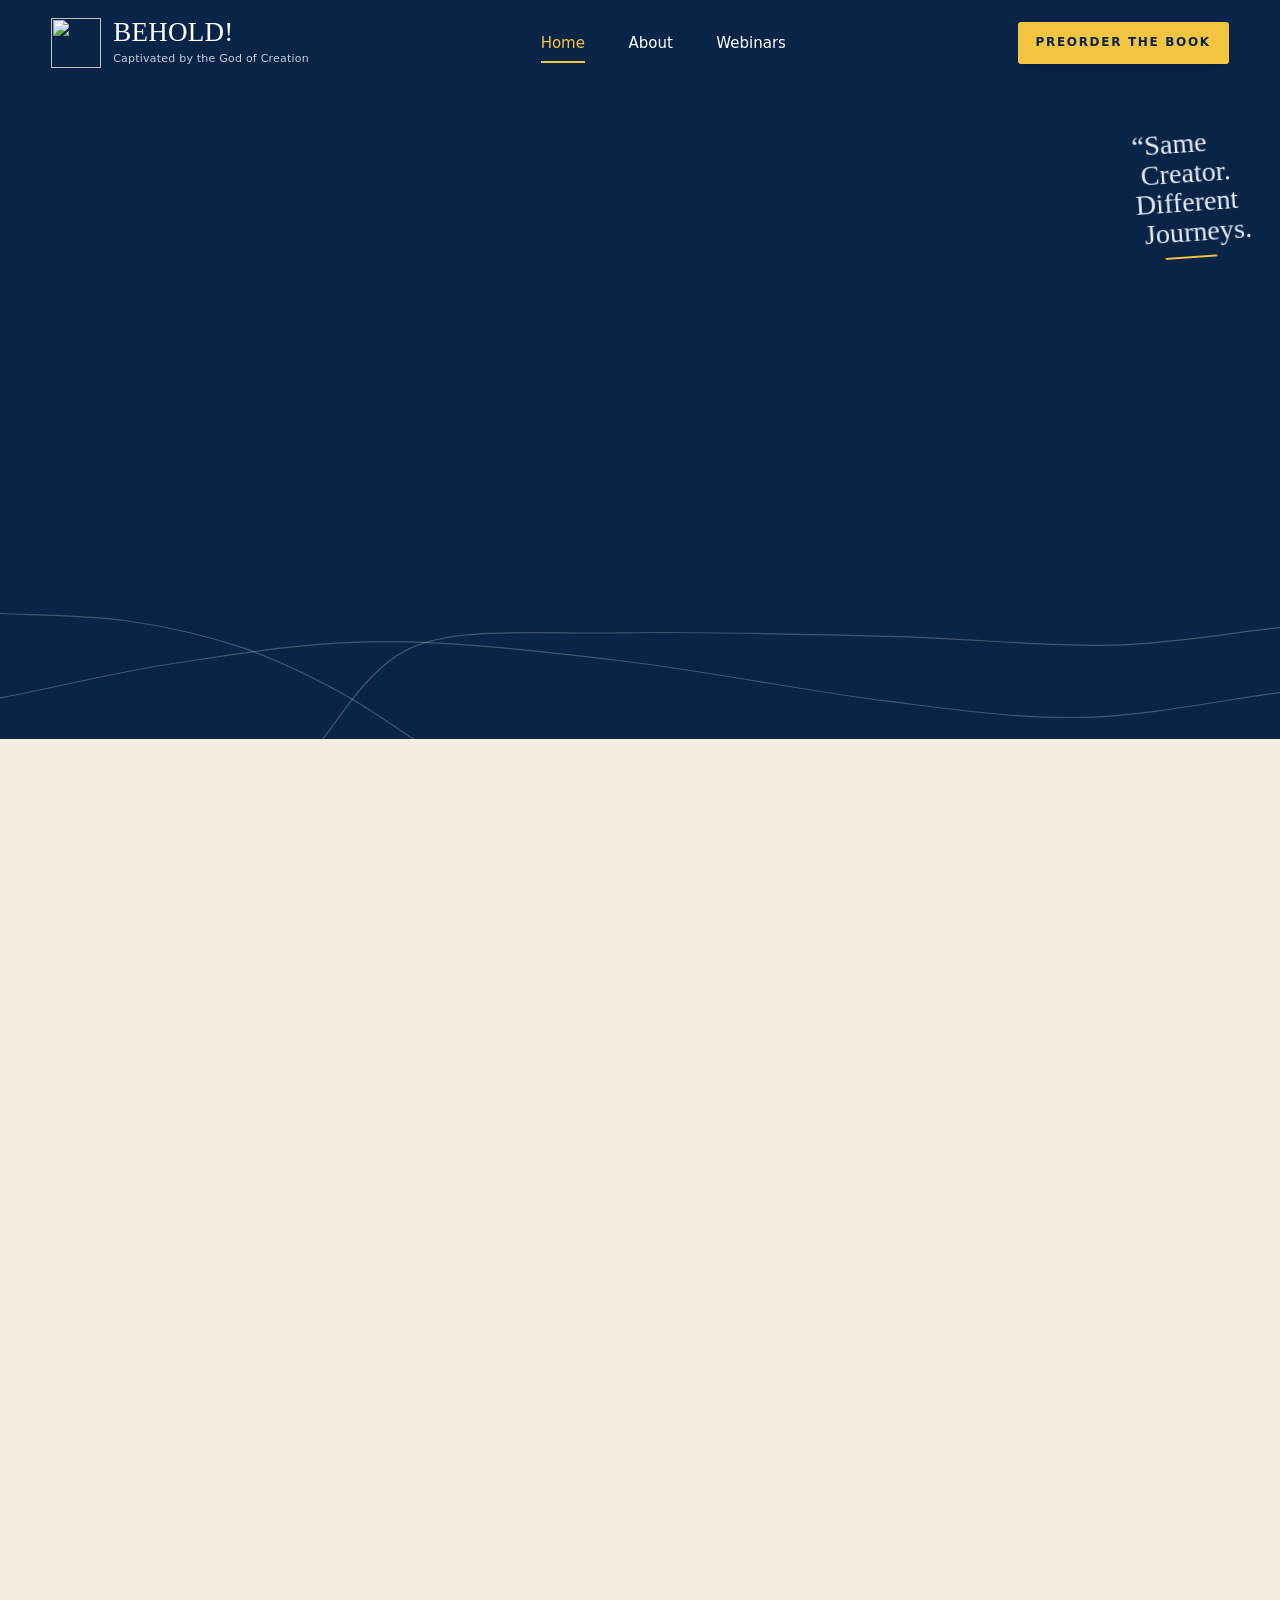
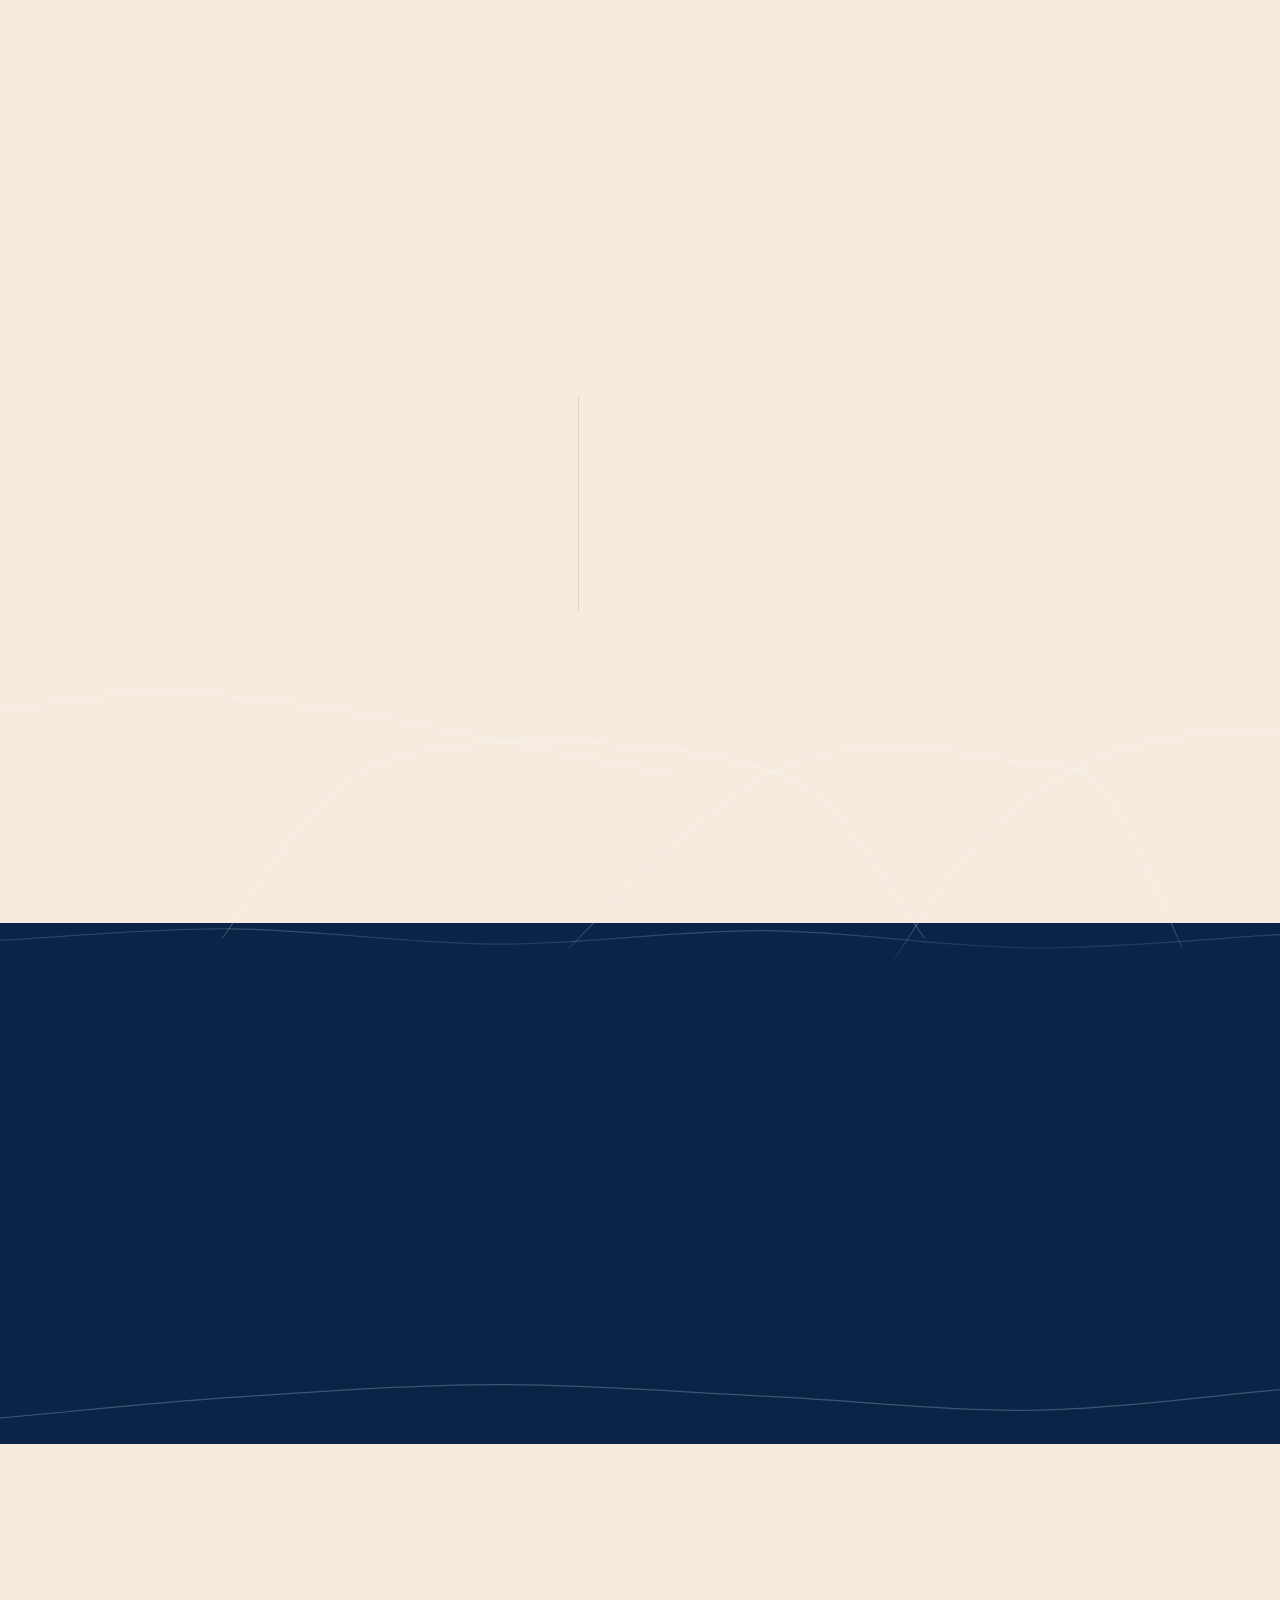
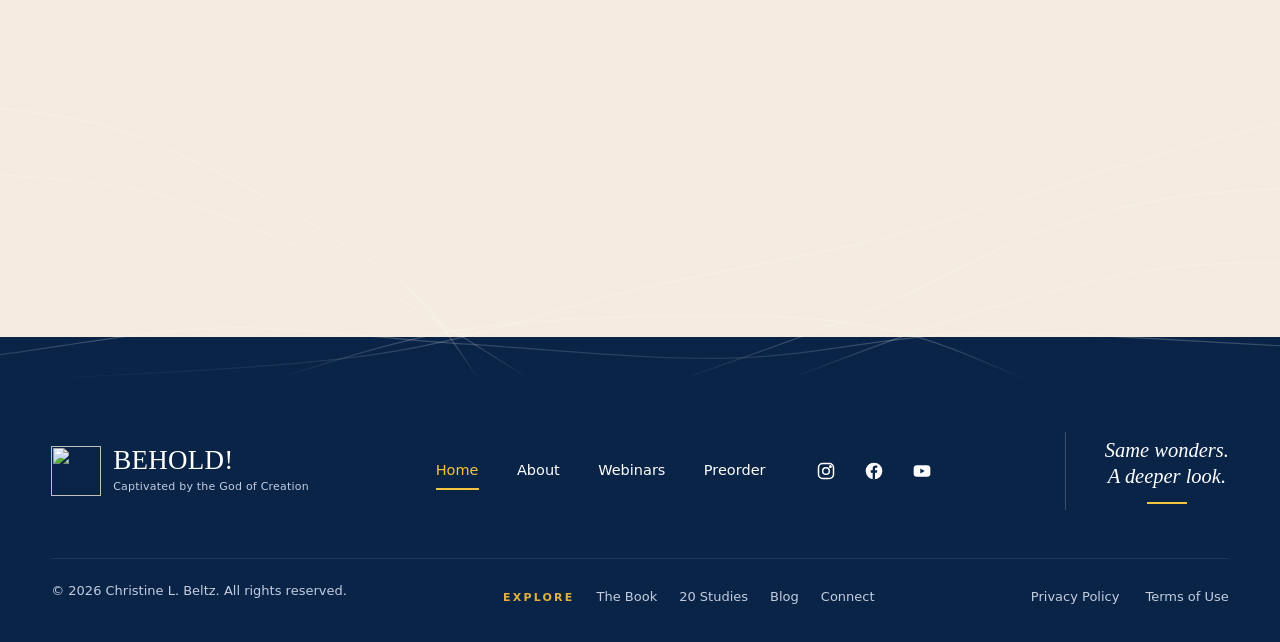
==== website/index.html @ dd9e885b "Rebuild site history without unused full-resolution author photo dump The author/Tezza-*.JPG files (" ====
<!DOCTYPE html>
<html lang="en" class="no-js">
<head>
<meta charset="UTF-8">
<meta name="viewport" content="width=device-width, initial-scale=1">
<title>BEHOLD! Captivated by the God of Creation | Christine L. Beltz</title>
<meta name="description" content="Discover God through the extraordinary details of His creation. BEHOLD! is a three-book series — Illustrated, Student, and Devotional editions — by Christine L. Beltz.">
<meta name="theme-color" content="#0a2448">
<meta property="og:type" content="website">
<meta property="og:title" content="BEHOLD! Captivated by the God of Creation | Christine L. Beltz">
<meta property="og:description" content="Discover God through the extraordinary details of His creation. BEHOLD! is a three-book series — Illustrated, Student, and Devotional editions — by Christine L. Beltz.">
<meta property="og:image" content="images/covers/cover-devotional.jpg">
<link rel="icon" href="images/art/sun.svg" type="image/svg+xml">
<link rel="stylesheet" href="styles.css">
<script>document.documentElement.classList.remove('no-js');document.documentElement.classList.add('js')</script>
</head>
<body data-autopopup="preorder">
<svg class="svg-defs" aria-hidden="true" focusable="false"><defs>
<pattern id="tx-purple" patternUnits="userSpaceOnUse" x="-160" y="0" width="1800" height="1013"><image href="images/textures/tex-purple.webp" width="1800" height="1013" preserveAspectRatio="none"/></pattern>
<pattern id="tx-green" patternUnits="userSpaceOnUse" x="-160" y="0" width="1800" height="1013"><image href="images/textures/tex-green.webp" width="1800" height="1013" preserveAspectRatio="none"/></pattern>
<pattern id="tx-red" patternUnits="userSpaceOnUse" x="-160" y="0" width="1800" height="1013"><image href="images/textures/tex-red.webp" width="1800" height="1013" preserveAspectRatio="none"/></pattern>
<pattern id="tx-blue" patternUnits="userSpaceOnUse" x="-160" y="0" width="1800" height="1013"><image href="images/textures/tex-blue.webp" width="1800" height="1013" preserveAspectRatio="none"/></pattern>
<pattern id="tx-lilac" patternUnits="userSpaceOnUse" x="-160" y="0" width="1800" height="1013"><image href="images/textures/tex-lilac.webp" width="1800" height="1013" preserveAspectRatio="none"/></pattern>
<pattern id="tx-paper" patternUnits="userSpaceOnUse" x="-160" y="0" width="1800" height="1013"><image href="images/textures/tex-paper.webp" width="1800" height="1013" preserveAspectRatio="none"/></pattern>
<pattern id="tx-navy" patternUnits="userSpaceOnUse" x="-160" y="0" width="1800" height="1013"><image href="images/textures/tex-navy.webp" width="1800" height="1013" preserveAspectRatio="none"/></pattern>
<filter id="f-cut" x="-5%" y="-40%" width="110%" height="180%"><feDropShadow dx="0" dy="-3" stdDeviation="4" flood-color="#0b1a30" flood-opacity=".28"/></filter>
<filter id="f-cut-down" x="-5%" y="-40%" width="110%" height="180%"><feDropShadow dx="0" dy="3" stdDeviation="4" flood-color="#0b1a30" flood-opacity=".22"/></filter>
<linearGradient id="g-fade" x1="0" y1="0" x2="0" y2="1"><stop offset="0" stop-color="#fff"/><stop offset=".38" stop-color="#fff"/><stop offset=".62" stop-color="#fff" stop-opacity=".45"/><stop offset=".95" stop-color="#fff" stop-opacity="0"/></linearGradient>
<mask id="m-fade" maskContentUnits="objectBoundingBox"><rect width="1" height="1" fill="url(#g-fade)"/></mask>
</defs></svg>
<a class="skip-link" href="#main">Skip to content</a>
<header class="site-header" id="top">
  <div class="container header-inner">
    <a class="brand" href="index.html" aria-label="BEHOLD! home">
      <img class="brand__sun" src="images/art/sun.svg" alt="" width="50" height="50">
      <span><span class="brand__name">BEHOLD!</span><span class="brand__tag">Captivated by the God of Creation</span></span>
    </a>
    <nav class="nav" aria-label="Main"><a href="index.html" aria-current="page">Home</a><a href="about.html">About</a><a href="webinars.html">Webinars</a></nav>
    <button class="btn btn--sm header-cta" type="button" data-open="preorder">Preorder the book</button>
    <button class="menu-toggle" type="button" aria-expanded="false" aria-controls="mobile-panel" aria-label="Open menu"><span></span><span></span><span></span></button>
  </div>
  <div class="mobile-panel" id="mobile-panel">
    <nav aria-label="Mobile"><a href="index.html" aria-current="page">Home</a><a href="about.html">About</a><a href="webinars.html">Webinars</a><a href="book.html">The Book</a><a href="studies.html">Studies</a><a href="blog.html">Blog</a><a href="contact.html">Connect</a></nav>
    <button class="btn btn--block" type="button" data-open="preorder">Preorder the book <svg viewBox="0 0 24 24" fill="none" stroke="currentColor" stroke-width="2" stroke-linecap="round" stroke-linejoin="round" aria-hidden="true" focusable="false" class="arrow"><path pathLength="1" d="M5 12h14M13 6l6 6-6 6"/></svg></button>
  </div>
</header>
<main id="main">

<section class="hero hero--home sec-navy">
  <div class="container hero__grid">
    <div class="hero__copy reveal" data-py="-50">
      <p class="eyebrow">Faith &nbsp;×&nbsp; Science &nbsp;×&nbsp; Wonder</p>
      <h1 class="display">Look closer.</h1>
      <p>Discover God through the extraordinary details of His creation.</p>
      <a class="btn" href="#books">Explore the books <svg viewBox="0 0 24 24" fill="none" stroke="currentColor" stroke-width="2.0" stroke-linecap="round" stroke-linejoin="round" aria-hidden="true" focusable="false" class="arrow"><path pathLength="1" d="M5 12h14M13 6l6 6-6 6"/></svg></a>
    </div>
    <div class="hero-books reveal reveal-d1" aria-label="The three BEHOLD! editions">
      <span class="sun-glow" aria-hidden="true" data-py="-60" data-depth="-10"></span>
      <img class="hero-books__sun" src="images/art/sun-big.svg" alt="" data-py="-70" data-depth="-14">
      <div class="book book--kids book--sq b-kids" data-px="46" data-py="14" data-depth="22"><div class="book__body"><span class="book__back"></span><span class="book__pages"></span><div class="book__cover"><img src="images/covers/cover-kids.webp" alt="BEHOLD! God of Creation — Kids Illustrated Edition cover" loading="eager" decoding="async"></div></div></div>
      <div class="book  b-dev" data-py="-24" data-depth="32"><div class="book__body"><span class="book__back"></span><span class="book__pages"></span><div class="book__cover"><img src="images/covers/cover-devotional.webp" alt="BEHOLD! Captivated by the God of Creation — study devotional cover" loading="eager" decoding="async"></div></div></div>
      <div class="book book--sq b-student" data-px="-46" data-py="22" data-depth="26"><div class="book__body"><span class="book__back"></span><span class="book__pages"></span><div class="book__cover"><img src="images/covers/cover-student.webp" alt="BEHOLD! Student Edition cover" loading="eager" decoding="async"></div></div></div>
    </div>
  </div>
  <p class="hero-quote" aria-hidden="true" data-py="46" data-depth="-18">“Same<br>&nbsp;Creator.<br>Different<br>&nbsp;Journeys.</p>
  <div class="flow " aria-hidden="true" data-py="-26" data-depth="6" style="--ratio:9.2583;--fh:clamp(80px,9vw,130px);bottom:clamp(50px,8vw,120px);opacity:.5;--fs:120s"><div class="flow__track" style="background-image:url(images/flow/flow-horizon.webp)"></div></div>
  <div class="wave wave--abs-bottom" aria-hidden="true" style="--h:clamp(110px,16.5vw,240px)"><svg class="wl" viewBox="-80 0 1600 240" preserveAspectRatio="none" focusable="false" data-wdy="0.080" data-wdx="-0.0120" style="--sa:1.10%;--sw:13.0s;--sd:0.0s"><path fill="url(#tx-purple)" filter="url(#f-cut)" d="M-82 242L-82 93.3L-80 93.3C-66.7 93.7 -36.7 94.2 0 96C36.7 97.8 95 97.7 140 104C185 110.3 230 120.7 270 134C310 147.3 346.7 166 380 184C413.3 202 455 232.3 470 242L1442 242L1442 242Z"/><path d="M-80 93.3C-66.7 93.7 -36.7 94.2 0 96C36.7 97.8 95 97.7 140 104C185 110.3 230 120.7 270 134C310 147.3 346.7 166 380 184C413.3 202 455 232.3 470 242" fill="none" stroke="rgba(255,255,255,.22)" stroke-width="1.2" vector-effect="non-scaling-stroke"/></svg><svg class="wl wl--rev" viewBox="-80 0 1600 240" preserveAspectRatio="none" focusable="false" data-wdy="0.125" data-wdx="0.0160" style="--sa:1.28%;--sw:16.5s;--sd:13.8s"><path fill="url(#tx-green)" filter="url(#f-cut)" d="M-2 242L-2 242L360 242C378.3 223.7 413.3 152.7 470 132C526.7 111.3 611.7 119.7 700 118C788.3 116.3 908.3 119.7 1000 122C1091.7 124.3 1176.7 133.7 1250 132C1323.3 130.3 1395 116.2 1440 112C1485 107.8 1506.7 107.8 1520 106.9L1522 106.9L1522 242Z"/><path d="M360 242C378.3 223.7 413.3 152.7 470 132C526.7 111.3 611.7 119.7 700 118C788.3 116.3 908.3 119.7 1000 122C1091.7 124.3 1176.7 133.7 1250 132C1323.3 130.3 1395 116.2 1440 112C1485 107.8 1506.7 107.8 1520 106.9" fill="none" stroke="rgba(255,255,255,.22)" stroke-width="1.2" vector-effect="non-scaling-stroke"/></svg><svg class="wl" viewBox="-80 0 1600 240" preserveAspectRatio="none" focusable="false" data-wdy="0.035" data-wdx="0.0000" style="--sa:0.50%;--sw:22.0s;--sd:16.6s"><path fill="url(#tx-paper)" filter="url(#f-cut)" d="M-82 242L-82 201.6L-80 201.6C-66.7 200 -46.7 200.3 0 192C46.7 183.7 128.3 162.7 200 152C271.7 141.3 346.7 128.3 430 128C513.3 127.7 605 138.7 700 150C795 161.3 913.3 185.3 1000 196C1086.7 206.7 1146.7 215.7 1220 214C1293.3 212.3 1390 191.7 1440 186C1490 180.3 1506.7 180.9 1520 179.9L1522 179.9L1522 242Z"/><path d="M-80 201.6C-66.7 200 -46.7 200.3 0 192C46.7 183.7 128.3 162.7 200 152C271.7 141.3 346.7 128.3 430 128C513.3 127.7 605 138.7 700 150C795 161.3 913.3 185.3 1000 196C1086.7 206.7 1146.7 215.7 1220 214C1293.3 212.3 1390 191.7 1440 186C1490 180.3 1506.7 180.9 1520 179.9" fill="none" stroke="rgba(255,255,255,.22)" stroke-width="1.2" vector-effect="non-scaling-stroke"/></svg></div>
</section>

<section class="editions sec-cream" id="books">
  <img class="deco" src="images/art/botanical-sprig.svg" alt="" data-py="40" style="right:-30px;top:-10px;width:clamp(120px,13vw,190px);opacity:.8">
  <img class="deco" src="images/art/botanical-flower.svg" alt="" data-py="-30" style="right:-20px;bottom:-40px;width:clamp(110px,11vw,160px);opacity:.7">
  <div class="container rel">
    <header class="section-head reveal">
      <p class="eyebrow">One idea. Three experiences.</p>
      <h2 class="h2">Behold at every age.</h2>
      <p>Three books designed to let an entire family explore<br>the same Creator together.</p>
    </header>
    <div class="editions__grid">
      <article class="edition reveal">
        <div class="book book--kids book--sq book--sq" data-py="-16"><div class="book__body"><span class="book__back"></span><span class="book__pages"></span><div class="book__cover"><img src="images/covers/cover-kids.webp" alt="BEHOLD! God of Creation — Kids Illustrated Edition cover" loading="lazy" decoding="async"></div></div></div>
        <div>
          <p class="edition__ages">Ages 4–10</p>
          <h3 class="edition__title">BEHOLD!<br>Illustrated</h3>
          <span class="edition__script">See it.</span>
          <p>Beautifully illustrated stories that invite young hearts to notice God’s wonders.</p>
        </div>
      </article>
      <article class="edition reveal reveal-d1">
        <div class="book book--sq book--sq" data-py="-26"><div class="book__body"><span class="book__back"></span><span class="book__pages"></span><div class="book__cover"><img src="images/covers/cover-student.webp" alt="BEHOLD! Student Edition cover" loading="lazy" decoding="async"></div></div></div>
        <div>
          <p class="edition__ages">Ages 10–14</p>
          <h3 class="edition__title">BEHOLD!<br>Student</h3>
          <span class="edition__script">Explore it.</span>
          <p>Engaging studies that connect faith, science, and everyday curiosity.</p>
        </div>
      </article>
      <article class="edition reveal reveal-d2">
        <div class="book  " data-py="-20"><div class="book__body"><span class="book__back"></span><span class="book__pages"></span><div class="book__cover"><img src="images/covers/cover-devotional.webp" alt="BEHOLD! Captivated by the God of Creation — study devotional cover" loading="lazy" decoding="async"></div></div></div>
        <div>
          <p class="edition__ages">Adult</p>
          <h3 class="edition__title">BEHOLD!<br>Devotional</h3>
          <span class="edition__script">Go deeper.</span>
          <p>Twenty in-depth studies revealing God’s fingerprints in every detail.</p>
        </div>
      </article>
    </div>
    <p class="rule-caption reveal">Different depths. The same wonder.</p>
  </div>
</section>

<section class="author-teaser sec-cream">
  <div class="container author-teaser__grid">
    <div class="author-teaser__photo reveal">
      <img data-py="-36" src="images/photos/hero-author.webp" alt="Christine L. Beltz smiling outdoors among the trees" loading="lazy" width="667" height="1000">
    </div>
    <div class="author-teaser__copy reveal reveal-d1">
      <p class="eyebrow">Meet the author</p>
      <h2 class="h2">The curiosity<br>behind BEHOLD!</h2>
      <p>As a lifelong learner and science teacher of more than 25 years, Christine Beltz discovered that the more she studied God’s creation, the more her faith grew.</p>
      <p>Her prayer is that what you learn here will ignite your curiosity, deepen your faith, and draw you into the wonder of our Creator.</p>
      <a class="btn btn--navy" href="about.html">Read Christine’s story <svg viewBox="0 0 24 24" fill="none" stroke="currentColor" stroke-width="2.0" stroke-linecap="round" stroke-linejoin="round" aria-hidden="true" focusable="false" class="arrow"><path pathLength="1" d="M5 12h14M13 6l6 6-6 6"/></svg></a>
    </div>
    <aside class="aside-quote reveal reveal-d2" data-py="-24">
      <div>
        <blockquote>“Questions led me deeper into faith, not away from it.”</blockquote>
        <cite>— Christine L. Beltz</cite>
      </div>
      <img class="deco" src="images/art/botanical-flower.svg" alt="">
    </aside>
  </div>
</section>

<section class="psalm sec-cream">
  <img class="deco psalm__art" src="images/art/sketch-mountains.webp" alt="" loading="lazy" data-px="-70" data-py="-24">
  <div class="container">
    <figure class="psalm__inner reveal" style="margin:0;padding-left:clamp(0px,3vw,40px)">
      <span class="psalm__mark" aria-hidden="true">“</span>
      <blockquote>The heavens declare the glory of God;<br>the skies proclaim the work of his hands.”</blockquote>
      <figcaption><cite>Psalm 19:1</cite></figcaption>
    </figure>
  </div>
</section>

<section class="why sec-cream">
  <div class="container why__grid">
    <div class="why__copy reveal">
      <p class="eyebrow">Why three books?</p>
      <h2 class="h2">One conversation<br>for the whole family.</h2>
      <p>BEHOLD! isn’t just one book at different reading levels — it’s a shared journey of discovery. Each edition meets readers where they are, inviting every age to explore the wonders of creation and the God who made it.</p>
    </div>
    <div class="why__cols">
      <div class="why-col reveal" data-py="-10">
        <div class="why-col__icon why-col__icon--blue"><svg viewBox="0 0 24 24" fill="none" stroke="currentColor" stroke-width="1.5" stroke-linecap="round" stroke-linejoin="round" aria-hidden="true" focusable="false"><circle cx="12" cy="7.5" r="2.6"/><circle cx="5.6" cy="9" r="2.1"/><circle cx="18.4" cy="9" r="2.1"/><path pathLength="1" d="M7.4 19v-1.8a4.6 4.6 0 0 1 9.2 0V19"/><path pathLength="1" d="M2.2 18.6v-1.1a3.4 3.4 0 0 1 4.9-3.1M21.8 18.6v-1.1a3.4 3.4 0 0 0-4.9-3.1"/></svg></div>
        <h3>For the youngest<br>(ages 4–10)</h3>
        <span class="script">See it.</span>
        <p>Wonder begins with noticing.</p>
      </div>
      <div class="why-col reveal reveal-d1" data-py="-26">
        <div class="why-col__icon why-col__icon--green"><svg viewBox="0 0 24 24" fill="none" stroke="currentColor" stroke-width="1.6" stroke-linecap="round" stroke-linejoin="round" aria-hidden="true" focusable="false"><path pathLength="1" d="M12 21v-9"/><path pathLength="1" d="M12 12c0-4 2.6-6.8 7.5-7 0 4.6-2.8 7-7.5 7z"/><path pathLength="1" d="M12 14.5c0-3-2-5.3-6.5-5.5 0 3.7 2.4 5.5 6.5 5.5z"/></svg></div>
        <h3>For growing minds<br>(ages 10–14)</h3>
        <span class="script">Explore it.</span>
        <p>Questions lead to understanding.</p>
      </div>
      <div class="why-col reveal reveal-d2" data-py="-42">
        <div class="why-col__icon why-col__icon--purple"><svg viewBox="0 0 24 24" fill="none" stroke="currentColor" stroke-width="1.4" stroke-linecap="round" stroke-linejoin="round" aria-hidden="true" focusable="false"><path pathLength="1" d="M12 6.5C10 5 7.4 4.5 3 4.8v13.4c4.4-.3 7 .2 9 1.8 2-1.6 4.6-2.1 9-1.8V4.8c-4.4-.3-7 .2-9 1.7z"/><path pathLength="1" d="M12 6.5V20"/><path pathLength="1" d="M5.5 8.2c1.8 0 3.2.3 4.4.9M5.5 11.2c1.8 0 3.2.3 4.4.9M18.5 8.2c-1.8 0-3.2.3-4.4.9M18.5 11.2c-1.8 0-3.2.3-4.4.9"/></svg></div>
        <h3>For adults<br>&nbsp;</h3>
        <span class="script" style="color:var(--navy-ink)">Go deeper.</span>
        <p>A lifetime of wonder awaits.</p>
      </div>
    </div>
  </div>
</section>

<section class="science-band" aria-label="What creation reveals">
  <div class="wave wave--blend" aria-hidden="true"><svg class="wl" viewBox="-80 0 1600 320" preserveAspectRatio="none" focusable="false" data-wdy="0.080" data-wdx="-0.0120" style="--sa:1.10%;--sw:13.0s;--sd:0.0s"><path fill="url(#tx-purple)" filter="url(#f-cut)" mask="url(#m-fade)" d="M-82 322L-82 56.8L-80 56.8C-66.7 56 -43.3 55.8 0 52C43.3 48.2 116.7 34 180 34C243.3 34 316.7 43.7 380 52C443.3 60.3 496.7 72.7 560 84C623.3 95.3 726.7 114 760 120L1442 120L1442 322Z"/><path d="M-80 56.8C-66.7 56 -43.3 55.8 0 52C43.3 48.2 116.7 34 180 34C243.3 34 316.7 43.7 380 52C443.3 60.3 496.7 72.7 560 84C623.3 95.3 726.7 114 760 120" fill="none" stroke="rgba(255,255,255,.22)" stroke-width="1.2" vector-effect="non-scaling-stroke"/></svg><svg class="wl wl--rev" viewBox="-80 0 1600 320" preserveAspectRatio="none" focusable="false" data-wdy="0.125" data-wdx="0.0160" style="--sa:1.28%;--sw:16.5s;--sd:13.8s"><path fill="url(#tx-green)" filter="url(#f-cut)" mask="url(#m-fade)" d="M-2 322L-2 290L250 290C268.3 266.7 323.3 182.3 360 150C396.7 117.7 421.7 106.7 470 96C518.3 85.3 591.7 84.7 650 86C708.3 87.3 773.3 93.3 820 104C866.7 114.7 893.3 119 930 150C966.7 181 1021.7 266.7 1040 290L1442 290L1442 322Z"/><path d="M250 290C268.3 266.7 323.3 182.3 360 150C396.7 117.7 421.7 106.7 470 96C518.3 85.3 591.7 84.7 650 86C708.3 87.3 773.3 93.3 820 104C866.7 114.7 893.3 119 930 150C966.7 181 1021.7 266.7 1040 290" fill="none" stroke="rgba(255,255,255,.22)" stroke-width="1.2" vector-effect="non-scaling-stroke"/></svg><svg class="wl" viewBox="-80 0 1600 320" preserveAspectRatio="none" focusable="false" data-wdy="0.170" data-wdx="-0.0200" style="--sa:1.46%;--sw:20.0s;--sd:14.6s"><path fill="url(#tx-red)" filter="url(#f-cut)" mask="url(#m-fade)" d="M-2 322L-2 300L640 300C660 281.7 720 221.3 760 190C800 158.7 840 128.3 880 112C920 95.7 958.3 93.3 1000 92C1041.7 90.7 1090 97 1130 104C1170 111 1206.7 101.3 1240 134C1273.3 166.7 1315 272.3 1330 300L1442 300L1442 322Z"/><path d="M640 300C660 281.7 720 221.3 760 190C800 158.7 840 128.3 880 112C920 95.7 958.3 93.3 1000 92C1041.7 90.7 1090 97 1130 104C1170 111 1206.7 101.3 1240 134C1273.3 166.7 1315 272.3 1330 300" fill="none" stroke="rgba(255,255,255,.22)" stroke-width="1.2" vector-effect="non-scaling-stroke"/></svg><svg class="wl wl--rev" viewBox="-80 0 1600 320" preserveAspectRatio="none" focusable="false" data-wdy="0.215" data-wdx="0.0240" style="--sa:1.64%;--sw:23.5s;--sd:15.4s"><path fill="url(#tx-blue)" filter="url(#f-cut)" d="M-2 322L-2 320L1000 320C1016.7 298.3 1063.3 225.3 1100 190C1136.7 154.7 1180 126.7 1220 108C1260 89.3 1303.3 84 1340 78C1376.7 72 1410 73.5 1440 72C1470 70.5 1506.7 69.6 1520 69.1L1522 69.1L1522 322Z"/><path d="M1000 320C1016.7 298.3 1063.3 225.3 1100 190C1136.7 154.7 1180 126.7 1220 108C1260 89.3 1303.3 84 1340 78C1376.7 72 1410 73.5 1440 72C1470 70.5 1506.7 69.6 1520 69.1" fill="none" stroke="rgba(255,255,255,.22)" stroke-width="1.2" vector-effect="non-scaling-stroke"/></svg><svg class="wl" viewBox="-80 0 1600 320" preserveAspectRatio="none" focusable="false" data-wdy="0.035" data-wdx="0.0000" style="--sa:0.50%;--sw:22.0s;--sd:11.2s"><path fill="url(#tx-navy)" filter="url(#f-cut)" d="M-82 322L-82 294.2L-80 294.2C-66.7 293.8 -56.7 294.4 0 292C56.7 289.6 166.7 279.3 260 280C353.3 280.7 460 295.7 560 296C660 296.3 760 281.3 860 282C960 282.7 1063.3 299.3 1160 300C1256.7 300.7 1380 288.7 1440 286C1500 283.3 1506.7 284 1520 283.6L1522 283.6L1522 322Z"/><path d="M-80 294.2C-66.7 293.8 -56.7 294.4 0 292C56.7 289.6 166.7 279.3 260 280C353.3 280.7 460 295.7 560 296C660 296.3 760 281.3 860 282C960 282.7 1063.3 299.3 1160 300C1256.7 300.7 1380 288.7 1440 286C1500 283.3 1506.7 284 1520 283.6" fill="none" stroke="rgba(255,255,255,.22)" stroke-width="1.2" vector-effect="non-scaling-stroke"/></svg></div>
  <div class="container science-band__items">
    <div class="sci sci--purple reveal" data-py="-22">
      <div class="sci__art"><img src="images/art/brain.webp" alt="Watercolor illustration of a human brain" loading="lazy" width="359" height="274"></div>
      <p class="sci__cap">The mind<br>reveals design.</p>
    </div>
    <div class="sci sci--green reveal reveal-d1" data-py="-40">
      <div class="sci__art"><span class="sci__emc" aria-label="E equals m c squared">E = mc²</span></div>
      <p class="sci__cap">The universe<br>reveals order.</p>
    </div>
    <div class="sci sci--red reveal reveal-d2" data-py="-28">
      <div class="sci__art">
        <svg class="molecule" viewBox="0 0 170 120" role="img" aria-label="Molecule illustration">
          <g stroke="#2b2b2b" stroke-width="2.4" stroke-linecap="round">
            <path d="M22 70L48 58M48 58L70 72M70 72L94 58M94 58L118 72M118 72L140 58M48 58V34M94 58V30M118 72V98M70 72V96M140 58L160 44M140 58L156 80M94 30L78 16M94 30L110 16"/>
            <path d="M44 34V58M52 34V58" stroke-width="1.4"/>
          </g>
          <g>
            <circle cx="22" cy="70" r="7" fill="#7fb04a"/><circle cx="48" cy="58" r="7.5" fill="#e9c540"/><circle cx="48" cy="34" r="6.5" fill="#4a8f3a"/>
            <circle cx="70" cy="72" r="7.5" fill="#b52a22"/><circle cx="70" cy="96" r="6.5" fill="#2f5fb3"/><circle cx="94" cy="58" r="7.5" fill="#b52a22"/>
            <circle cx="94" cy="30" r="7" fill="#e9c540"/><circle cx="78" cy="16" r="6" fill="#4a8f3a"/><circle cx="110" cy="16" r="6" fill="#4a8f3a"/>
            <circle cx="118" cy="72" r="7.5" fill="#2f5fb3"/><circle cx="118" cy="98" r="6.5" fill="#7fb04a"/><circle cx="140" cy="58" r="7.5" fill="#b52a22"/>
            <circle cx="160" cy="44" r="6" fill="#4a8f3a"/><circle cx="156" cy="80" r="6.5" fill="#e9c540"/>
          </g>
          <g fill="#fff" opacity=".55"><circle cx="20" cy="67" r="2"/><circle cx="46" cy="55" r="2.2"/><circle cx="68" cy="69" r="2.2"/><circle cx="92" cy="55" r="2.2"/><circle cx="116" cy="69" r="2.2"/><circle cx="138" cy="55" r="2.2"/><circle cx="92" cy="27" r="2"/></g>
        </svg>
      </div>
      <p class="sci__cap sci__cap--light">The unseen<br>reveals complexity.</p>
    </div>
    <div class="sci sci--blue reveal reveal-d3" data-py="-48" data-px="-30">
      <div class="sci__art"><img src="images/art/salmon.webp" alt="Watercolor illustration of a salmon" loading="lazy" width="559" height="352"></div>
      <p class="sci__cap">The natural world<br>reveals beauty.</p>
    </div>
  </div>
  <div class="wave science-band__mwave wave--blend" aria-hidden="true" style="--h:56px"><svg class="wl" viewBox="-80 0 1600 80" preserveAspectRatio="none" focusable="false" data-wdy="0.060" data-wdx="-0.0120" style="--sa:1.10%;--sw:13.0s;--sd:0.0s"><path fill="url(#tx-navy)" filter="url(#f-cut)" d="M-82 82L-82 42.9L-80 42.9C-66.7 42.4 -73.3 44.2 0 40C73.3 35.8 240 17.3 360 18C480 18.7 600 43.7 720 44C840 44.3 960 20.7 1080 20C1200 19.3 1366.7 36.2 1440 40C1513.3 43.8 1506.7 42.2 1520 42.7L1522 42.7L1522 82Z"/><path d="M-80 42.9C-66.7 42.4 -73.3 44.2 0 40C73.3 35.8 240 17.3 360 18C480 18.7 600 43.7 720 44C840 44.3 960 20.7 1080 20C1200 19.3 1366.7 36.2 1440 40C1513.3 43.8 1506.7 42.2 1520 42.7" fill="none" stroke="rgba(255,255,255,.22)" stroke-width="1.2" vector-effect="non-scaling-stroke"/></svg></div>
</section>

<section class="webinar-teaser sec-navy">
  <div class="container webinar-teaser__grid">
    <div class="reveal">
      <p class="eyebrow">Coming soon</p>
      <h2 class="h2">Don’t just read it.<br>Talk about it.</h2>
      <p>BEHOLD! Webinars will bring parents, students, and curious minds together for meaningful conversations about faith, science, and creation.</p>
      <button class="btn" type="button" data-open="webinar">Join the webinar list <svg viewBox="0 0 24 24" fill="none" stroke="currentColor" stroke-width="2.0" stroke-linecap="round" stroke-linejoin="round" aria-hidden="true" focusable="false" class="arrow"><path pathLength="1" d="M5 12h14M13 6l6 6-6 6"/></svg></button>
    </div>
    <div class="monitor reveal reveal-d1" data-py="-30">
      <div class="monitor__screen">
        <img src="images/photos/author-table.webp" alt="Christine Beltz seated at a table, ready for a live conversation" loading="lazy" width="800" height="534">
        <span class="monitor__live">Live</span>
      </div>
      <div class="monitor__stand"></div>
      <div class="monitor__base"></div>
    </div>
    <ul class="icon-list reveal reveal-d2" data-py="24">
      <li><svg viewBox="0 0 24 24" fill="none" stroke="currentColor" stroke-width="1.5" stroke-linecap="round" stroke-linejoin="round" aria-hidden="true" focusable="false"><path pathLength="1" d="M4 5h12a2 2 0 0 1 2 2v6a2 2 0 0 1-2 2H9l-4 3.5V15H4a2 2 0 0 1-2-2V7a2 2 0 0 1 2-2z"/><path pathLength="1" d="M18 9h2a2 2 0 0 1 2 2v5a2 2 0 0 1-2 2h-1v2.5L16 18h-3"/></svg> Live discussions</li>
      <li><svg viewBox="0 0 24 24" fill="none" stroke="currentColor" stroke-width="1.5" stroke-linecap="round" stroke-linejoin="round" aria-hidden="true" focusable="false"><circle cx="12" cy="12" r="9"/><path pathLength="1" d="M9.6 9.3a2.5 2.5 0 1 1 3.4 2.3c-.7.3-1 .9-1 1.6v.5"/><circle cx="12" cy="16.8" r=".6" fill="currentColor"/></svg> Q&amp;A with Christine</li>
      <li><svg viewBox="0 0 24 24" fill="none" stroke="currentColor" stroke-width="1.5" stroke-linecap="round" stroke-linejoin="round" aria-hidden="true" focusable="false"><rect x="4.5" y="4" width="15" height="17" rx="1.5"/><path pathLength="1" d="M9 3h6v2.5H9z"/><path pathLength="1" d="M8 11l1.5 1.5L12 10M8 16l1.5 1.5L12 15M14 11.5h2.5M14 16.5h2.5"/></svg> Practical takeaways</li>
      <li><svg viewBox="0 0 24 24" fill="none" stroke="currentColor" stroke-width="1.5" stroke-linecap="round" stroke-linejoin="round" aria-hidden="true" focusable="false"><path pathLength="1" d="M3.5 11L12 4l8.5 7"/><path pathLength="1" d="M5.5 9.5V20h13V9.5"/><path pathLength="1" d="M12 17.5s-3-1.8-3-3.8a1.6 1.6 0 0 1 3-.8 1.6 1.6 0 0 1 3 .8c0 2-3 3.8-3 3.8z"/></svg> For families, classrooms<br>and communities</li>
    </ul>
  </div>
  <div class="flow flow--rev" aria-hidden="true" data-py="-20" style="--ratio:9.5500;--fh:clamp(70px,8vw,110px);bottom:clamp(20px,3vw,50px);opacity:.38;--fs:140s;z-index:0"><div class="flow__track" style="background-image:url(images/flow/flow-gold-accents.webp)"></div></div>
  <div class="wave wave--abs-bottom" aria-hidden="true" style="--h:clamp(50px,6vw,90px)"><svg class="wl" viewBox="-80 0 1600 120" preserveAspectRatio="none" focusable="false" data-wdy="0.060" data-wdx="-0.0120" style="--sa:1.10%;--sw:13.0s;--sd:0.0s"><path fill="url(#tx-paper)" filter="url(#f-cut)" d="M-82 122L-82 83.9L-80 83.9C-66.7 82.9 -56.7 84.3 0 78C56.7 71.7 166.7 54.7 260 46C353.3 37.3 460 26.3 560 26C660 25.7 760 37.3 860 44C960 50.7 1063.3 67.7 1160 66C1256.7 64.3 1380 40.2 1440 34C1500 27.8 1506.7 29.4 1520 28.5L1522 28.5L1522 122Z"/><path d="M-80 83.9C-66.7 82.9 -56.7 84.3 0 78C56.7 71.7 166.7 54.7 260 46C353.3 37.3 460 26.3 560 26C660 25.7 760 37.3 860 44C960 50.7 1063.3 67.7 1160 66C1256.7 64.3 1380 40.2 1440 34C1500 27.8 1506.7 29.4 1520 28.5" fill="none" stroke="rgba(255,255,255,.22)" stroke-width="1.2" vector-effect="non-scaling-stroke"/></svg></div>
</section>

<section class="collection sec-cream">
  <img class="deco" src="images/art/botanical-branch.svg" alt="" data-py="50" style="right:-40px;top:20px;width:clamp(160px,16vw,240px);opacity:.5;transform:scaleX(-1)">
  <img class="deco" src="images/art/botanical-sprig.svg" alt="" data-py="30" style="left:2%;top:40px;width:clamp(90px,8vw,120px);opacity:.45">
  <div class="container collection__grid">
    <div class="collection__copy reveal">
      <p class="eyebrow">The BEHOLD! Collection</p>
      <h2 class="h2">Choose your way<br>to look closer.</h2>
      <p>Be captivated by the God of Creation.</p>
      <button class="btn" type="button" data-open="preorder">Preorder now <svg viewBox="0 0 24 24" fill="none" stroke="currentColor" stroke-width="2.0" stroke-linecap="round" stroke-linejoin="round" aria-hidden="true" focusable="false" class="arrow"><path pathLength="1" d="M5 12h14M13 6l6 6-6 6"/></svg></button>
    </div>
    <div class="trio reveal reveal-d1">
      <div class="book book--kids book--sq b-kids" data-px="30" data-py="16" data-depth="14"><div class="book__body"><span class="book__back"></span><span class="book__pages"></span><div class="book__cover"><img src="images/covers/cover-kids.webp" alt="BEHOLD! God of Creation — Kids Illustrated Edition cover" loading="lazy" decoding="async"></div></div></div>
      <div class="book  b-dev" data-py="-20" data-depth="20"><div class="book__body"><span class="book__back"></span><span class="book__pages"></span><div class="book__cover"><img src="images/covers/cover-devotional.webp" alt="BEHOLD! Captivated by the God of Creation — study devotional cover" loading="lazy" decoding="async"></div></div></div>
      <div class="book book--sq b-student" data-px="-30" data-py="24" data-depth="16"><div class="book__body"><span class="book__back"></span><span class="book__pages"></span><div class="book__cover"><img src="images/covers/cover-student.webp" alt="BEHOLD! Student Edition cover" loading="lazy" decoding="async"></div></div></div>
    </div>
  </div>
  <div class="flow " aria-hidden="true" data-py="30" data-px="-40" style="--ratio:9.0667;--fh:clamp(80px,9vw,130px);top:clamp(150px,19vw,270px);opacity:.7;--fs:100s;z-index:1"><div class="flow__track" style="background-image:url(images/flow/flow-golden-ribbons.webp)"></div></div>
  <div class="collection__waves"><div class="wave wave--blend" aria-hidden="true" style="--h:clamp(150px,23vw,330px)"><svg class="wl" viewBox="-80 0 1600 330" preserveAspectRatio="none" focusable="false" data-wdy="0.080" data-wdx="-0.0120" style="--sa:1.10%;--sw:13.0s;--sd:0.0s"><path fill="url(#tx-green)" filter="url(#f-cut)" d="M-82 332L-82 333.4L-80 333.4C-66.7 332.9 -83.3 335.6 0 330C83.3 324.4 300 317.3 420 300C540 282.7 623.3 248 720 226C816.7 204 911.7 190.3 1000 168C1088.3 145.7 1176.7 113.3 1250 92C1323.3 70.7 1395 50.9 1440 40C1485 29.1 1506.7 29.1 1520 26.9L1522 26.9L1522 332Z"/><path d="M-80 333.4C-66.7 332.9 -83.3 335.6 0 330C83.3 324.4 300 317.3 420 300C540 282.7 623.3 248 720 226C816.7 204 911.7 190.3 1000 168C1088.3 145.7 1176.7 113.3 1250 92C1323.3 70.7 1395 50.9 1440 40C1485 29.1 1506.7 29.1 1520 26.9" fill="none" stroke="rgba(255,255,255,.22)" stroke-width="1.2" vector-effect="non-scaling-stroke"/></svg><svg class="wl wl--rev" viewBox="-80 0 1600 330" preserveAspectRatio="none" focusable="false" data-wdy="0.125" data-wdx="0.0160" style="--sa:1.28%;--sw:16.5s;--sd:13.8s"><path fill="url(#tx-red)" filter="url(#f-cut)" d="M-2 332L-2 330L760 330C796.7 316.7 911.7 278 980 250C1048.3 222 1113.3 183 1170 162C1226.7 141 1275 132 1320 124C1365 116 1406.7 116.3 1440 114C1473.3 111.7 1506.7 110.7 1520 110L1522 110L1522 332Z"/><path d="M760 330C796.7 316.7 911.7 278 980 250C1048.3 222 1113.3 183 1170 162C1226.7 141 1275 132 1320 124C1365 116 1406.7 116.3 1440 114C1473.3 111.7 1506.7 110.7 1520 110" fill="none" stroke="rgba(255,255,255,.22)" stroke-width="1.2" vector-effect="non-scaling-stroke"/></svg><svg class="wl" viewBox="-80 0 1600 330" preserveAspectRatio="none" focusable="false" data-wdy="0.170" data-wdx="-0.0200" style="--sa:1.46%;--sw:20.0s;--sd:14.6s"><path fill="url(#tx-purple)" filter="url(#f-cut)" d="M-82 332L-82 16L-80 16C-66.7 17.3 -33.3 19.3 0 24C33.3 28.7 78.3 31.7 120 44C161.7 56.3 206.7 76.7 250 98C293.3 119.3 343.3 149 380 172C416.7 195 443.3 209.7 470 236C496.7 262.3 528.3 314.3 540 330L1442 330L1442 332Z"/><path d="M-80 16C-66.7 17.3 -33.3 19.3 0 24C33.3 28.7 78.3 31.7 120 44C161.7 56.3 206.7 76.7 250 98C293.3 119.3 343.3 149 380 172C416.7 195 443.3 209.7 470 236C496.7 262.3 528.3 314.3 540 330" fill="none" stroke="rgba(255,255,255,.22)" stroke-width="1.2" vector-effect="non-scaling-stroke"/></svg><svg class="wl wl--rev" viewBox="-80 0 1600 330" preserveAspectRatio="none" focusable="false" data-wdy="0.215" data-wdx="0.0240" style="--sa:1.64%;--sw:23.5s;--sd:15.4s"><path fill="url(#tx-blue)" filter="url(#f-cut)" d="M-82 332L-82 92.6L-80 92.6C-66.7 93.5 -40 94.1 0 98C40 101.9 110 105 160 116C210 127 253.3 144.7 300 164C346.7 183.3 390 204.3 440 232C490 259.7 573.3 313.7 600 330L1442 330L1442 332Z"/><path d="M-80 92.6C-66.7 93.5 -40 94.1 0 98C40 101.9 110 105 160 116C210 127 253.3 144.7 300 164C346.7 183.3 390 204.3 440 232C490 259.7 573.3 313.7 600 330" fill="none" stroke="rgba(255,255,255,.22)" stroke-width="1.2" vector-effect="non-scaling-stroke"/></svg><svg class="wl" viewBox="-80 0 1600 330" preserveAspectRatio="none" focusable="false" data-wdy="0.260" data-wdx="-0.0280" style="--sa:1.10%;--sw:27.0s;--sd:16.2s"><path fill="url(#tx-blue)" filter="url(#f-cut)" d="M-2 332L-2 330L880 330C913.3 318 1011.7 278.7 1080 258C1148.3 237.3 1230 216.3 1290 206C1350 195.7 1401.7 198.2 1440 196C1478.3 193.8 1506.7 193.3 1520 192.8L1522 192.8L1522 332Z"/><path d="M880 330C913.3 318 1011.7 278.7 1080 258C1148.3 237.3 1230 216.3 1290 206C1350 195.7 1401.7 198.2 1440 196C1478.3 193.8 1506.7 193.3 1520 192.8" fill="none" stroke="rgba(255,255,255,.22)" stroke-width="1.2" vector-effect="non-scaling-stroke"/></svg><svg class="wl wl--rev" viewBox="-80 0 1600 330" preserveAspectRatio="none" focusable="false" data-wdy="0.300" data-wdx="0.0320" style="--sa:1.28%;--sw:30.5s;--sd:17.0s"><path fill="url(#tx-green)" filter="url(#f-cut)" d="M-2 332L-2 330L300 330C336.7 320.3 436.7 284.3 520 272C603.3 259.7 720 256 800 256C880 256 940 259.7 1000 272C1060 284.3 1133.3 320.3 1160 330L1442 330L1442 332Z"/><path d="M300 330C336.7 320.3 436.7 284.3 520 272C603.3 259.7 720 256 800 256C880 256 940 259.7 1000 272C1060 284.3 1133.3 320.3 1160 330" fill="none" stroke="rgba(255,255,255,.22)" stroke-width="1.2" vector-effect="non-scaling-stroke"/></svg><svg class="wl" viewBox="-80 0 1600 330" preserveAspectRatio="none" focusable="false" data-wdy="0.035" data-wdx="0.0000" style="--sa:0.50%;--sw:22.0s;--sd:5.8s"><path fill="url(#tx-navy)" filter="url(#f-cut)" d="M-82 332L-82 305.8L-80 305.8C-66.7 304.8 -55 306 0 300C55 294 163.3 272 250 270C336.7 268 425 282.3 520 288C615 293.7 723.3 306 820 304C916.7 302 996.7 278.3 1100 276C1203.3 273.7 1370 287.3 1440 290C1510 292.7 1506.7 291.6 1520 292L1522 292L1522 332Z"/><path d="M-80 305.8C-66.7 304.8 -55 306 0 300C55 294 163.3 272 250 270C336.7 268 425 282.3 520 288C615 293.7 723.3 306 820 304C916.7 302 996.7 278.3 1100 276C1203.3 273.7 1370 287.3 1440 290C1510 292.7 1506.7 291.6 1520 292" fill="none" stroke="rgba(255,255,255,.22)" stroke-width="1.2" vector-effect="non-scaling-stroke"/></svg></div></div>
</section>

</main>
<footer class="site-footer sec-navy">
  <div class="container">
    <div class="footer-top">
      <a class="brand" href="index.html" aria-label="BEHOLD! home">
        <img class="brand__sun" src="images/art/sun.svg" alt="" width="50" height="50" loading="lazy">
        <span><span class="brand__name">BEHOLD!</span><span class="brand__tag">Captivated by the God of Creation</span></span>
      </a>
      <div class="footer-mid">
        <nav class="footer-nav" aria-label="Footer"><a href="index.html" aria-current="page">Home</a><a href="about.html">About</a><a href="webinars.html">Webinars</a><button type="button" data-open="preorder">Preorder</button></nav>
        <div class="socials">
          <a href="#" aria-label="Instagram"><svg viewBox="0 0 24 24" fill="none" stroke="currentColor" stroke-width="1.8" stroke-linecap="round" stroke-linejoin="round" aria-hidden="true" focusable="false"><rect x="3" y="3" width="18" height="18" rx="5"/><circle cx="12" cy="12" r="4"/><circle cx="17.3" cy="6.7" r=".9" fill="currentColor"/></svg></a>
          <a href="#" aria-label="Facebook"><svg viewBox="0 0 24 24" fill="none" stroke="currentColor" stroke-width="1.6" stroke-linecap="round" stroke-linejoin="round" aria-hidden="true" focusable="false"><circle cx="12" cy="12" r="10" fill="currentColor" stroke="none"/><path pathLength="1" d="M13.2 21.8V14h2.4l.4-2.8h-2.8V9.5c0-.8.3-1.4 1.4-1.4H16V5.6c-.3 0-1.1-.1-2.1-.1-2.1 0-3.5 1.3-3.5 3.6v2.1H8V14h2.4v7.8" fill="var(--navy,#0a2448)" stroke="none"/></svg></a>
          <a href="#" aria-label="YouTube"><svg viewBox="0 0 24 24" fill="none" stroke="currentColor" stroke-width="1.6" stroke-linecap="round" stroke-linejoin="round" aria-hidden="true" focusable="false"><rect x="2" y="5" width="20" height="14" rx="4" fill="currentColor" stroke="none"/><path pathLength="1" d="M10 9v6l5.2-3z" fill="var(--navy,#0a2448)" stroke="none"/></svg></a>
        </div>
      </div>
      <p class="footer-sign">Same wonders.<br>A deeper look.</p>
    </div>
    <div class="footer-bottom">
      <p>© 2026 Christine L. Beltz. All rights reserved.</p>
      <div class="footer-explore"><span>Explore</span><a href="book.html">The Book</a><a href="studies.html">20 Studies</a><a href="blog.html">Blog</a><a href="contact.html">Connect</a></div>
      <nav aria-label="Legal"><a href="#">Privacy Policy</a><a href="#">Terms of Use</a></nav>
    </div>
  </div>
</footer>
<dialog class="modal" id="modal-preorder" aria-labelledby="po-title">
  <div class="modal__card">
    <button class="modal__close" type="button" data-close aria-label="Close"><svg viewBox="0 0 24 24" fill="none" stroke="currentColor" stroke-width="2" stroke-linecap="round" stroke-linejoin="round" aria-hidden="true" focusable="false"><path pathLength="1" d="M6 6l12 12M18 6L6 18"/></svg></button>
    <img class="deco po__art-l" src="images/art/botanical-sprig.svg" alt="" data-depth="10">
    <img class="deco po__art-r" src="images/art/botanical-branch.svg" alt="" data-depth="14">
    <img class="deco po__mtn" src="images/art/sketch-mountains.webp" alt="" data-depth="-8">
    <form class="po" id="preorder-form" action="#" data-preorder>
      <div class="modal-brand"><img src="images/art/sun.svg" alt=""><span><span class="brand__name">BEHOLD!</span><span class="brand__tag">Captivated by the God of Creation</span></span></div>
      <p class="eyebrow">One wonder. Three ways to explore.</p>
      <h2 id="po-title">Bring BEHOLD! home.</h2>
      <p class="po__sub">Choose your edition and be part of the journey.</p>
      <fieldset class="po__editions" style="border:0;padding:0;margin-inline:auto">
        <legend class="sr-only">Choose an edition</legend>
        <label class="po-ed"><input type="radio" name="edition" value="illustrated" data-url="#"><div class="book book--kids book--sq " data-depth="8"><div class="book__body"><span class="book__back"></span><span class="book__pages"></span><div class="book__cover"><img src="images/covers/cover-kids.webp" alt="BEHOLD! God of Creation — Kids Illustrated Edition cover" loading="lazy" decoding="async"></div></div></div><strong>Illustrated Edition</strong><small>Ages 4–10</small><span class="script">See it.</span></label>
        <label class="po-ed po-ed--main"><input type="radio" name="edition" value="devotional" data-url="#" checked><div class="book  " data-depth="12"><div class="book__body"><span class="book__back"></span><span class="book__pages"></span><div class="book__cover"><img src="images/covers/cover-devotional.webp" alt="BEHOLD! Captivated by the God of Creation — study devotional cover" loading="lazy" decoding="async"></div></div></div><strong>Devotional</strong><small>Adults</small><span class="script">Go deeper.</span></label>
        <label class="po-ed"><input type="radio" name="edition" value="student" data-url="#"><div class="book book--sq " data-depth="9"><div class="book__body"><span class="book__back"></span><span class="book__pages"></span><div class="book__cover"><img src="images/covers/cover-student.webp" alt="BEHOLD! Student Edition cover" loading="lazy" decoding="async"></div></div></div><strong>Student Edition</strong><small>Ages 10–14</small><span class="script">Explore it.</span></label>
      </fieldset>
      <button class="btn po__cta" type="submit">Preorder now <svg viewBox="0 0 24 24" fill="none" stroke="currentColor" stroke-width="2" stroke-linecap="round" stroke-linejoin="round" aria-hidden="true" focusable="false" class="arrow"><path pathLength="1" d="M5 12h14M13 6l6 6-6 6"/></svg></button>
      <p class="po__perks"><span><svg viewBox="0 0 24 24" fill="none" stroke="currentColor" stroke-width="1.4" stroke-linecap="round" stroke-linejoin="round" aria-hidden="true" focusable="false"><path pathLength="1" d="M2.5 6.5h11v9h-11z"/><path pathLength="1" d="M13.5 9.5h4l3 3v3h-7"/><circle cx="6.5" cy="17" r="1.8"/><circle cx="17" cy="17" r="1.8"/></svg> Be part of the release</span><span>Resources for the whole family</span><span>A deeper look at the Creator</span></p>
      <div class="po__foot">
        <div class="flow " aria-hidden="true" style="--ratio:9.0667;--fh:64px;top:4px;opacity:.55;--fs:70s;z-index:0"><div class="flow__track" style="background-image:url(images/flow/flow-golden-ribbons.webp)"></div></div>
        <div class="wave" aria-hidden="true"><svg class="wl" viewBox="-39 0 778 150" preserveAspectRatio="none" focusable="false" data-wdy="0.100" data-wdx="-0.0120" style="--sa:1.10%;--sw:13.0s;--sd:0.0s"><path fill="url(#tx-purple)" d="M-39 4C-32.5 4.3 -29.8 3.7 0 6C29.8 8.3 93.3 14 140 18C186.7 22 233.3 22.3 280 30C326.7 37.7 396.7 58.3 420 64L420 66C396.7 63.7 326.7 56.3 280 52C233.3 47.7 186.7 42 140 40C93.3 38 29.8 40 0 40C-29.8 40 -32.5 40 -39 40Z"/></svg><svg class="wl wl--rev" viewBox="-39 0 778 150" preserveAspectRatio="none" focusable="false" data-wdy="0.130" data-wdx="0.0160" style="--sa:1.28%;--sw:16.5s;--sd:13.8s"><path fill="url(#tx-green)" d="M-39 52.3C-32.5 52.2 -36.5 52.4 0 52C36.5 51.6 123.3 53.7 180 50C236.7 46.3 283.3 34 340 30C396.7 26 460 30 520 26C580 22 663.5 9.8 700 6C736.5 2.2 732.5 3.8 739 3.4L739 45C732.5 45.1 736.5 44.5 700 46C663.5 47.5 580 52.3 520 54C460 55.7 396.7 54.7 340 56C283.3 57.3 236.7 59 180 62C123.3 65 36.5 71.7 0 74C-36.5 76.3 -32.5 75.3 -39 75.6Z"/></svg><svg class="wl" viewBox="-39 0 778 150" preserveAspectRatio="none" focusable="false" data-wdy="0.170" data-wdx="-0.0200" style="--sa:1.46%;--sw:20.0s;--sd:14.6s"><path fill="url(#tx-red)" filter="url(#f-cut)" d="M-2 152L-2 150L300 150C320 141.7 380 113.3 420 100C460 86.7 493.3 76.7 540 70C586.7 63.3 666.8 61.9 700 60C733.2 58.1 732.5 58.8 739 58.5L741 58.5L741 152Z"/><path d="M300 150C320 141.7 380 113.3 420 100C460 86.7 493.3 76.7 540 70C586.7 63.3 666.8 61.9 700 60C733.2 58.1 732.5 58.8 739 58.5" fill="none" stroke="rgba(255,255,255,.22)" stroke-width="1.2" vector-effect="non-scaling-stroke"/></svg><svg class="wl wl--rev" viewBox="-39 0 778 150" preserveAspectRatio="none" focusable="false" data-wdy="0.035" data-wdx="0.0000" style="--sa:0.50%;--sw:22.0s;--sd:13.9s"><path fill="url(#tx-blue)" filter="url(#f-cut)" d="M-2 152L-2 150L420 150C436.7 143.3 488.3 126.3 520 110C551.7 93.7 580 66.3 610 52C640 37.7 678.5 29.9 700 24C721.5 18.1 732.5 17.9 739 16.7L741 16.7L741 152Z"/><path d="M420 150C436.7 143.3 488.3 126.3 520 110C551.7 93.7 580 66.3 610 52C640 37.7 678.5 29.9 700 24C721.5 18.1 732.5 17.9 739 16.7" fill="none" stroke="rgba(255,255,255,.22)" stroke-width="1.2" vector-effect="non-scaling-stroke"/></svg></div>
        <blockquote>“The heavens declare the glory of God;<br>the skies proclaim the work of his hands.”<cite>Psalm 19:1</cite></blockquote>
        <p class="script">Different depths.<br>The same wonder.</p>
      </div>
    </form>
  </div>
</dialog>
<dialog class="modal modal--split" id="modal-webinar" aria-labelledby="ws-title">
  <div class="modal__card">
    <button class="modal__close" type="button" data-close aria-label="Close"><svg viewBox="0 0 24 24" fill="none" stroke="currentColor" stroke-width="2" stroke-linecap="round" stroke-linejoin="round" aria-hidden="true" focusable="false"><path pathLength="1" d="M6 6l12 12M18 6L6 18"/></svg></button>
    <div class="ws">
      <div class="ws__side">
        <div class="ws__milky"></div>
        <div class="brand" style="position:relative;z-index:2"><img class="brand__sun" src="images/art/sun.svg" alt=""><span><span class="brand__name">BEHOLD!</span><span class="brand__tag">Captivated by the God of Creation</span></span></div>
        <p class="ws__quote" data-depth="-8">“Questions<br>lead to deeper<br>wonder.”</p>
        <div class="ws__scene">
          <div class="flow " aria-hidden="true" style="--ratio:9.5083;--fh:96px;bottom:34px;opacity:.95;--fs:60s"><div class="flow__track" style="background-image:url(images/flow/flow-misty-hills.webp)"></div></div>
          <div class="wave" aria-hidden="true"><svg class="wl" viewBox="-22 0 444 90" preserveAspectRatio="none" focusable="false" data-wdy="0.080" data-wdx="-0.0120" style="--sa:1.10%;--sw:13.0s;--sd:0.0s"><path fill="url(#tx-purple)" filter="url(#f-cut)" d="M-24 92L-24 18.9L-22 18.9C-18.3 19.1 -23.7 18.1 0 20C23.7 21.9 76.7 24 120 30C163.3 36 220 46 260 56C300 66 343.3 84.3 360 90L402 90L402 92Z"/><path d="M-22 18.9C-18.3 19.1 -23.7 18.1 0 20C23.7 21.9 76.7 24 120 30C163.3 36 220 46 260 56C300 66 343.3 84.3 360 90" fill="none" stroke="rgba(255,255,255,.22)" stroke-width="1.2" vector-effect="non-scaling-stroke"/></svg><svg class="wl wl--rev" viewBox="-22 0 444 90" preserveAspectRatio="none" focusable="false" data-wdy="0.125" data-wdx="0.0160" style="--sa:1.28%;--sw:16.5s;--sd:13.8s"><path fill="url(#tx-green)" filter="url(#f-cut)" d="M-2 92L-2 90L80 90C100 84 160 62 200 54C240 46 286.7 46 320 42C353.3 38 383 32.3 400 30C417 27.7 418.3 28.4 422 28L424 28L424 92Z"/><path d="M80 90C100 84 160 62 200 54C240 46 286.7 46 320 42C353.3 38 383 32.3 400 30C417 27.7 418.3 28.4 422 28" fill="none" stroke="rgba(255,255,255,.22)" stroke-width="1.2" vector-effect="non-scaling-stroke"/></svg><svg class="wl" viewBox="-22 0 444 90" preserveAspectRatio="none" focusable="false" data-wdy="0.170" data-wdx="-0.0200" style="--sa:1.46%;--sw:20.0s;--sd:14.6s"><path fill="url(#tx-red)" filter="url(#f-cut)" d="M-24 92L-24 67.8L-22 67.8C-18.3 67.8 -23.7 67.6 0 68C23.7 68.4 80 68.7 120 70C160 71.3 205 72.7 240 76C275 79.3 315 87.7 330 90L402 90L402 92Z"/><path d="M-22 67.8C-18.3 67.8 -23.7 67.6 0 68C23.7 68.4 80 68.7 120 70C160 71.3 205 72.7 240 76C275 79.3 315 87.7 330 90" fill="none" stroke="rgba(255,255,255,.22)" stroke-width="1.2" vector-effect="non-scaling-stroke"/></svg><svg class="wl wl--rev" viewBox="-22 0 444 90" preserveAspectRatio="none" focusable="false" data-wdy="0.035" data-wdx="0.0000" style="--sa:0.50%;--sw:22.0s;--sd:13.9s"><path fill="url(#tx-blue)" filter="url(#f-cut)" d="M-2 92L-2 90L250 90C261.7 86.7 295 75.3 320 70C345 64.7 383 60.3 400 58C417 55.7 418.3 56.4 422 56L424 56L424 92Z"/><path d="M250 90C261.7 86.7 295 75.3 320 70C345 64.7 383 60.3 400 58C417 55.7 418.3 56.4 422 56" fill="none" stroke="rgba(255,255,255,.22)" stroke-width="1.2" vector-effect="non-scaling-stroke"/></svg></div>
        </div>
      </div>
      <div class="ws__main">
        <p class="eyebrow">BEHOLD! Webinars</p>
        <h2 id="ws-title">Be part of the conversation.</h2>
        <p>Join the webinar list to get updates on upcoming events, special guests, and exclusive content.</p>
        <ul class="ws__list">
          <li><svg viewBox="0 0 24 24" fill="none" stroke="currentColor" stroke-width="1.3" stroke-linecap="round" stroke-linejoin="round" aria-hidden="true" focusable="false"><circle cx="12" cy="7.5" r="2.6"/><circle cx="5.6" cy="9" r="2.1"/><circle cx="18.4" cy="9" r="2.1"/><path pathLength="1" d="M7.4 19v-1.8a4.6 4.6 0 0 1 9.2 0V19"/><path pathLength="1" d="M2.2 18.6v-1.1a3.4 3.4 0 0 1 4.9-3.1M21.8 18.6v-1.1a3.4 3.4 0 0 0-4.9-3.1"/></svg> Live discussions with Christine</li>
          <li><svg viewBox="0 0 24 24" fill="none" stroke="currentColor" stroke-width="1.3" stroke-linecap="round" stroke-linejoin="round" aria-hidden="true" focusable="false"><path pathLength="1" d="M12 6.5C10 5 7.4 4.5 3 4.8v13.4c4.4-.3 7 .2 9 1.8 2-1.6 4.6-2.1 9-1.8V4.8c-4.4-.3-7 .2-9 1.7z"/><path pathLength="1" d="M12 6.5V20"/><path pathLength="1" d="M5.5 8.2c1.8 0 3.2.3 4.4.9M5.5 11.2c1.8 0 3.2.3 4.4.9M18.5 8.2c-1.8 0-3.2.3-4.4.9M18.5 11.2c-1.8 0-3.2.3-4.4.9"/></svg> Faith, science, and everyday wonder</li>
          <li><svg viewBox="0 0 24 24" fill="none" stroke="currentColor" stroke-width="1.3" stroke-linecap="round" stroke-linejoin="round" aria-hidden="true" focusable="false"><path pathLength="1" d="M9 18h6M10 21h4"/><path pathLength="1" d="M12 3a6 6 0 0 0-3.6 10.8c.7.6 1.1 1.4 1.1 2.2V16h5v0c0-.8.4-1.6 1.1-2.2A6 6 0 0 0 12 3z"/><path pathLength="1" d="M12 0.8V1.6M3 9.5h-.8M21.8 9.5H21M5.2 3.6l.6.6M18.8 3.6l-.6.6"/></svg> Practical takeaways</li>
          <li><svg viewBox="0 0 24 24" fill="none" stroke="currentColor" stroke-width="1.3" stroke-linecap="round" stroke-linejoin="round" aria-hidden="true" focusable="false"><circle cx="12" cy="7.5" r="2.6"/><circle cx="5.6" cy="9" r="2.1"/><circle cx="18.4" cy="9" r="2.1"/><path pathLength="1" d="M7.4 19v-1.8a4.6 4.6 0 0 1 9.2 0V19"/><path pathLength="1" d="M2.2 18.6v-1.1a3.4 3.4 0 0 1 4.9-3.1M21.8 18.6v-1.1a3.4 3.4 0 0 0-4.9-3.1"/></svg> For families, students, and curious minds</li>
        </ul>
        <form class="ws__form" action="#" data-signup>
          <div class="form-fields" style="display:grid;gap:12px">
            <label class="sr-only" for="ws-name">First name</label>
            <input id="ws-name" type="text" name="first_name" placeholder="First name" autocomplete="given-name">
            <label class="sr-only" for="ws-email">Email address</label>
            <input id="ws-email" type="email" name="email" placeholder="Email address" autocomplete="email" required>
            <label class="check"><input type="checkbox" name="consent" checked> Yes, keep me updated on webinars, resources, and new releases.</label>
            <button class="btn btn--block" type="submit">Join the webinar list <svg viewBox="0 0 24 24" fill="none" stroke="currentColor" stroke-width="2" stroke-linecap="round" stroke-linejoin="round" aria-hidden="true" focusable="false" class="arrow"><path pathLength="1" d="M5 12h14M13 6l6 6-6 6"/></svg></button>
            <p class="ws__note"><svg viewBox="0 0 24 24" fill="none" stroke="currentColor" stroke-width="1.6" stroke-linecap="round" stroke-linejoin="round" aria-hidden="true" focusable="false"><rect x="5" y="10.5" width="14" height="10" rx="1.5" fill="currentColor" stroke="none"/><path pathLength="1" d="M8 10.5V8a4 4 0 0 1 8 0v2.5"/></svg> No spam. Just meaningful content.</p>
          </div>
          <p class="form-success" role="status">Thank you! You’re on the list — watch your inbox for the next webinar invitation.</p>
        </form>
        <div class="ws__foot">
          <div class="wave" aria-hidden="true"><svg class="wl" viewBox="-28 0 556 110" preserveAspectRatio="none" focusable="false" data-wdy="0.100" data-wdx="-0.0120" style="--sa:1.10%;--sw:13.0s;--sd:0.0s"><path fill="url(#tx-green)" d="M-28 100.2C-23.3 99.9 -24.7 101 0 98C24.7 95 80 86.3 120 82C160 77.7 196.7 75.7 240 72C283.3 68.3 336.7 65.3 380 60C423.3 54.7 475.3 43.8 500 40C524.7 36.2 523.3 37.7 528 37.2L528 78.6C523.3 78.8 524.7 78.1 500 80C475.3 81.9 423.3 87.3 380 90C336.7 92.7 283.3 94.3 240 96C196.7 97.7 160 97.7 120 100C80 102.3 24.7 108.1 0 110C-24.7 111.9 -23.3 111.2 -28 111.4Z"/></svg><svg class="wl wl--rev" viewBox="-28 0 556 110" preserveAspectRatio="none" focusable="false" data-wdy="0.125" data-wdx="0.0160" style="--sa:1.28%;--sw:16.5s;--sd:13.8s"><path fill="url(#tx-red)" filter="url(#f-cut)" d="M-30 112L-30 112L-28 112C-23.3 111.7 -21.3 112.3 0 110C21.3 107.7 66.7 101 100 98C133.3 95 166.7 91.7 200 92C233.3 92.3 273.3 97 300 100C326.7 103 350 108.3 360 110L502 110L502 112Z"/><path d="M-28 112C-23.3 111.7 -21.3 112.3 0 110C21.3 107.7 66.7 101 100 98C133.3 95 166.7 91.7 200 92C233.3 92.3 273.3 97 300 100C326.7 103 350 108.3 360 110" fill="none" stroke="rgba(255,255,255,.22)" stroke-width="1.2" vector-effect="non-scaling-stroke"/></svg><svg class="wl" viewBox="-28 0 556 110" preserveAspectRatio="none" focusable="false" data-wdy="0.035" data-wdx="0.0000" style="--sa:0.50%;--sw:22.0s;--sd:16.6s"><path fill="url(#tx-blue)" filter="url(#f-cut)" d="M-2 112L-2 110L160 110C176.7 103.3 223.3 84.3 260 70C296.7 55.7 340 35 380 24C420 13 475.3 7.8 500 4C524.7 0.2 523.3 1.7 528 1.2L530 1.2L530 112Z"/><path d="M160 110C176.7 103.3 223.3 84.3 260 70C296.7 55.7 340 35 380 24C420 13 475.3 7.8 500 4C524.7 0.2 523.3 1.7 528 1.2" fill="none" stroke="rgba(255,255,255,.22)" stroke-width="1.2" vector-effect="non-scaling-stroke"/></svg></div>
          <p class="script">Same Creator.<br>Different Journeys.</p>
        </div>
      </div>
    </div>
  </div>
</dialog>
<script src="script.js" defer></script>
</body>
</html>
---- website/styles.css ----
/* ==========================================================================
   BEHOLD! — Captivated by the God of Creation
   Site stylesheet
   ========================================================================== */

/* ---------- Fonts (self-hosted) ---------- */
@font-face{font-family:"Newsreader";src:url("fonts/newsreader-latin-standard-normal.woff2") format("woff2");font-weight:200 800;font-style:normal;font-display:swap}
@font-face{font-family:"Newsreader";src:url("fonts/newsreader-latin-standard-italic.woff2") format("woff2");font-weight:200 800;font-style:italic;font-display:swap}
@font-face{font-family:"DM Sans";src:url("fonts/dm-sans-latin-wght-normal.woff2") format("woff2");font-weight:100 1000;font-style:normal;font-display:swap}
@font-face{font-family:"DM Sans";src:url("fonts/dm-sans-latin-wght-italic.woff2") format("woff2");font-weight:100 1000;font-style:italic;font-display:swap}
@font-face{font-family:"Caveat";src:url("fonts/caveat-latin-500-normal.woff2") format("woff2");font-weight:500;font-style:normal;font-display:swap}

/* ---------- Tokens ---------- */
:root{
  --navy:#0a2448;
  --navy-deep:#061a36;
  --navy-ink:#12284a;
  --navy-soft:#1c3a66;
  --cream:#f5ecdf;
  --cream-2:#efe4d3;
  --paper-line:#e2d6c3;
  --gold:#f3c43f;
  --gold-hover:#f7d266;
  --gold-deep:#c8962c;
  --gold-text:#e2b13d;
  --purple:#9b4ccf;
  --green:#9cb53d;
  --red:#cf4036;
  --blue:#6ea3d6;
  --taupe:#a8987c;
  --text:#1f2b3d;
  --muted:#4b5566;
  --on-navy:#e9edf5;
  --on-navy-muted:#c3cde0;

  --serif:"Newsreader",Georgia,"Times New Roman",serif;
  --sans:"DM Sans",system-ui,-apple-system,"Segoe UI",Roboto,sans-serif;
  --script:"Caveat","Segoe Print","Bradley Hand",cursive;

  --container:1200px;
  --gutter:clamp(20px,4vw,56px);
  --radius:4px;
  --shadow-book:0 22px 40px -12px rgba(3,12,28,.55),0 8px 16px -8px rgba(3,12,28,.35);
  --shadow-card:0 18px 50px -20px rgba(10,36,72,.35);
  --ease:cubic-bezier(.2,.7,.2,1);

  --tex-navy:url("images/textures/tex-navy.webp");
  --tex-paper:url("images/textures/tex-paper.webp");
}

/* ---------- Base ---------- */
*,*::before,*::after{box-sizing:border-box}
html{-webkit-text-size-adjust:100%;scroll-behavior:smooth;scroll-padding-top:90px}
body{margin:0;font-family:var(--sans);font-size:16px;line-height:1.6;color:var(--text);background:var(--cream) var(--tex-paper) center top/1400px auto repeat;-webkit-font-smoothing:antialiased;text-rendering:optimizeLegibility;overflow-x:hidden}
img,svg,video{display:block;max-width:100%}
img{height:auto}
a{color:inherit}
button,input,select,textarea{font:inherit;color:inherit}
h1,h2,h3,h4{font-family:var(--serif);font-weight:400;line-height:1.08;margin:0;letter-spacing:-.01em;font-optical-sizing:auto;text-wrap:balance}
p{margin:0 0 1em}
p:last-child{margin-bottom:0}
::selection{background:var(--gold);color:var(--navy)}
:focus-visible{outline:2px solid var(--gold);outline-offset:3px;border-radius:2px}
.sr-only{position:absolute!important;width:1px;height:1px;padding:0;margin:-1px;overflow:hidden;clip:rect(0,0,0,0);white-space:nowrap;border:0}
.skip-link{position:absolute;left:12px;top:-60px;z-index:200;background:var(--gold);color:var(--navy);padding:10px 16px;font-weight:600;border-radius:var(--radius);text-decoration:none;transition:top .2s}
.skip-link:focus{top:12px}

main>section,.site-footer{overflow-x:clip}
.container{width:100%;max-width:calc(var(--container) + var(--gutter)*2);margin-inline:auto;padding-inline:var(--gutter)}
.svg-defs{position:absolute;width:0;height:0;overflow:hidden}

/* ---------- Type helpers ---------- */
.eyebrow.eyebrow{display:block;max-width:none;font-family:var(--sans);font-size:12px;font-weight:700;letter-spacing:.24em;text-transform:uppercase;color:var(--gold-deep);margin:0 0 14px}
.sec-navy .eyebrow.eyebrow{color:var(--gold-text)}
.eyebrow.eyebrow--ink{color:var(--navy-ink)}
.display{font-size:clamp(46px,6vw,82px);line-height:1;letter-spacing:-.02em}
.h1{font-size:clamp(40px,4.9vw,68px);line-height:1.02;letter-spacing:-.015em}
.h2{font-size:clamp(32px,3.4vw,46px);line-height:1.08}
.h3{font-size:clamp(22px,2vw,26px);line-height:1.15}
.lede{font-size:clamp(17px,1.35vw,19px);line-height:1.55}
.italic-serif{font-family:var(--serif);font-style:italic}
.script{font-family:var(--script);font-weight:500;line-height:1.05}
.gold{color:var(--gold-deep)}
.small{font-size:14px}
.center{text-align:center}

/* ---------- Buttons ---------- */
.btn{--btn-bg:var(--gold);--btn-fg:var(--navy);display:inline-flex;align-items:center;justify-content:center;gap:10px;padding:15px 24px;min-height:48px;border:0;border-radius:3px;background:var(--btn-bg);color:var(--btn-fg);font-family:var(--sans);font-size:13px;font-weight:700;letter-spacing:.14em;text-transform:uppercase;text-decoration:none;white-space:nowrap;cursor:pointer;box-shadow:0 6px 16px -8px rgba(0,0,0,.45);transition:transform .25s var(--ease),background-color .25s,box-shadow .25s}
.btn:hover{--btn-bg:var(--gold-hover);transform:translateY(-2px);box-shadow:0 12px 22px -10px rgba(0,0,0,.45)}
.btn:active{transform:translateY(0)}
.btn svg{width:16px;height:16px;flex-shrink:0}
.btn .arrow{transition:transform .25s var(--ease)}
.btn:hover .arrow{transform:translateX(3px)}
.btn--navy{--btn-bg:var(--navy);--btn-fg:#fff}
.btn--navy:hover{--btn-bg:var(--navy-soft)}
.btn--sm{padding:11px 18px;min-height:42px;font-size:12px}
.btn--block{width:100%}
.link-arrow{display:inline-flex;align-items:center;gap:8px;font-weight:600;color:var(--navy-ink);text-decoration:none;border-bottom:1px solid currentColor;padding-bottom:2px}

/* ---------- Surfaces ---------- */
.sec-navy{position:relative;isolation:isolate;overflow:hidden;background:var(--navy) var(--tex-navy) center/cover;color:var(--on-navy)}
.sec-navy h1,.sec-navy h2,.sec-navy h3{color:#fff}
.sec-cream{position:relative;background:transparent;color:var(--text)}
.sec-cream h1,.sec-cream h2,.sec-cream h3{color:var(--navy-ink)}
.section{padding-block:clamp(56px,7vw,96px)}
.deco{position:absolute;pointer-events:none;user-select:none;z-index:0}
.rel{position:relative;z-index:1}

/* Wave dividers */
.wave{display:block;position:relative;width:100%;height:var(--h,180px);pointer-events:none;overflow:hidden}
.wave--abs-bottom{position:absolute;left:0;right:0;bottom:-1px;z-index:2}
.wave--abs-top{position:absolute;left:0;right:0;top:-1px;z-index:2}
.wave--blend{z-index:2;-webkit-mask-image:linear-gradient(to bottom,#000 calc(100% - 44px),transparent);mask-image:linear-gradient(to bottom,#000 calc(100% - 44px),transparent)}
.wl{position:absolute;top:0;left:-5.5556%;width:111.1111%;max-width:none;height:100%;display:block;overflow:visible}

/* ---------- Header ---------- */
.site-header{position:fixed;inset:0 0 auto 0;z-index:100;color:#fff;transition:background-color .35s,box-shadow .35s,padding .35s;padding-block:18px}
.site-header::before{content:"";position:absolute;inset:0;background:var(--navy-deep) var(--tex-navy) center/cover;opacity:0;transition:opacity .35s;z-index:-1}
.site-header.is-scrolled{padding-block:10px;box-shadow:0 8px 30px -12px rgba(0,0,0,.5)}
.site-header.is-scrolled::before{opacity:.97}
.header-inner{display:flex;align-items:center;justify-content:space-between;gap:24px}
.brand{display:flex;align-items:center;gap:12px;text-decoration:none;color:#fff;flex-shrink:0}
.brand__sun{width:50px;height:50px;transition:transform .8s var(--ease)}
.brand:hover .brand__sun{transform:rotate(25deg)}
.brand__name{display:block;font-family:var(--serif);font-size:27px;line-height:1;letter-spacing:.01em}
.brand__tag{display:block;font-size:11px;letter-spacing:.02em;color:var(--on-navy-muted);margin-top:4px;white-space:nowrap}
.nav{display:flex;align-items:center;gap:clamp(20px,3.4vw,56px)}
.nav a{position:relative;font-size:15px;font-weight:500;color:#fff;text-decoration:none;padding:6px 0;transition:color .2s}
.nav a::after{content:"";position:absolute;left:0;right:0;bottom:-2px;height:2px;background:var(--gold);transform:scaleX(0);transform-origin:left;transition:transform .3s var(--ease)}
.nav a:hover{color:var(--gold)}
.nav a:hover::after,.nav a[aria-current="page"]::after{transform:scaleX(1)}
.nav a[aria-current="page"]{color:var(--gold)}
.header-cta{flex-shrink:0}
.menu-toggle{display:none;width:46px;height:46px;border:1px solid rgba(255,255,255,.25);border-radius:4px;background:transparent;cursor:pointer;position:relative}
.menu-toggle span{position:absolute;left:12px;right:12px;height:2px;background:#fff;transition:transform .3s,opacity .3s}
.menu-toggle span:nth-child(1){top:15px}.menu-toggle span:nth-child(2){top:22px}.menu-toggle span:nth-child(3){top:29px}
.menu-open .menu-toggle span:nth-child(1){transform:translateY(7px) rotate(45deg)}
.menu-open .menu-toggle span:nth-child(2){opacity:0}
.menu-open .menu-toggle span:nth-child(3){transform:translateY(-7px) rotate(-45deg)}
.mobile-panel{display:none}

/* ---------- Book mockups (CSS 3D) ---------- */
.book{--w:200px;--ratio:.625;--t:18px;--ry:-24deg;--rx:0deg;position:relative;width:var(--w);height:calc(var(--w) / var(--ratio));perspective:1600px;flex-shrink:0}
.book__body{position:absolute;inset:0;transform-style:flat;transform:rotateX(calc(var(--rx) + var(--tx,0deg))) rotateY(calc(var(--ry) + var(--ty,0deg)));transition:transform .8s var(--ease)}
.book__cover{position:absolute;inset:0;border-radius:2px 5px 5px 2px;overflow:hidden;box-shadow:inset 0 0 0 1px rgba(0,0,0,.08)}
.book__cover img{width:100%;height:100%;object-fit:cover}
.book__cover::after{content:"";position:absolute;inset:0;background:linear-gradient(90deg,rgba(0,0,0,.34) 0,rgba(255,255,255,.28) 1.6%,rgba(0,0,0,.14) 3.4%,rgba(255,255,255,.08) 5%,transparent 9%),linear-gradient(110deg,rgba(255,255,255,.14) 0,transparent 38%,transparent 70%,rgba(0,0,0,.08) 100%);pointer-events:none}
/* page block + back board, drawn flat so every browser renders them reliably */
.book__pages{position:absolute;top:1.6%;bottom:.6%;right:calc(var(--t) * -.42);width:calc(var(--t) * .5);border-radius:0 3px 3px 0;background:repeating-linear-gradient(90deg,#fffdf7 0 1px,#e6ddcc 1px 2px);box-shadow:inset 3px 0 4px -2px rgba(0,0,0,.35),1px 1px 2px rgba(0,0,0,.2)}
.book__back{position:absolute;inset:0;transform:translate(calc(var(--t) * .5),calc(var(--t) * .12));background:#0b1d38;border-radius:2px 6px 6px 2px;box-shadow:var(--shadow-book)}
.book--kids .book__back{background:#2d5d8a}
.book--flat{--ry:-12deg}
html:not(.motion) .book:hover .book__body{transform:rotateX(var(--rx)) rotateY(calc(var(--ry) + 8deg))}
.book-shadow{position:absolute;left:4%;right:-6%;bottom:-14px;height:26px;background:radial-gradient(ellipse at center,rgba(0,0,0,.45),transparent 70%);filter:blur(4px);z-index:-1}

/* ---------- Home: hero ---------- */
.hero{position:relative;overflow:hidden;padding-top:clamp(120px,12vw,150px)}
.hero--home{min-height:clamp(560px,48vw,700px);padding-bottom:clamp(100px,12vw,170px)}
.hero__grid{display:grid;grid-template-columns:minmax(0,.9fr) minmax(0,1.1fr);gap:clamp(24px,4vw,60px);align-items:center;position:relative;z-index:3}
.hero__copy{max-width:520px;padding-bottom:40px}
.hero__copy .h1,.hero__copy .display{margin-bottom:22px}
.hero__copy p{font-size:clamp(17px,1.4vw,20px);line-height:1.5;color:var(--on-navy);margin-bottom:30px;max-width:30ch}
.hero-books{position:relative;height:clamp(360px,34vw,480px);display:flex;align-items:flex-end;justify-content:center}
.hero-books__sun{position:absolute;width:clamp(360px,36vw,520px);left:50%;top:-18%;transform:translateX(-46%);opacity:.97;animation:spin 140s linear infinite}
.hero-books .book{position:absolute;bottom:0}
.hero-books .b-kids{--w:clamp(150px,15vw,210px);--ratio:.769;--ry:-16deg;left:4%;bottom:6%;z-index:2}
.hero-books .b-dev{--w:clamp(190px,19.5vw,276px);--ry:-10deg;left:50%;margin-left:calc(var(--w) / -2);bottom:-2%;z-index:3}
.hero-books .b-student{--w:clamp(150px,15vw,210px);--ratio:.769;--ry:-26deg;right:2%;bottom:8%;z-index:2}
.hero-quote{position:absolute;right:calc(var(--gutter) * .6);top:clamp(96px,10vw,130px);z-index:4;font-family:var(--script);font-size:clamp(24px,2.2vw,32px);line-height:1.05;color:#e9eef8;transform:rotate(-4deg);text-align:left}
.hero-quote::after{content:"";display:block;width:52px;height:2px;background:var(--gold);margin:10px 0 0 26px;border-radius:2px}
@keyframes spin{to{transform:translateX(-46%) rotate(360deg)}}

/* ---------- Home: editions ---------- */
.editions{padding-top:clamp(20px,2.4vw,34px);padding-bottom:clamp(30px,3.4vw,48px);overflow:hidden}
.section-head{text-align:center;max-width:640px;margin:0 auto clamp(30px,3.4vw,48px)}
.section-head .h2{margin-bottom:14px}
.section-head p{color:var(--text);font-size:17px}
.editions__grid{display:grid;grid-template-columns:repeat(3,minmax(0,1fr));gap:clamp(20px,3vw,44px)}
.edition{display:grid;grid-template-columns:auto 1fr;gap:clamp(16px,1.8vw,26px);align-items:center}
.edition .book{--w:clamp(112px,11.5vw,160px);--ry:-18deg}
.edition .book.book--sq{--ratio:.769}
.edition__ages{font-size:14px;color:var(--muted);margin-bottom:4px}
.edition__title{font-family:var(--serif);font-size:clamp(21px,1.8vw,25px);line-height:1.08;color:var(--navy-ink);margin-bottom:8px}
.edition__script{font-family:var(--script);font-size:clamp(26px,2.3vw,32px);color:var(--navy-ink);line-height:1;margin-bottom:10px;display:block}
.edition p{font-size:14px;line-height:1.5;color:var(--muted);max-width:19ch}
.rule-caption{display:flex;align-items:center;gap:22px;justify-content:center;margin:clamp(34px,4vw,50px) auto 0;max-width:760px;font-family:var(--serif);font-style:italic;font-size:clamp(18px,1.6vw,21px);color:var(--navy-ink)}
.rule-caption::before,.rule-caption::after{content:"";flex:1;height:1px;background:linear-gradient(90deg,transparent,var(--gold-deep))}
.rule-caption::after{transform:scaleX(-1)}

/* ---------- Home: author teaser ---------- */
.author-teaser{overflow:hidden}
.author-teaser__grid{display:grid;grid-template-columns:minmax(0,1.05fr) minmax(0,1fr) minmax(0,.46fr);gap:clamp(24px,3vw,48px);align-items:center}
.author-teaser__photo{position:relative;margin-left:calc(var(--gutter) * -1 - max(0px,(100vw - var(--container) - var(--gutter)*2)/2));height:clamp(340px,31vw,460px)}
.author-teaser__photo img{width:100%;height:100%;object-fit:cover;object-position:50% 78%;-webkit-mask-image:linear-gradient(90deg,#000 62%,transparent 98%),linear-gradient(0deg,transparent 0,#000 18%);-webkit-mask-composite:source-in;mask-image:linear-gradient(90deg,#000 62%,transparent 98%),linear-gradient(0deg,transparent 0,#000 18%);mask-composite:intersect}
.author-teaser__copy .h2{margin-bottom:20px}
.author-teaser__copy p{font-size:15.5px;color:var(--text);max-width:44ch}
.author-teaser__copy .btn{margin-top:14px}
.aside-quote{position:relative;padding-left:22px;border-left:1px solid var(--paper-line);align-self:start;margin-top:clamp(0px,2vw,24px)}
.aside-quote blockquote{margin:0;font-family:var(--script);font-size:clamp(24px,2vw,29px);line-height:1.12;color:var(--navy-ink)}
.aside-quote cite{display:block;margin-top:14px;font-style:normal;font-size:11px;letter-spacing:.2em;text-transform:uppercase;color:var(--muted)}
.aside-quote .deco{position:static;width:min(200px,100%);margin-top:28px;opacity:.9}

/* ---------- Psalm ---------- */
.psalm{padding-block:clamp(20px,3vw,44px);overflow:hidden}
.psalm__inner{position:relative;z-index:1;max-width:760px}
.psalm__mark{font-family:var(--serif);font-size:84px;line-height:.6;color:var(--gold);display:block;height:36px;font-weight:700}
.psalm blockquote{margin:0;font-family:var(--serif);font-style:italic;font-size:clamp(24px,2.6vw,34px);line-height:1.25;color:var(--navy-ink)}
.psalm cite{display:block;margin-top:16px;font-style:normal;text-transform:uppercase;font-size:12px;font-weight:600;letter-spacing:.22em;color:var(--muted)}
.psalm__art{right:-2%;bottom:-6%;width:min(640px,55vw);opacity:.75}

/* ---------- Why three ---------- */
.why{padding-block:clamp(16px,2.4vw,34px) clamp(16px,2vw,28px)}
.why__grid{display:grid;grid-template-columns:minmax(0,.95fr) minmax(0,1.3fr);gap:clamp(24px,4vw,60px);align-items:center}
.why__copy .h2{margin-bottom:16px}
.why__copy p{font-size:15.5px;max-width:48ch}
.why__cols{display:grid;grid-template-columns:repeat(3,1fr);gap:clamp(12px,2vw,28px);border-left:1px solid var(--paper-line);padding-left:clamp(16px,3vw,44px)}
.why-col{text-align:center}
.why-col__icon{width:clamp(66px,6vw,82px);height:clamp(66px,6vw,82px);border-radius:50%;margin:0 auto 16px;display:grid;place-items:center;color:#fff;background-size:cover;background-position:center;box-shadow:inset 0 0 0 3px rgba(255,255,255,.15),0 8px 18px -10px rgba(0,0,0,.4)}
.why-col__icon svg{width:44%;height:44%}
.why-col__icon--blue{background-image:url("images/textures/tex-blue.webp")}
.why-col__icon--green{background-image:url("images/textures/tex-green.webp")}
.why-col__icon--purple{background-image:url("images/textures/tex-purple.webp")}
.why-col h3{font-family:var(--sans);font-size:14.5px;font-weight:700;line-height:1.35;color:var(--navy-ink);margin-bottom:6px;letter-spacing:0}
.why-col .script{font-size:clamp(25px,2.2vw,30px);color:var(--gold-deep);display:block;margin-bottom:8px}
.why-col p{font-size:13.5px;color:var(--muted);line-height:1.45;max-width:17ch;margin-inline:auto}

/* ---------- Science band ---------- */
.science-band{position:relative;height:clamp(260px,24vw,340px);margin-top:10px}
.science-band .wave{position:absolute;inset:0;height:100%}
.science-band__items{position:relative;z-index:2;height:100%;display:grid;grid-template-columns:repeat(4,1fr);align-items:end;padding-bottom:clamp(40px,4.4vw,64px)}
.sci{text-align:center;display:flex;flex-direction:column;align-items:center;gap:10px}
.sci__art{height:clamp(90px,9vw,128px);display:flex;align-items:center;justify-content:center}
.sci__art img{height:100%;width:auto;max-width:none;filter:drop-shadow(0 8px 10px rgba(0,0,0,.18))}
.sci__emc{font-family:var(--serif);font-style:italic;font-size:clamp(38px,3.8vw,56px);color:#1d2a1a;letter-spacing:-.01em;position:relative}
.sci__emc::before{content:"";position:absolute;inset:-18% -16%;background:radial-gradient(ellipse at center,rgba(214,226,120,.9),rgba(214,226,120,0) 70%);z-index:-1;border-radius:50%}
.sci__cap{font-family:var(--serif);font-size:clamp(15px,1.3vw,18px);line-height:1.2;color:var(--navy-ink)}
.molecule{width:clamp(120px,12vw,170px);height:auto}
.sci__cap--light{color:#fff}
.science-band__mwave{display:none}

/* ---------- Home: webinar teaser ---------- */
.webinar-teaser{margin-top:-44px;padding-block:calc(clamp(40px,4.4vw,64px) + 44px) clamp(80px,8vw,110px);overflow:hidden}
.webinar-teaser__grid{display:grid;grid-template-columns:minmax(0,1fr) minmax(0,1.05fr) minmax(0,.7fr);gap:clamp(24px,3vw,44px);align-items:center;position:relative;z-index:3}
.webinar-teaser .h2{margin-bottom:18px}
.webinar-teaser p{color:var(--on-navy);font-size:15.5px;max-width:40ch;margin-bottom:24px}
.monitor{position:relative;margin-inline:auto;width:100%;max-width:440px}
.monitor__screen{position:relative;aspect-ratio:16/10.5;border-radius:10px;background:#050b16;padding:10px;box-shadow:0 30px 60px -20px rgba(0,0,0,.7),inset 0 0 0 1px rgba(255,255,255,.08)}
.monitor__screen img{width:100%;height:100%;object-fit:cover;object-position:50% 30%;border-radius:4px}
.monitor__live{position:absolute;top:20px;left:20px;display:flex;align-items:center;gap:6px;background:rgba(6,18,38,.8);color:#fff;font-size:10.5px;font-weight:700;letter-spacing:.16em;padding:5px 9px;border-radius:3px}
.monitor__live::before{content:"";width:7px;height:7px;border-radius:50%;background:#e3483c;box-shadow:0 0 0 0 rgba(227,72,60,.6);animation:pulse 2s infinite}
.monitor__stand{width:22%;height:34px;margin:0 auto;background:linear-gradient(90deg,#0a1120,#1b2740 50%,#0a1120)}
.monitor__base{width:44%;height:8px;margin:0 auto;border-radius:6px 6px 2px 2px;background:linear-gradient(90deg,#0a1120,#26324b 50%,#0a1120);box-shadow:0 14px 26px rgba(0,0,0,.6)}
@keyframes pulse{0%{box-shadow:0 0 0 0 rgba(227,72,60,.6)}70%{box-shadow:0 0 0 8px rgba(227,72,60,0)}100%{box-shadow:0 0 0 0 rgba(227,72,60,0)}}
.icon-list{list-style:none;margin:0;padding:0;display:grid;gap:14px}
.icon-list li{display:flex;align-items:flex-start;gap:12px;font-size:15px;line-height:1.35}
.icon-list svg{width:22px;height:22px;flex-shrink:0;color:var(--gold)}

/* ---------- Home: collection ---------- */
.collection{position:relative;padding-top:clamp(30px,4vw,56px);overflow:hidden}
.collection__grid{display:grid;grid-template-columns:minmax(0,.9fr) minmax(0,1.1fr);gap:clamp(24px,4vw,60px);align-items:center;position:relative;z-index:3}
.collection__copy{padding-left:clamp(0px,8vw,110px);padding-bottom:clamp(60px,8vw,120px)}
.collection__copy .h2{margin-bottom:14px}
.collection__copy p{margin-bottom:24px}
.trio{position:relative;height:clamp(300px,30vw,420px);display:flex;align-items:flex-end;justify-content:center;gap:0}
.trio .book{position:relative;margin:0 -10px}
.trio .b-kids{--w:clamp(120px,12.5vw,178px);--ratio:.769;--ry:-8deg;z-index:1;margin-bottom:5%}
.trio .b-dev{--w:clamp(150px,15.5vw,222px);--ry:-8deg;z-index:2}
.trio .b-student{--w:clamp(120px,12.5vw,178px);--ratio:.769;--ry:-22deg;z-index:1;margin-bottom:7%}
.collection__waves{position:relative;margin-top:clamp(-210px,-15vw,-90px);z-index:2;pointer-events:none}

/* ---------- Footer ---------- */
.site-footer{position:relative;padding-block:calc(clamp(40px,4vw,56px) + 44px) 28px;margin-top:-44px}
.footer-top{display:grid;grid-template-columns:auto 1fr auto;align-items:center;gap:clamp(24px,4vw,60px);padding-bottom:clamp(30px,4vw,48px)}
.footer-mid{display:flex;align-items:center;justify-content:center;flex-wrap:wrap;gap:16px 24px}
.footer-nav{display:flex;align-items:center;justify-content:center;flex-wrap:wrap;gap:12px clamp(20px,3vw,44px)}
.footer-nav a,.footer-nav button{background:none;border:0;padding:4px 0;cursor:pointer;font-size:14.5px;color:#fff;text-decoration:none;position:relative}
.footer-nav a[aria-current="page"]{color:var(--gold)}
.footer-nav a[aria-current="page"]::after{content:"";position:absolute;left:0;right:0;bottom:-3px;height:2px;background:var(--gold)}
.footer-nav a:hover,.footer-nav button:hover{color:var(--gold)}
.socials{display:flex;gap:14px;margin-left:clamp(0px,1.5vw,20px)}
.socials a{width:34px;height:34px;display:grid;place-items:center;color:#fff;border-radius:50%;transition:background-color .2s,color .2s}
.socials a:hover{background:rgba(255,255,255,.1);color:var(--gold)}
.socials svg{width:20px;height:20px}
.footer-sign{border-left:1px solid rgba(255,255,255,.2);padding:6px 0 6px clamp(24px,3vw,44px);font-family:var(--serif);font-style:italic;font-size:clamp(19px,1.6vw,22px);line-height:1.25;color:#fff;text-align:center}
.footer-sign::after{content:"";display:block;width:40px;height:2px;background:var(--gold);margin:12px auto 0}
.footer-bottom{display:flex;flex-wrap:wrap;justify-content:space-between;align-items:center;gap:14px 30px;padding-top:22px;border-top:1px solid rgba(255,255,255,.08);font-size:13px;color:var(--on-navy-muted)}
.footer-bottom nav{display:flex;flex-wrap:wrap;gap:8px 26px}
.footer-bottom a{color:var(--on-navy-muted);text-decoration:none}
.footer-bottom a:hover{color:#fff}
.footer-explore{display:flex;flex-wrap:wrap;gap:8px 22px;align-items:center}
.footer-explore span{color:var(--gold-text);font-size:11px;letter-spacing:.2em;text-transform:uppercase;font-weight:700}

/* ---------- Page hero (about / webinars / inner pages) ---------- */
.page-hero{position:relative;overflow:hidden;padding-top:clamp(120px,11vw,150px);padding-bottom:clamp(110px,12vw,170px);min-height:clamp(560px,50vw,700px)}
.page-hero__photo{position:absolute;top:0;right:0;bottom:0;width:min(62%,900px);z-index:0}
.page-hero__photo img{width:100%;height:100%;object-fit:cover;-webkit-mask-image:linear-gradient(90deg,transparent 0,#000 34%);mask-image:linear-gradient(90deg,transparent 0,#000 34%)}
.page-hero__photo::after{content:"";position:absolute;inset:0;background:linear-gradient(180deg,rgba(6,26,54,.55) 0,transparent 22%),linear-gradient(90deg,var(--navy) 0,rgba(10,36,72,0) 40%)}
.page-hero__photo--narrow{width:min(52%,760px)}
.page-hero__copy{position:relative;z-index:3;max-width:560px}
.page-hero__copy .h1{margin-bottom:16px}
.page-hero__sub{font-family:var(--serif);font-style:italic;font-size:clamp(21px,2vw,27px);line-height:1.25;color:#f1f3f8;margin-bottom:18px}
.page-hero__copy p{color:var(--on-navy);font-size:16px;max-width:46ch;margin-bottom:26px}
.photo-quote{position:absolute;z-index:3;right:clamp(20px,5vw,80px);top:clamp(130px,13vw,170px);margin:0;font-family:var(--script);font-size:clamp(26px,2.5vw,36px);line-height:1.12;color:#fff;rotate:-5deg;text-shadow:0 2px 14px rgba(0,0,0,.55),0 0 2px rgba(0,0,0,.4);max-width:7.4em}
.photo-quote::before{content:"";position:absolute;inset:-30% -25%;background:radial-gradient(closest-side,rgba(6,20,40,.45),transparent);z-index:-1}
.photo-quote cite{display:block;text-transform:uppercase;margin-top:14px;font-family:var(--sans);font-style:normal;font-size:11px;letter-spacing:.2em;transform:rotate(5deg);text-shadow:none}
.photo-quote cite::before{content:"— "}

/* inner page hero (no photo) */
.page-hero--simple{min-height:0;padding-bottom:clamp(120px,12vw,170px);text-align:left}
.page-hero--simple .page-hero__copy{max-width:680px}
.page-hero__art{position:absolute;z-index:1}

/* ---------- About ---------- */
.story{padding-block:clamp(30px,4vw,56px) clamp(50px,6vw,80px);overflow:hidden}
.story__grid{display:grid;grid-template-columns:minmax(0,.85fr) minmax(0,1.15fr);gap:clamp(28px,4vw,64px);align-items:center}
.story__copy .h2{margin-bottom:22px}
.story__copy p{font-size:15.5px;max-width:46ch}
.story__copy .btn{margin-top:16px}
.collage{position:relative;display:grid;grid-template-columns:1.1fr 1.2fr .75fr;grid-template-rows:auto auto;gap:10px;padding-right:clamp(0px,4vw,40px)}
.collage figure{position:relative;margin:0;overflow:hidden;box-shadow:0 12px 30px -16px rgba(0,0,0,.45);background:#ddd}
.collage img{width:100%;height:100%;object-fit:cover;transition:transform 1.2s var(--ease)}
.collage figure:hover img{transform:scale(1.04)}
.collage__a{grid-column:1 / 3;aspect-ratio:16/9}
.collage__b{grid-column:1 / 2;aspect-ratio:1/1.05}
.collage__c{grid-column:2 / 4;aspect-ratio:auto;min-height:180px}
.collage__c img{position:absolute;inset:0}
.collage__note{grid-column:3;grid-row:1;align-self:center;font-family:var(--script);font-size:clamp(24px,2.3vw,32px);line-height:1.08;color:var(--navy-ink);transform:rotate(-6deg);padding-left:8px}
.collage__note::after{content:"";display:block;width:44px;height:2px;background:var(--gold);margin-top:10px;border-radius:2px}
.full-story{grid-column:1 / -1;margin-top:clamp(30px,4vw,50px)}
.full-story[hidden]{display:none}
.full-story__inner{display:grid;grid-template-columns:repeat(2,minmax(0,1fr));gap:clamp(24px,4vw,56px);padding:clamp(24px,3vw,44px);background:rgba(255,255,255,.45);border:1px solid var(--paper-line);border-radius:6px}
.full-story h3{font-size:24px;color:var(--navy-ink);margin-bottom:10px}
.full-story p{font-size:15.5px}
.full-story article+article{margin-top:0}

.values{padding-block:clamp(40px,5vw,64px);overflow:hidden;background:linear-gradient(180deg,rgba(255,255,255,.28),rgba(255,255,255,0))}
.values__grid{display:grid;grid-template-columns:repeat(4,minmax(0,1fr)) minmax(0,1.2fr);align-items:stretch}
.value{padding:10px clamp(12px,1.8vw,24px);text-align:center;border-right:1px solid var(--paper-line)}
.value:nth-child(4){border-right:0}
.value svg{width:46px;height:46px;margin:6px auto 16px;color:var(--gold-deep)}
.value svg.green{color:#6f9a3a}
.value h3{font-family:var(--sans);font-weight:600;font-size:15.5px;color:var(--navy-ink);margin-bottom:10px;letter-spacing:0}
.value p{font-size:13.5px;line-height:1.5;color:var(--muted)}
.values__art{position:relative}
.values__art img{position:absolute;left:14%;top:-40px;width:118%;max-width:none;opacity:.5}
.values__art .script{position:absolute;left:12%;bottom:-6px;font-size:clamp(22px,2vw,28px);color:#8e8472;transform:rotate(-6deg)}

.psalm-band{position:relative;padding-block:clamp(90px,9vw,130px);text-align:center;overflow:hidden}
.psalm-band blockquote{position:relative;z-index:3;margin:0 auto;max-width:720px;font-family:var(--serif);font-style:italic;font-size:clamp(24px,2.6vw,34px);line-height:1.25;color:#fff}
.psalm-band cite{display:block;text-transform:uppercase;margin-top:16px;font-style:normal;font-family:var(--sans);font-size:12px;letter-spacing:.24em;color:var(--on-navy-muted)}
.psalm-band cite::before{content:"— "}
.psalm-band__mtn{position:absolute;left:-2%;bottom:6%;width:min(560px,44vw);opacity:.55;transform:scaleX(-1);z-index:1}
.psalm-band__trees-l{position:absolute;left:0;bottom:30px;width:min(420px,34vw);z-index:2}
.psalm-band__trees-r{position:absolute;right:0;bottom:30px;width:min(360px,30vw);z-index:2}
.twinkle{position:absolute;width:18px;height:18px;color:#fff;opacity:.85;z-index:2;animation:twinkle 4s ease-in-out infinite}
@keyframes twinkle{0%,100%{opacity:.25;transform:scale(.8)}50%{opacity:1;transform:scale(1)}}

.behind{padding-block:clamp(50px,6vw,90px) clamp(40px,5vw,70px);overflow:hidden}
.behind__grid{display:grid;grid-template-columns:minmax(0,1fr) minmax(0,1fr);gap:clamp(24px,4vw,60px);align-items:center}
.behind__copy{padding-left:clamp(0px,7vw,100px)}
.behind__copy .h2{margin-bottom:20px}
.behind__copy p{font-size:15.5px;max-width:50ch}
.behind__copy .btn{margin-top:14px}
.stage{position:relative;aspect-ratio:1/0.82;max-width:600px;margin-inline:auto;width:100%}
.stage__pedestal{position:absolute;inset:auto 0 0 0;width:100%;opacity:.96}
.stage__books{position:absolute;left:0;right:0;bottom:22%;display:flex;justify-content:center;align-items:flex-end}
.stage__books .book{margin:0 -8px}
.stage__books .b-kids{--w:clamp(100px,11vw,158px);--ratio:.769;--ry:-6deg;z-index:1}
.stage__books .b-dev{--w:clamp(126px,13.5vw,196px);--ry:-6deg;z-index:2}
.stage__books .b-student{--w:clamp(100px,11vw,158px);--ratio:.769;--ry:-20deg;z-index:1}
.stage__note{position:absolute;right:0;top:-6%;font-family:var(--script);font-size:clamp(22px,2vw,28px);line-height:1.1;color:#7d7462;rotate:-6deg;text-align:right}

.explore-cta{position:relative;overflow:hidden;padding-top:clamp(20px,3vw,40px)}
.explore-cta__inner{position:relative;z-index:3;padding:clamp(40px,5vw,70px) 0 clamp(20px,3vw,40px) clamp(0px,7vw,100px)}
.explore-cta .h2{margin-bottom:6px}
.explore-cta .italic-serif{font-size:clamp(20px,1.8vw,24px);color:var(--navy-ink);margin-bottom:22px;display:block}
.explore-cta__fish{position:absolute;right:clamp(10px,7vw,120px);top:clamp(150px,17vw,250px);width:clamp(180px,18vw,260px);z-index:3;animation:swim 7s ease-in-out infinite}
@keyframes swim{0%,100%{transform:translate(0,0) rotate(0)}50%{transform:translate(-14px,-8px) rotate(-3deg)}}

/* ---------- Webinars ---------- */
.features4{padding-block:clamp(30px,4vw,56px) clamp(30px,4vw,50px);overflow:hidden}
.features4__grid{display:grid;grid-template-columns:repeat(4,minmax(0,1fr));position:relative;z-index:1}
.feat{text-align:center;padding:6px clamp(10px,2vw,28px);border-right:1px solid var(--paper-line)}
.feat:last-child{border-right:0}
.feat svg{width:54px;height:54px;margin:0 auto 18px;color:var(--navy-ink)}
.feat h3{font-family:var(--sans);font-size:13px;font-weight:700;letter-spacing:.18em;text-transform:uppercase;color:var(--navy-ink);margin-bottom:10px}
.feat p{font-size:14.5px;line-height:1.5;color:var(--text);max-width:26ch;margin-inline:auto}
.features4__art{right:-4%;top:-20%;width:min(320px,24vw);opacity:.45}

.upcoming{padding-block:clamp(20px,3vw,40px) clamp(56px,6vw,90px);overflow:hidden}
.upcoming__grid{display:grid;grid-template-columns:minmax(0,1fr) minmax(0,1fr) minmax(0,.9fr);gap:clamp(24px,3vw,48px);align-items:start;position:relative;z-index:1}
.feature-card{position:relative;margin:14px 0 0 14px}
.feature-card::before{content:"";position:absolute;inset:-14px 14px 14px -14px;background:#1b2a24;border-radius:2px;box-shadow:var(--shadow-card);z-index:-1}
.feature-card img{width:100%;aspect-ratio:1/0.86;object-fit:cover;object-position:50% 20%;border-radius:2px;box-shadow:0 20px 40px -20px rgba(0,0,0,.5)}
.feature-card figcaption{position:absolute;left:0;right:0;bottom:0;padding:22px 26px 20px;font-family:var(--serif);font-style:italic;font-size:clamp(22px,2vw,28px);line-height:1.15;color:var(--navy-ink);background:linear-gradient(0deg,rgba(245,236,223,.95),rgba(245,236,223,.7) 60%,transparent)}
.upcoming__details .h2{margin-bottom:14px;font-size:clamp(30px,3vw,40px)}
.upcoming__details>p{font-size:15px;margin-bottom:22px}
.meta-list{list-style:none;padding:0;margin:0 0 28px;display:grid;gap:12px}
.meta-list li{display:flex;align-items:center;gap:14px;font-size:15px;color:var(--navy-ink)}
.meta-list svg{width:24px;height:24px;color:var(--gold-deep);flex-shrink:0}
.cta-row{display:flex;flex-wrap:wrap;align-items:center;gap:14px 26px}
.cal-link{display:inline-flex;align-items:center;gap:8px;font-size:13.5px;color:#3a6ea8;text-decoration:none;background:none;border:0;cursor:pointer;padding:6px 0}
.cal-link svg{width:22px;height:22px}
.cal-link:hover{text-decoration:underline}
.topics{border-left:1px solid var(--paper-line);padding-left:clamp(18px,2.4vw,36px)}
.topics .eyebrow.eyebrow{color:var(--navy-ink);margin-bottom:18px}
.topic{display:grid;grid-template-columns:clamp(76px,6.4vw,92px) 1fr;gap:16px;align-items:center;padding:10px 0;text-decoration:none}
.topic__thumb{aspect-ratio:1;border-radius:3px;overflow:hidden;background-size:cover;background-position:center;position:relative;box-shadow:0 8px 18px -12px rgba(0,0,0,.6)}
.topic__thumb img{width:100%;height:100%;object-fit:cover}
.topic__thumb--leaf{background-image:radial-gradient(circle at 40% 40%,rgba(20,60,20,0),rgba(20,50,20,.45)),url("images/textures/tex-green.webp")}
.topic__thumb--leaf img{object-fit:contain;padding:4px;filter:brightness(0) invert(1) drop-shadow(0 1px 1px rgba(0,0,0,.3));opacity:.95;transform:rotate(-10deg) scale(1.3)}
.topic h3{font-family:var(--sans);font-size:15px;font-weight:600;color:var(--navy-ink);line-height:1.3;margin-bottom:4px;letter-spacing:0}
.topic p{font-size:13.5px;color:var(--muted);line-height:1.45;margin:0}
.upcoming__art{left:-3%;top:10%;width:min(180px,13vw);opacity:.6}

.list-band{position:relative;padding-block:clamp(70px,7vw,104px);color:var(--navy-ink);overflow:hidden}
.list-band__grid{position:relative;z-index:2;display:grid;grid-template-columns:minmax(0,1fr) minmax(0,1fr) minmax(0,.5fr);gap:clamp(20px,3vw,44px);align-items:center}
.list-band .eyebrow.eyebrow{color:#5e3a00}
.list-band .h2{margin-bottom:12px;color:var(--navy-ink)}
.list-band p{font-size:15px;color:#1f2433}
.inline-form{display:flex;gap:8px;flex-wrap:wrap}
.inline-form input[type=email]{flex:1 1 200px;min-height:48px;padding:12px 16px;border:1px solid rgba(0,0,0,.08);border-radius:2px;background:#fff;font-size:15px}
.inline-form .btn{flex:0 0 auto}
.form-note{display:flex;align-items:center;gap:8px;margin-top:12px;font-size:13px;color:#2a2f40}
.form-note svg{width:14px;height:14px}
.form-success{display:none;padding:14px 16px;border-radius:3px;background:rgba(255,255,255,.75);color:var(--navy-ink);font-weight:500}
form.is-sent .form-success{display:block}
form.is-sent .form-fields{display:none}
.list-band__art{display:flex;align-items:center;gap:10px}
.list-band__art img{width:clamp(90px,9vw,130px);filter:brightness(.25);opacity:.45}
.list-band__art .script{font-size:clamp(24px,2.2vw,31px);line-height:1.1;color:var(--navy-ink);transform:rotate(-8deg)}

.faq-sec{position:relative;padding-top:clamp(30px,4vw,50px);overflow:hidden}
.faq-sec__grid{display:grid;grid-template-columns:minmax(0,1fr) minmax(0,1.05fr);gap:clamp(24px,4vw,70px);position:relative;z-index:2}
.big-quote{position:relative;padding-left:clamp(0px,6vw,80px)}
.big-quote .psalm__mark{margin-bottom:6px}
.big-quote blockquote{margin:0;font-family:var(--serif);font-style:italic;font-size:clamp(26px,2.6vw,34px);line-height:1.22;color:var(--navy-ink);max-width:13em}
.big-quote cite{display:block;text-transform:uppercase;margin-top:18px;font-style:normal;font-size:12px;font-weight:600;letter-spacing:.24em;color:var(--muted)}
.big-quote cite::before{content:"— "}
.constellation{position:absolute;right:-6%;top:-14%;width:clamp(80px,8vw,110px);color:var(--taupe);opacity:.9}
.faq{border-left:1px solid var(--paper-line);padding-left:clamp(20px,3vw,40px)}
.faq .eyebrow.eyebrow{color:var(--navy-ink)}
.faq details{border-bottom:1px solid var(--paper-line)}
.faq summary{list-style:none;cursor:pointer;display:flex;justify-content:space-between;align-items:center;gap:16px;padding:14px 2px;font-size:15px;color:var(--navy-ink)}
.faq summary::-webkit-details-marker{display:none}
.faq summary::after{content:"+";font-size:22px;line-height:1;font-weight:300;transition:transform .3s}
.faq details[open] summary::after{transform:rotate(45deg)}
.faq details p{padding:0 2px 16px;margin:0;font-size:14.5px;color:var(--muted)}
.closing{position:relative;text-align:center;padding-top:clamp(40px,5vw,70px);min-height:clamp(340px,32vw,460px)}
.closing h2{position:relative;z-index:3;font-size:clamp(26px,2.6vw,34px);line-height:1.15;color:var(--navy-ink)}
.closing h2::after{content:"";display:block;width:64px;height:2px;background:var(--gold);margin:18px auto 0}
.closing__trees-l{position:absolute;left:0;bottom:clamp(60px,6vw,90px);width:min(520px,38vw);z-index:1}
.closing__trees-r{position:absolute;right:0;bottom:clamp(60px,6vw,90px);width:min(520px,38vw);z-index:1}
.closing .wave{position:absolute;left:0;right:0;bottom:-1px;z-index:2}

/* ---------- Generic inner-page components ---------- */
.prose{max-width:720px;margin-inline:auto;font-size:17.5px;line-height:1.75}
.prose h2{font-size:clamp(28px,2.6vw,36px);color:var(--navy-ink);margin:1.6em 0 .5em}
.prose h3{font-size:24px;color:var(--navy-ink);margin:1.4em 0 .4em}
.prose p{margin-bottom:1.2em}
.prose blockquote{margin:1.8em 0;padding:6px 0 6px 24px;border-left:3px solid var(--gold);font-family:var(--serif);font-style:italic;font-size:1.3em;line-height:1.4;color:var(--navy-ink)}
.prose blockquote cite{display:block;margin-top:8px;font-family:var(--sans);font-style:normal;font-size:12px;letter-spacing:.2em;text-transform:uppercase;color:var(--muted)}
.prose ul,.prose ol{padding-left:1.3em;margin:0 0 1.2em}
.prose li{margin-bottom:.4em}
.prose a{color:#2c5d95}
.card{background:rgba(255,255,255,.55);border:1px solid var(--paper-line);border-radius:6px;padding:clamp(20px,2.4vw,32px);transition:transform .35s var(--ease),box-shadow .35s}
.card:hover{transform:translateY(-4px);box-shadow:var(--shadow-card)}
.grid-3{display:grid;grid-template-columns:repeat(3,minmax(0,1fr));gap:clamp(18px,2.4vw,32px)}
.grid-2{display:grid;grid-template-columns:repeat(2,minmax(0,1fr));gap:clamp(24px,4vw,60px);align-items:center}
.grid-4{display:grid;grid-template-columns:repeat(4,minmax(0,1fr));gap:clamp(16px,2vw,28px)}
.num{font-family:var(--serif);font-size:42px;line-height:1;color:var(--gold-deep);margin-bottom:10px;display:block}
.icon-circle{width:58px;height:58px;border-radius:50%;display:grid;place-items:center;background-size:cover;color:#fff;margin-bottom:16px}
.icon-circle svg{width:26px;height:26px}
.pill{display:inline-block;font-size:11px;font-weight:700;letter-spacing:.16em;text-transform:uppercase;padding:5px 10px;border-radius:30px;background:rgba(200,150,44,.14);color:#8a6414}
.filter-bar{display:flex;flex-wrap:wrap;gap:10px;justify-content:center;margin-bottom:36px}
.filter-bar button{border:1px solid var(--paper-line);background:rgba(255,255,255,.5);padding:9px 18px;border-radius:30px;cursor:pointer;font-size:14px;color:var(--navy-ink);transition:background-color .2s,color .2s,border-color .2s}
.filter-bar button[aria-pressed="true"],.filter-bar button:hover{background:var(--navy);border-color:var(--navy);color:#fff}
.post-card{display:flex;flex-direction:column;overflow:hidden;padding:0}
.post-card__img{aspect-ratio:16/10;overflow:hidden;background:var(--navy)}
.post-card__img img{width:100%;height:100%;object-fit:cover;transition:transform 1s var(--ease)}
.post-card:hover .post-card__img img{transform:scale(1.05)}
.post-card__body{padding:22px 24px 26px;display:flex;flex-direction:column;align-items:flex-start;gap:10px;flex:1}
.post-card h3{font-size:23px;line-height:1.15;color:var(--navy-ink)}
.post-card h3 a{text-decoration:none}
.post-card h3 a::after{content:"";position:absolute;inset:0}
.post-card{position:relative}
.post-card p{font-size:14.5px;color:var(--muted);margin:0}
.post-meta{font-size:12.5px;color:var(--muted);margin-top:auto;padding-top:8px}
.study{display:grid;grid-template-columns:auto 1fr;gap:18px;align-items:start}
.study .num{font-size:34px;min-width:1.6em}
.study h3{font-size:21px;color:var(--navy-ink);margin-bottom:6px}
.study p{font-size:14.5px;color:var(--muted);margin:0}
.steps{counter-reset:s}
.form-grid{display:grid;grid-template-columns:1fr 1fr;gap:16px}
.form-grid .full{grid-column:1/-1}
.field label{display:block;font-size:12px;font-weight:700;letter-spacing:.14em;text-transform:uppercase;color:var(--navy-ink);margin-bottom:6px}
.field input,.field select,.field textarea{width:100%;min-height:48px;padding:12px 14px;border:1px solid #d9ccb8;border-radius:3px;background:#fff;font-size:15px;transition:border-color .2s,box-shadow .2s}
.field textarea{min-height:150px;resize:vertical}
.field input:focus,.field select:focus,.field textarea:focus{outline:none;border-color:var(--gold-deep);box-shadow:0 0 0 3px rgba(243,196,63,.3)}
.divider-art{display:block;width:min(900px,100%);margin:0 auto;opacity:.9}
.author-box{display:grid;grid-template-columns:96px 1fr;gap:20px;align-items:center;padding:24px;border-radius:6px;background:rgba(255,255,255,.55);border:1px solid var(--paper-line)}
.author-box img{width:96px;height:96px;border-radius:50%;object-fit:cover}

/* ---------- Modals ---------- */
.modal{border:0;padding:0;background:transparent;max-width:min(720px,calc(100vw - 24px));width:100%;max-height:calc(100dvh - 24px);overflow:visible;color:var(--text)}
.modal--split{max-width:min(900px,calc(100vw - 24px))}
.modal::backdrop{background:rgba(4,14,30,.62);backdrop-filter:blur(6px);-webkit-backdrop-filter:blur(6px)}
.modal[open]{animation:modalIn .45s var(--ease)}
.modal[open]::backdrop{animation:fadeIn .35s ease}
@keyframes modalIn{from{opacity:0;transform:translateY(18px) scale(.98)}to{opacity:1;transform:none}}
@keyframes fadeIn{from{opacity:0}to{opacity:1}}
.modal__card{position:relative;border-radius:14px;overflow:hidden;background:var(--cream) var(--tex-paper) center/900px auto;box-shadow:0 40px 90px -30px rgba(0,0,0,.7);max-height:calc(100dvh - 24px);overflow-y:auto;overscroll-behavior:contain}
.modal__close{position:absolute;top:14px;right:14px;z-index:10;width:40px;height:40px;border:0;border-radius:50%;background:rgba(255,255,255,.6);display:grid;place-items:center;cursor:pointer;color:var(--navy-ink);transition:background-color .2s,transform .2s}
.modal__close:hover{background:#fff;transform:rotate(90deg)}
.modal__close svg{width:20px;height:20px}
.modal-brand{display:flex;align-items:center;justify-content:center;gap:12px;color:var(--navy-ink)}
.modal-brand img{width:58px;height:58px}
.modal-brand .brand__name{font-size:32px}
.modal-brand .brand__tag{color:var(--muted)}

/* preorder */
.po{position:relative;padding:24px clamp(20px,5vw,56px) 0;text-align:center}
.po .eyebrow.eyebrow{color:var(--navy-ink);margin:16px 0 6px;letter-spacing:.34em}
.po h2{font-size:clamp(34px,5.4vw,50px);color:var(--navy-ink);letter-spacing:-.02em}
.po__sub{font-family:var(--serif);font-size:clamp(18px,2.2vw,22px);color:var(--navy-ink);margin:4px 0 12px}
.po__editions{display:grid;grid-template-columns:repeat(3,1fr);gap:clamp(6px,2vw,18px);align-items:end;margin:0 auto 18px;max-width:540px;position:relative;z-index:2}
.po-ed{position:relative;display:flex;flex-direction:column;align-items:center;gap:8px;padding:10px 4px 10px;border-radius:8px;cursor:pointer;transition:background-color .25s}
.po-ed input{position:absolute;opacity:0;pointer-events:none}
.po-ed .book{--w:clamp(78px,16vw,124px);--ry:-14deg}
.po-ed .book--sq{--ratio:.769}
.po-ed--main .book{--w:clamp(94px,19vw,146px);--ry:-6deg}
.po-ed strong{font-size:14.5px;color:var(--navy-ink);margin-top:10px;line-height:1.2}
.po-ed small{font-size:13px;color:var(--muted);margin-top:-6px}
.po-ed .script{font-size:clamp(22px,3vw,30px);color:var(--gold-deep);margin-top:-4px}
.po-ed--main .script{color:var(--navy-ink)}
.po-ed:hover{background:rgba(255,255,255,.4)}
.po-ed:has(input:checked){background:rgba(255,255,255,.65);box-shadow:inset 0 0 0 2px var(--gold)}
.po-ed:has(input:focus-visible){outline:2px solid var(--gold-deep);outline-offset:2px}
.po__cta{min-width:min(316px,100%)}
.po__perks{display:flex;flex-wrap:wrap;justify-content:center;gap:6px 0;margin:16px 0 0;font-family:var(--serif);font-style:italic;font-size:13px;color:var(--navy-ink)}
.po__perks span{padding:0 11px;border-left:1px solid #c7b9a2;display:inline-flex;align-items:center;gap:8px}
.po__perks span:first-child{border-left:0}
.po__perks svg{width:18px;height:18px}
.po__foot{position:relative;margin:10px calc(clamp(20px,5vw,56px) * -1) 0;height:136px}
.po__foot .wave{position:absolute;inset:0;height:100%}
.po__foot blockquote{position:absolute;left:clamp(20px,4vw,40px);bottom:18px;margin:0;z-index:2;text-align:left;font-family:var(--serif);font-style:italic;font-size:14.5px;line-height:1.35;color:var(--navy-ink);max-width:60%}
.po__foot cite{display:block;text-transform:uppercase;font-style:normal;font-family:var(--sans);font-size:10px;letter-spacing:.2em;margin-top:6px}
.po__foot cite::before{content:"— "}
.po__foot .script{position:absolute;right:clamp(20px,4vw,40px);top:26px;z-index:2;color:#0b2447;font-size:clamp(20px,2.6vw,26px);line-height:1.05;transform:rotate(-8deg);text-align:right}
.po__art-l{left:-14px;top:150px;width:120px;opacity:.7}
.po__art-r{right:-10px;top:40px;width:110px;opacity:.7;transform:scaleX(-1)}
.po__mtn{right:0;top:180px;width:260px;opacity:.35}

/* webinar signup */
.ws{display:grid;grid-template-columns:.9fr 1.1fr;min-height:560px}
.ws__side{position:relative;background:var(--navy) var(--tex-navy) center/cover;color:#fff;padding:36px 28px;overflow:hidden;display:flex;flex-direction:column}
.ws__side .brand{margin-bottom:auto}
.ws__side .brand__sun{width:60px;height:60px}
.ws__side .brand__name{font-size:32px}
.ws__quote{position:relative;z-index:2;margin:40px 0 0;font-family:var(--script);font-size:clamp(28px,3vw,36px);line-height:1.12}
.ws__quote::after{content:"";display:block;width:44px;height:2px;background:var(--gold);margin:12px 0 0 34px}
.ws__milky{position:absolute;inset:0;background:radial-gradient(ellipse 30% 70% at 60% 30%,rgba(190,170,255,.22),transparent 70%),radial-gradient(ellipse 18% 60% at 55% 35%,rgba(255,240,220,.18),transparent 70%);transform:rotate(18deg);z-index:0}
.ws__scene{position:relative;z-index:1;margin:26px -28px -36px;height:210px}
.ws__scene img{position:absolute;left:0;right:0;bottom:40px;width:100%;opacity:.95}
.ws__scene .wave{position:absolute;left:0;right:0;bottom:0;height:90px}
.ws__main{position:relative;padding:44px clamp(22px,4vw,44px) 0;display:flex;flex-direction:column}
.ws__main h2{font-size:clamp(32px,4.2vw,46px);color:var(--navy-ink);margin-bottom:14px;letter-spacing:-.02em}
.ws__main>p{font-size:15.5px;margin-bottom:18px}
.ws__list{list-style:none;padding:0;margin:0 0 20px;display:grid;gap:10px}
.ws__list li{display:flex;align-items:center;gap:14px;font-size:14.5px;color:var(--navy-ink)}
.ws__list svg{width:26px;height:26px;flex-shrink:0;color:var(--navy-ink)}
.ws__form{display:grid;gap:12px}
.ws__form input[type=text],.ws__form input[type=email]{width:100%;min-height:48px;padding:12px 14px;border:1px solid #ddd2c1;border-radius:3px;background:#fff;font-size:15px}
.check{display:flex;gap:10px;align-items:flex-start;font-size:13px;color:var(--text);cursor:pointer;line-height:1.4}
.check input{width:18px;height:18px;margin-top:1px;accent-color:var(--navy);flex-shrink:0}
.ws__note{display:flex;align-items:center;justify-content:center;gap:8px;font-size:13px;color:var(--text);margin-top:4px}
.ws__note svg{width:14px;height:14px}
.ws__foot{position:relative;height:110px;margin:16px calc(clamp(22px,4vw,44px) * -1) 0}
.ws__foot .wave{position:absolute;inset:0;height:100%}
.ws__foot .script{position:absolute;right:26px;bottom:16px;z-index:2;font-size:clamp(22px,2.6vw,28px);line-height:1.02;color:#0b2447;transform:rotate(-6deg);text-align:right}

/* ---------- Reveal animations ---------- */
.reveal{opacity:0;transform:translateY(22px);transition:opacity .9s var(--ease),transform .9s var(--ease)}
.reveal.is-in{opacity:1;transform:none}
.reveal-d1{transition-delay:.1s}.reveal-d2{transition-delay:.2s}.reveal-d3{transition-delay:.3s}
.no-js .reveal{opacity:1;transform:none}

@media (prefers-reduced-motion:reduce){
  html{scroll-behavior:auto}
  *,*::before,*::after{animation-duration:.001ms!important;animation-iteration-count:1!important;transition-duration:.001ms!important}
  .reveal{opacity:1;transform:none}
}

/* ---------- Responsive ---------- */
@media (max-width:1100px){
  .author-teaser__grid{grid-template-columns:minmax(0,1fr) minmax(0,1fr)}
  .aside-quote{grid-column:1 / -1;border-left:0;padding-left:0;display:grid;grid-template-columns:1fr auto;align-items:center;gap:20px;border-top:1px solid var(--paper-line);padding-top:24px}
  .aside-quote .deco{width:120px;margin:0}
  .webinar-teaser__grid{grid-template-columns:1fr 1fr}
  .webinar-teaser__grid .icon-list{grid-column:1 / -1;grid-template-columns:repeat(2,1fr)}
  .values__grid{grid-template-columns:repeat(2,minmax(0,1fr))}
  .value{border-right:0;border-bottom:1px solid var(--paper-line);padding-block:22px}
  .values__art{display:none}
  .upcoming__grid{grid-template-columns:1fr 1fr}
  .topics{grid-column:1 / -1;border-left:0;padding-left:0;display:grid;grid-template-columns:repeat(3,1fr);gap:16px}
  .topics .eyebrow.eyebrow{grid-column:1 / -1;margin-bottom:0}
  .list-band__grid{grid-template-columns:1fr 1fr}
  .list-band__art{display:none}
  .grid-4{grid-template-columns:repeat(2,minmax(0,1fr))}
}
@media (max-width:900px){
  .nav,.header-cta{display:none}
  .menu-toggle{display:block}
  .mobile-panel{display:block;position:fixed;inset:0 0 auto 0;top:0;padding:96px var(--gutter) 30px;background:var(--navy-deep) var(--tex-navy) center/cover;transform:translateY(-105%);transition:transform .45s var(--ease);z-index:-1;box-shadow:0 20px 40px rgba(0,0,0,.4)}
  .menu-open .mobile-panel{transform:none}
  .mobile-panel nav{display:grid;gap:4px;margin-bottom:22px}
  .mobile-panel nav a{font-family:var(--serif);font-size:30px;color:#fff;text-decoration:none;padding:8px 0;border-bottom:1px solid rgba(255,255,255,.1)}
  .mobile-panel nav a[aria-current="page"]{color:var(--gold)}
  .brand__sun{width:42px;height:42px}
  .brand__name{font-size:24px}

  .hero__grid,.collection__grid,.why__grid,.story__grid,.behind__grid,.grid-2{grid-template-columns:1fr}
  .hero__copy{padding-bottom:0}
  .hero--home{padding-bottom:clamp(110px,20vw,160px)}
  .hero-books{height:clamp(300px,62vw,440px);margin-top:10px}
  .hero-books .b-kids{--w:clamp(110px,24vw,170px)}
  .hero-books .b-dev{--w:clamp(140px,31vw,220px)}
  .hero-books .b-student{--w:clamp(110px,24vw,170px)}
  .hero-books__sun{width:clamp(300px,70vw,480px)}
  .hero-quote{display:none}
  .editions__grid{grid-template-columns:1fr;max-width:460px;margin-inline:auto;gap:30px}
  .edition .book{--w:120px}
  .edition p{max-width:none}
  .author-teaser__grid{grid-template-columns:1fr}
  .author-teaser__photo{margin-inline:calc(var(--gutter) * -1);height:clamp(320px,70vw,460px)}
  .author-teaser__photo img{-webkit-mask-image:linear-gradient(0deg,transparent 0,#000 30%);mask-image:linear-gradient(0deg,transparent 0,#000 30%)}
  .why__cols{border-left:0;padding-left:0;border-top:1px solid var(--paper-line);padding-top:30px}
  .science-band{height:auto;margin-top:0}
  .science-band>.wave:first-child{display:none}
  .science-band .science-band__mwave{display:block;position:relative;inset:auto;height:56px;margin-top:-1px}
  .science-band__items{grid-template-columns:repeat(2,1fr);row-gap:34px;column-gap:14px;padding-block:30px 40px}
  .sci__art{width:clamp(130px,38vw,170px);height:clamp(130px,38vw,170px);border-radius:50%;background-size:cover;box-shadow:inset 0 0 0 3px rgba(255,255,255,.2),0 10px 24px -14px rgba(0,0,0,.5)}
  .sci--purple .sci__art{background-image:url("images/textures/tex-purple.webp")}
  .sci--green .sci__art{background-image:url("images/textures/tex-green.webp")}
  .sci--red .sci__art{background-image:url("images/textures/tex-red.webp")}
  .sci--blue .sci__art{background-image:url("images/textures/tex-blue.webp")}
  .sci__art img{height:62%}
  .sci--blue .sci__art img{height:auto;width:84%}
  .sci__emc{font-size:34px}
  .sci__emc::before{display:none}
  .molecule{width:74%}
  .sci__cap--light{color:var(--navy-ink)}
  .page-hero{padding-top:84px}
  .photo-quote{display:none}
  .webinar-teaser__grid{grid-template-columns:1fr}
  .webinar-teaser__grid .icon-list{grid-template-columns:1fr}
  .collection__copy{padding:0;text-align:left}
  .collection__waves{margin-top:-60px}
  .page-hero{min-height:0}
  .page-hero__photo,.page-hero__photo--narrow{position:relative;width:auto;height:clamp(300px,74vw,480px);margin:0 0 18px}
  .page-hero__photo img{-webkit-mask-image:linear-gradient(180deg,transparent 0,#000 25%);mask-image:linear-gradient(180deg,transparent 0,#000 25%)}
  .page-hero__photo::after{background:linear-gradient(180deg,var(--navy) 0,transparent 30%)}
  .collage{padding-right:0}
  .full-story__inner{grid-template-columns:1fr}
  .behind__copy{padding-left:0}
  .stage__note{display:none}
  .explore-cta__inner{padding-left:0;padding-bottom:140px}
  .explore-cta__fish{top:auto;bottom:60px;right:4%;width:170px}
  .features4__grid{grid-template-columns:repeat(2,1fr);row-gap:30px}
  .feat{border-right:0}
  .upcoming__grid{grid-template-columns:1fr}
  .topics{grid-template-columns:1fr}
  .list-band__grid{grid-template-columns:1fr}
  .faq-sec__grid{grid-template-columns:1fr}
  .faq{border-left:0;padding-left:0}
  .big-quote{padding-left:0}
  .closing__trees-l,.closing__trees-r{width:46vw}
  .footer-top{grid-template-columns:1fr;justify-items:center;text-align:center}
  .footer-nav,.footer-mid{justify-content:center}
  .footer-sign{border-left:0;border-top:1px solid rgba(255,255,255,.15);padding:22px 0 0}
  .footer-bottom{justify-content:center;text-align:center}
  .grid-3{grid-template-columns:1fr 1fr}
  .ws{grid-template-columns:1fr}
  .ws__side{padding:28px 24px 0;min-height:0}
  .ws__quote{margin-top:18px;font-size:28px}
  .ws__scene{height:140px;margin-top:10px}
  .ws__side .ws__scene img{bottom:20px}
}
@media (max-width:600px){
  body{font-size:15.5px}
  .eyebrow.eyebrow{letter-spacing:.16em}
  .grid-3,.grid-4,.form-grid{grid-template-columns:1fr}
  .collage{grid-template-columns:1fr 1fr}
  .collage__a{grid-column:1 / -1}
  .collage__b{grid-column:1}
  .collage__c{grid-column:2;aspect-ratio:1/1}
  .collage__note{grid-column:1 / -1;grid-row:auto;text-align:center;padding:10px 0 0}
  .collage__note::after{margin-inline:auto}
  .values__grid{grid-template-columns:1fr}
  .features4__grid{grid-template-columns:1fr}
  .upcoming__grid .feature-card{margin-right:14px}
  .science-band__items{grid-template-columns:1fr 1fr}
  .po__perks{flex-direction:column;align-items:center}
  .po__perks span{border-left:0}
  .po__foot blockquote{max-width:70%;font-size:13px}
  .po__art-l,.po__art-r,.po__mtn{display:none}
  .modal-brand .brand__name{font-size:26px}
  .modal-brand img{width:46px;height:46px}
  .trio{height:clamp(240px,70vw,320px)}
  .trio .b-kids,.trio .b-student{--w:clamp(90px,27vw,130px)}
  .trio .b-dev{--w:clamp(110px,33vw,160px)}
  .inline-form .btn{width:100%}
}

/* ==========================================================================
   Inner pages (Book, Studies, Blog, Articles, Connect)
   ========================================================================== */
.page-hero--simple .page-hero__grid{display:grid;grid-template-columns:minmax(0,1.1fr) minmax(0,.9fr);gap:clamp(24px,4vw,60px);align-items:center;position:relative;z-index:3}
.page-hero--simple .page-hero__copy p.lede{font-size:clamp(17px,1.4vw,20px);color:var(--on-navy);max-width:40ch}
.page-hero__visual{position:relative;display:flex;justify-content:center;align-items:flex-end;min-height:clamp(260px,26vw,380px)}
.page-hero__visual .hero-books__sun{top:-22%;width:clamp(300px,30vw,440px);transform:translateX(-50%)}
.page-hero__visual .book{--w:clamp(170px,16vw,230px);--ry:-18deg;z-index:2}
.hero-mtn{position:absolute;right:0;bottom:clamp(60px,8vw,120px);width:min(640px,48vw);opacity:.3;z-index:1;pointer-events:none}
.crumbs{display:flex;gap:8px;font-size:13px;color:var(--on-navy-muted);margin-bottom:18px}
.crumbs a{color:var(--on-navy-muted);text-decoration:none}
.crumbs a:hover{color:#fff}

.two-col{display:grid;grid-template-columns:minmax(0,.9fr) minmax(0,1.1fr);gap:clamp(28px,5vw,80px);align-items:center}
.two-col .prose{margin:0;font-size:16.5px}
.visual-stack{position:relative;display:flex;justify-content:center;align-items:center;min-height:360px}
.visual-stack .stage{max-width:520px}
.scripture{position:relative;margin:clamp(40px,5vw,70px) auto 0;max-width:900px;text-align:center;padding:clamp(28px,4vw,50px) clamp(20px,5vw,70px);border-radius:10px;background:rgba(255,255,255,.45);border:1px solid var(--paper-line)}
.scripture p{font-family:var(--serif);font-style:italic;font-size:clamp(21px,2.1vw,28px);line-height:1.35;color:var(--navy-ink);margin:0}
.scripture cite{display:block;margin-top:14px;font-style:normal;font-size:12px;font-weight:700;letter-spacing:.24em;text-transform:uppercase;color:var(--gold-deep)}
.scripture::before{content:"“";position:absolute;top:-30px;left:50%;transform:translateX(-50%);font-family:var(--serif);font-size:90px;line-height:1;color:var(--gold)}

.feature-card-sm{text-align:left}
.feature-card-sm h3{font-size:24px;color:var(--navy-ink);margin-bottom:10px}
.feature-card-sm p{font-size:15px;color:var(--muted);margin:0}

.journey{padding-block:clamp(70px,7vw,110px)}
.journey .grid-4{position:relative;z-index:2}
.step{text-align:center;padding:0 8px}
.step__n{width:64px;height:64px;margin:0 auto 16px;border-radius:50%;display:grid;place-items:center;font-family:var(--serif);font-size:28px;color:#fff;background-size:cover;box-shadow:inset 0 0 0 3px rgba(255,255,255,.18)}
.step h3{font-size:24px;margin-bottom:8px}
.step p{font-size:15px;color:var(--on-navy);margin:0}

.howto{display:grid;grid-template-columns:minmax(0,1.1fr) minmax(0,.9fr);gap:clamp(28px,5vw,70px);align-items:start}
.howto ol{list-style:none;counter-reset:h;margin:0;padding:0;display:grid;gap:14px}
.howto ol li{counter-increment:h;position:relative;padding:18px 20px 18px 70px;background:rgba(255,255,255,.5);border:1px solid var(--paper-line);border-radius:6px;font-size:15.5px}
.howto ol li::before{content:counter(h);position:absolute;left:20px;top:50%;transform:translateY(-50%);width:34px;height:34px;border-radius:50%;background:var(--navy);color:var(--gold);display:grid;place-items:center;font-family:var(--serif);font-size:18px}
.howto ol li strong{color:var(--navy-ink)}
.note-card{padding:clamp(22px,2.6vw,32px);border-radius:8px;background:var(--navy) var(--tex-navy) center/cover;color:var(--on-navy)}
.note-card h3{color:#fff;font-size:24px;margin-bottom:8px}
.note-card p{font-size:15px}
.note-card+.note-card{margin-top:16px}
.note-card .script{color:var(--gold);font-size:26px}

.format{text-align:center}
.format .book{--w:120px;--ry:-16deg;margin:0 auto 22px}
.format h3{font-size:26px;color:var(--navy-ink);margin-bottom:6px}
.format p{font-size:14.5px;color:var(--muted);margin-bottom:16px}

.cta-band{position:relative;overflow:hidden;padding-top:clamp(40px,5vw,70px)}
.cta-band__grid{position:relative;z-index:3;display:grid;grid-template-columns:auto minmax(0,1fr);gap:clamp(24px,4vw,60px);align-items:center;max-width:980px;margin:0 auto}
.cta-band .book{--w:clamp(130px,14vw,190px);--ry:-18deg}
.cta-band .h2{margin-bottom:12px}
.cta-band p{max-width:52ch;margin-bottom:22px}
.cta-band .btn-row{display:flex;flex-wrap:wrap;gap:12px}
.cta-band__waves{position:relative;z-index:2;margin-top:clamp(-40px,-3vw,-20px)}

.studies-grid{display:grid;grid-template-columns:repeat(2,minmax(0,1fr));gap:16px clamp(20px,3vw,40px)}
.study{padding:22px 24px;background:rgba(255,255,255,.5);border:1px solid var(--paper-line);border-radius:8px;transition:transform .35s var(--ease),box-shadow .35s,background-color .35s}
.study:hover{transform:translateY(-3px);box-shadow:var(--shadow-card);background:rgba(255,255,255,.75)}
.study .num{font-size:30px;color:var(--gold-deep);min-width:1.7em;margin:0}
.study h3 span{display:block;font-family:var(--sans);font-size:11px;font-weight:700;letter-spacing:.2em;text-transform:uppercase;color:var(--muted);margin-bottom:4px}

.featured-post{display:grid;grid-template-columns:minmax(0,1fr) minmax(0,1fr);gap:0;overflow:hidden;padding:0;margin-bottom:clamp(40px,5vw,64px);position:relative}
.featured-post__img{min-height:320px;background:var(--navy)}
.featured-post__img img{width:100%;height:100%;object-fit:cover}
.featured-post__body{padding:clamp(24px,3.4vw,48px);display:flex;flex-direction:column;justify-content:center;gap:14px}
.featured-post h2{font-size:clamp(28px,2.8vw,38px);color:var(--navy-ink)}
.featured-post h2 a{text-decoration:none}
.featured-post p{color:var(--muted);margin:0}
.post-card--soon{opacity:.85}
.post-card--soon h3{color:var(--muted)}
.post-card__img--art{display:grid;place-items:center;background-size:cover;background-position:center}
.post-card__img--art img{width:58%;height:auto;object-fit:contain;filter:drop-shadow(0 10px 14px rgba(0,0,0,.25))}
[data-cats][hidden]{display:none!important}

.subscribe{position:relative;overflow:hidden;padding-block:clamp(70px,7vw,100px);text-align:center;color:var(--navy-ink);background:#c78ee0 url("images/textures/tex-lilac.webp") center/cover}
.subscribe .h2{margin-bottom:10px}
.subscribe p:not(.eyebrow){max-width:56ch;margin:0 auto 22px}
.subscribe form{max-width:520px;margin:0 auto}
.subscribe .form-note{justify-content:center}

.article-hero .page-hero__copy{max-width:820px}
.byline{display:flex;align-items:center;gap:14px;margin-top:22px;color:var(--on-navy)}
.byline img{width:52px;height:52px;border-radius:50%;object-fit:cover;border:2px solid rgba(255,255,255,.3)}
.byline strong{display:block;color:#fff;font-weight:600}
.byline span{font-size:14px;color:var(--on-navy-muted)}
.article{padding-block:clamp(30px,4vw,60px) clamp(40px,5vw,70px)}
.article .prose>p:first-of-type::first-letter{float:left;font-family:var(--serif);font-size:4.2em;line-height:.82;padding:6px 10px 0 0;color:var(--gold-deep)}
.pull{margin:2em -2vw;padding:26px 30px;border-radius:8px;background:var(--navy) var(--tex-navy) center/cover;color:#fff;font-family:var(--serif);font-style:italic;font-size:1.35em;line-height:1.4;text-align:center}
.cta-box{margin:2.2em 0;padding:26px 28px;border-radius:8px;background:rgba(255,255,255,.6);border:1px solid var(--paper-line);border-left:4px solid var(--gold)}
.cta-box h3{margin-top:0!important}
.more-posts{padding-block:clamp(40px,5vw,70px)}

.contact-grid{display:grid;grid-template-columns:minmax(0,1.3fr) minmax(0,.7fr);gap:clamp(24px,4vw,56px);align-items:start}
.form-card{padding:clamp(24px,3.4vw,44px);border-radius:10px;background:rgba(255,255,255,.6);border:1px solid var(--paper-line);box-shadow:var(--shadow-card)}
.form-card h2{font-size:clamp(28px,2.6vw,36px);color:var(--navy-ink);margin-bottom:6px}
.form-card>p{color:var(--muted);margin-bottom:24px}
.info-list{display:grid;gap:14px}
.info{display:grid;grid-template-columns:48px 1fr;gap:14px;align-items:center;padding:18px;border-radius:8px;background:rgba(255,255,255,.5);border:1px solid var(--paper-line)}
.info__icon{width:48px;height:48px;border-radius:50%;display:grid;place-items:center;color:#fff;background-size:cover}
.info__icon svg{width:22px;height:22px}
.info h3{font-family:var(--sans);font-size:12px;font-weight:700;letter-spacing:.18em;text-transform:uppercase;color:var(--muted);margin-bottom:2px}
.info p,.info a{margin:0;font-size:15.5px;color:var(--navy-ink);text-decoration:none;word-break:break-word}
.info a:hover{text-decoration:underline}
.info .socials a{color:#fff;text-decoration:none}
.info .socials a:hover{color:var(--gold)}
.speaking{padding-block:clamp(80px,8vw,120px)}
.topic-card{padding:clamp(22px,2.4vw,30px);border-radius:8px;background:rgba(255,255,255,.06);border:1px solid rgba(255,255,255,.14)}
.topic-card svg{width:40px;height:40px;color:var(--gold);margin-bottom:14px}
.topic-card h3{font-size:23px;margin-bottom:8px}
.topic-card p{font-size:15px;color:var(--on-navy);margin:0}
.bg-purple{background-image:url("images/textures/tex-purple.webp")}
.bg-green{background-image:url("images/textures/tex-green.webp")}
.bg-red{background-image:url("images/textures/tex-red.webp")}
.bg-blue{background-image:url("images/textures/tex-blue.webp")}

@media (max-width:900px){
  .page-hero--simple .page-hero__grid,.two-col,.howto,.contact-grid,.featured-post{grid-template-columns:1fr}
  .page-hero__visual{min-height:300px;margin-top:20px}
  .hero-mtn{width:90vw;opacity:.18}
  .cta-band__grid{grid-template-columns:1fr;justify-items:center;text-align:center}
  .cta-band .btn-row{justify-content:center}
  .studies-grid{grid-template-columns:1fr}
  .pull{margin-inline:0}
}


/* ==========================================================================
   Motion — parallax layers, flowing ribbons, starfields, reveals
   (everything below is switched on by script.js via html.motion and is
   skipped entirely for visitors who prefer reduced motion)
   ========================================================================== */

/* Flowing watercolor ribbons (seamless, mirrored tiles) */
.flow{position:absolute;left:0;right:0;height:var(--fh,120px);overflow:hidden;pointer-events:none;z-index:1}
.flow__track{position:absolute;top:0;left:0;height:100%;width:calc(100% + var(--fh,120px) * var(--ratio) + 2px);background-repeat:repeat-x;background-size:auto 100%;background-position:0 0}
.motion .flow__track{animation:flowX var(--fs,90s) linear infinite;will-change:transform}
.motion .flow--rev .flow__track{animation-direction:reverse}
@keyframes flowX{from{transform:translate3d(0,0,0)}to{transform:translate3d(calc(var(--fh,120px) * var(--ratio) * -1),0,0)}}
.flow--static{position:relative}

/* Paper-cut wave layers: gentle side-to-side breathing */
.motion .wl{animation:waveSway var(--sw,16s) ease-in-out var(--sd,0s) infinite alternate;will-change:transform}
.motion .wl--rev{animation-direction:alternate-reverse}
@keyframes waveSway{from{transform:translate3d(calc(var(--sa,1%) * -1),0,0)}to{transform:translate3d(var(--sa,1%),0,0)}}

/* Parallax items get their own compositor layer while on screen */
.motion [data-py],.motion [data-px],.motion [data-depth]{will-change:translate}

/* Starfield (injected into navy sections) */
.sky{position:absolute;inset:0;z-index:-1;overflow:hidden;pointer-events:none}
.sky__tex{position:absolute;left:0;right:0;top:-16%;bottom:-16%;background:var(--navy) var(--tex-navy) center/cover}
.sky__stars{position:absolute;left:0;right:0;top:-8%;bottom:-8%}
.star{position:absolute;width:var(--s,6px);height:var(--s,6px);color:#fff4d6;opacity:.2;animation:blink var(--d,4s) ease-in-out var(--dl,0s) infinite}
@keyframes blink{0%,100%{opacity:.15}50%{opacity:1}}
.star svg{width:100%;height:100%;display:block;filter:drop-shadow(0 0 3px rgba(255,236,190,.8))}
.star--dot{border-radius:50%;background:#fff6e0;box-shadow:0 0 6px 1px rgba(255,240,200,.7)}
.shooting{position:absolute;top:var(--t,18%);left:var(--l,60%);width:140px;height:2px;border-radius:2px;background:linear-gradient(90deg,rgba(255,244,214,0),rgba(255,244,214,.95));opacity:0;transform:rotate(-24deg) translateX(0);transform-origin:right center;animation:shoot var(--sd,11s) ease-in var(--sdl,3s) infinite;pointer-events:none}
.shooting::after{content:"";position:absolute;right:-2px;top:-2px;width:6px;height:6px;border-radius:50%;background:#fff;box-shadow:0 0 10px 2px rgba(255,236,190,.9)}
@keyframes shoot{0%,86%{opacity:0;transform:rotate(-24deg) translateX(0)}88%{opacity:1}100%{opacity:0;transform:rotate(-24deg) translateX(-340px)}}
.glow-follow{position:absolute;left:0;top:0;width:520px;height:520px;margin:-260px 0 0 -260px;border-radius:50%;background:radial-gradient(closest-side,rgba(247,200,90,.16),rgba(247,200,90,0));pointer-events:none;z-index:0;opacity:0;transition:opacity .6s}
.glow-follow.is-on{opacity:1}

/* Scroll progress */
.progress{position:absolute;left:0;right:0;bottom:0;height:2px;background:linear-gradient(90deg,var(--gold),#ffe7a0);transform:scaleX(0);transform-origin:0 50%;pointer-events:none}

/* Page load + leave */
.motion body{animation:pageIn .7s ease both}
@keyframes pageIn{from{opacity:0}to{opacity:1}}
.motion.is-leaving main,.motion.is-leaving .site-footer{opacity:0;transition:opacity .28s ease}
.motion .site-header{animation:headerIn .9s var(--ease) .1s both}
@keyframes headerIn{from{translate:0 -100%;opacity:0}to{translate:0 0;opacity:1}}

/* Hero intro */
.motion .hero-books__sun{animation:spin 140s linear infinite,sunIn 1.8s var(--ease) .2s both}
@keyframes sunIn{from{scale:.55;opacity:0}to{scale:1;opacity:.97}}
.sun-glow{position:absolute;left:50%;top:-18%;width:clamp(360px,36vw,520px);aspect-ratio:1;margin-left:calc(clamp(360px,36vw,520px) * -.46);border-radius:50%;background:radial-gradient(closest-side,rgba(255,214,110,.42),rgba(255,214,110,0) 70%);pointer-events:none}
.motion .sun-glow{animation:glowPulse 5s ease-in-out infinite alternate}
@keyframes glowPulse{from{opacity:.55;scale:.92}to{opacity:1;scale:1.12}}
.motion .hero-books .book{animation:bookIn 1.3s var(--ease) both}
.motion .hero-books .b-kids{animation-delay:.55s}
.motion .hero-books .b-dev{animation-delay:.35s}
.motion .hero-books .b-student{animation-delay:.75s}
@keyframes bookIn{from{opacity:0;scale:.82}to{opacity:1;scale:1}}
.motion .hero-quote{animation:fadeRise 1.2s var(--ease) 1.1s both}
@keyframes fadeRise{from{opacity:0;scale:.92}to{opacity:1;scale:1}}

/* Books: idle float + pointer tilt + glare */
.motion .book__body{animation:bob var(--bt,6.5s) ease-in-out var(--bd,0s) infinite alternate;transition:transform .5s var(--ease)}
@keyframes bob{from{translate:0 0}to{translate:0 -9px}}
.book__cover::before{content:"";position:absolute;inset:0;z-index:2;background:radial-gradient(circle at var(--gx,50%) var(--gy,30%),rgba(255,255,255,.38),rgba(255,255,255,0) 55%);opacity:0;transition:opacity .4s;pointer-events:none}
.book.is-tilting .book__cover::before{opacity:1}

/* Word-by-word heading reveal */
.split .w{display:inline-block;overflow:hidden;vertical-align:top;padding:0 .06em .12em 0;margin:0 -.06em -.12em 0}
.split .w__i{display:inline-block;transform:translate3d(0,108%,0);transition:transform 1s var(--ease);transition-delay:calc(var(--i,0) * 55ms + 80ms)}
.split.is-in .w__i{transform:none}

/* Eyebrows open up */
.motion .eyebrow.eyebrow{transition:letter-spacing 1.2s var(--ease),opacity 1s ease}
.motion .eyebrow.eyebrow:not(.is-in){letter-spacing:.6em;opacity:0}

/* Icons draw themselves */
.motion .draw svg path[pathLength]{stroke-dasharray:1 1;stroke-dashoffset:1;transition:stroke-dashoffset 1.8s var(--ease) .15s}
.motion .draw svg :is(circle,rect){opacity:0;transition:opacity 1s ease .6s}
.motion .draw.is-in svg path[pathLength]{stroke-dashoffset:0}
.motion .draw.is-in svg :is(circle,rect){opacity:1}

/* Botanicals grow + sway; sketches draw across */
.motion .grow{clip-path:inset(100% 0 0 0);transition:clip-path 2.4s var(--ease)}
.motion .grow.is-in{clip-path:inset(0 0 0 0)}
.motion .sway{animation:sway var(--swt,7s) ease-in-out var(--swd,0s) infinite alternate}
@keyframes sway{from{rotate:-2.4deg}to{rotate:2.4deg}}
.motion .wipe{clip-path:inset(0 100% 0 0);transition:clip-path 2.8s var(--ease)}
.motion .wipe.is-in{clip-path:inset(0 0 0 0)}

/* Gold rules draw */
.motion .rule-caption::before,.motion .rule-caption::after{transition:transform 1.4s var(--ease) .2s}
.motion .rule-caption:not(.is-in)::before{transform:scaleX(0);transform-origin:right}
.motion .rule-caption:not(.is-in)::after{transform:scaleX(0)}
.motion .closing h2::after,.motion .footer-sign::after,.motion .hero-quote::after,.motion .collage__note::after,.motion .ws__quote::after{transition:transform 1.2s var(--ease) .5s}
.motion .closing h2:not(.is-in)::after,.motion .footer-sign:not(.is-in)::after{transform:scaleX(0)}

/* Photo frames: soft wipe-in + inner parallax room */
.motion .photo-in{clip-path:inset(0 0 0 100%);transition:clip-path 1.6s var(--ease)}
.motion .photo-in.is-in{clip-path:inset(0 0 0 0)}
.motion .photo-in img{scale:1.14;transition:scale 2.4s var(--ease)}
.motion .photo-in.is-in img{scale:1.04}
.motion .author-teaser__photo{overflow:hidden}
.motion .author-teaser__photo img{height:116%;margin-top:-8%}
.motion .page-hero__photo{overflow:hidden}
.motion .page-hero__photo img{position:relative;height:118%;top:-9%}
.motion .page-hero__photo{animation:photoIn 1.8s var(--ease) .2s both}
@keyframes photoIn{from{opacity:0;clip-path:inset(0 0 0 30%)}to{opacity:1;clip-path:inset(0 0 0 0)}}

/* Ambient science + nature pieces */
.motion .floaty{animation:floaty var(--ft,5.5s) ease-in-out var(--fd,0s) infinite alternate}
@keyframes floaty{from{translate:0 0;rotate:-1.5deg}to{translate:0 -12px;rotate:1.5deg}}
.motion .sci__emc::before{animation:emcGlow 3.6s ease-in-out infinite alternate}
@keyframes emcGlow{from{opacity:.55;transform:scale(.9)}to{opacity:1;transform:scale(1.12)}}
.motion .molecule{animation:molTurn 14s ease-in-out infinite alternate}
@keyframes molTurn{from{rotate:-7deg}to{rotate:7deg}}
.motion .molecule circle{transform-box:fill-box;transform-origin:center;animation:atom 2.6s ease-in-out infinite alternate}
.motion .molecule circle:nth-child(3n){animation-delay:-.9s}
.motion .molecule circle:nth-child(3n+1){animation-delay:-1.7s}
@keyframes atom{from{transform:scale(.86)}to{transform:scale(1.14)}}
.motion .swim{animation:swim 7s ease-in-out infinite}
.motion [class*="bg-"],.motion .why-col__icon{background-size:260% 260%;animation:texDrift 18s ease-in-out infinite alternate}
@keyframes texDrift{from{background-position:0% 30%}to{background-position:100% 70%}}
.motion .constellation circle{animation:blink 3.4s ease-in-out infinite}
.motion .constellation circle:nth-child(2n){animation-delay:-1.3s}
.motion .constellation circle:nth-child(3n){animation-delay:-2.1s}
.motion .psalm__mark{display:inline-block;animation:markBob 6s ease-in-out infinite alternate}
@keyframes markBob{from{translate:0 0}to{translate:0 -6px}}
.motion .monitor__screen img{animation:kenburns 18s ease-in-out infinite alternate}
@keyframes kenburns{from{scale:1}to{scale:1.08;translate:-1.5% -1%}}

/* Buttons: sheen + magnetic pull (translate set by script) */
.btn{position:relative;overflow:hidden;isolation:isolate}
.btn::after{content:"";position:absolute;top:0;bottom:0;left:-60%;width:40%;background:linear-gradient(100deg,rgba(255,255,255,0),rgba(255,255,255,.55),rgba(255,255,255,0));transform:skewX(-18deg) translateX(0);z-index:-1;opacity:0;pointer-events:none}
.btn:hover::after{animation:sheen .9s var(--ease)}
@keyframes sheen{0%{opacity:0;transform:skewX(-18deg) translateX(0)}20%{opacity:1}100%{opacity:0;transform:skewX(-18deg) translateX(420%)}}
.motion .btn{transition:transform .25s var(--ease),background-color .25s,box-shadow .25s,translate .35s var(--ease)}

/* Cards lift with a little tilt */
.motion .card,.motion .study,.motion .topic-card,.motion .feat,.motion .value{transition:transform .5s var(--ease),box-shadow .5s,background-color .35s}
.motion .feat:hover,.motion .value:hover{transform:translateY(-6px)}
.motion .feat:hover svg,.motion .value:hover svg,.motion .why-col:hover .why-col__icon{animation:iconPop .8s var(--ease)}
@keyframes iconPop{0%{scale:1}40%{scale:1.15;rotate:-6deg}100%{scale:1;rotate:0deg}}
.motion .topic__thumb{transition:transform .5s var(--ease)}
.motion .topic:hover .topic__thumb{transform:scale(1.06) rotate(-2deg)}

/* Marquee */
.marquee{position:relative;overflow:hidden;padding:18px 0;border-block:1px solid var(--paper-line);background:rgba(255,255,255,.35);mask-image:linear-gradient(90deg,transparent,#000 8%,#000 92%,transparent);-webkit-mask-image:linear-gradient(90deg,transparent,#000 8%,#000 92%,transparent)}
.marquee__track{display:flex;width:max-content;gap:0}
.marquee__track span{display:inline-flex;align-items:center;gap:26px;padding-right:26px;font-family:var(--serif);font-style:italic;font-size:clamp(20px,2vw,28px);color:var(--navy-ink);white-space:nowrap}
.marquee__track span::after{content:"";width:18px;height:18px;background:url("images/art/sun.svg") center/contain no-repeat}
.motion .marquee__track{animation:marquee var(--ms,60s) linear infinite}
.marquee:hover .marquee__track{animation-play-state:paused}
@keyframes marquee{to{transform:translate3d(-50%,0,0)}}

/* Panorama parallax window */
.pano{position:relative;height:clamp(240px,30vw,420px);overflow:hidden}
.pano__img{position:absolute;left:-4%;right:-4%;top:-22%;height:144%;background:url("images/art/panorama.webp") center/cover no-repeat}
.pano__caption{position:absolute;left:0;right:0;bottom:12%;text-align:center;z-index:2;font-family:var(--script);font-size:clamp(28px,3.4vw,46px);color:var(--navy-ink);text-shadow:0 1px 18px rgba(245,236,223,.9)}
.pano .wave{position:absolute;left:0;right:0;z-index:3}

/* Ribbon stream */
.stream{position:relative;height:clamp(220px,24vw,330px);overflow:hidden}
.stream .flow{z-index:auto}

/* Pause ambient animation in sections that are off screen */
.motion main>section:not(.is-live) *,.motion .site-footer:not(.is-live) *{animation-play-state:paused!important}

@media (max-width:900px){
  .glow-follow{display:none}
  .motion .page-hero__photo{animation:none}
}
@media (prefers-reduced-motion:reduce){
  .split .w__i{transform:none!important}
  .flow__track,.wl{animation:none!important}
}
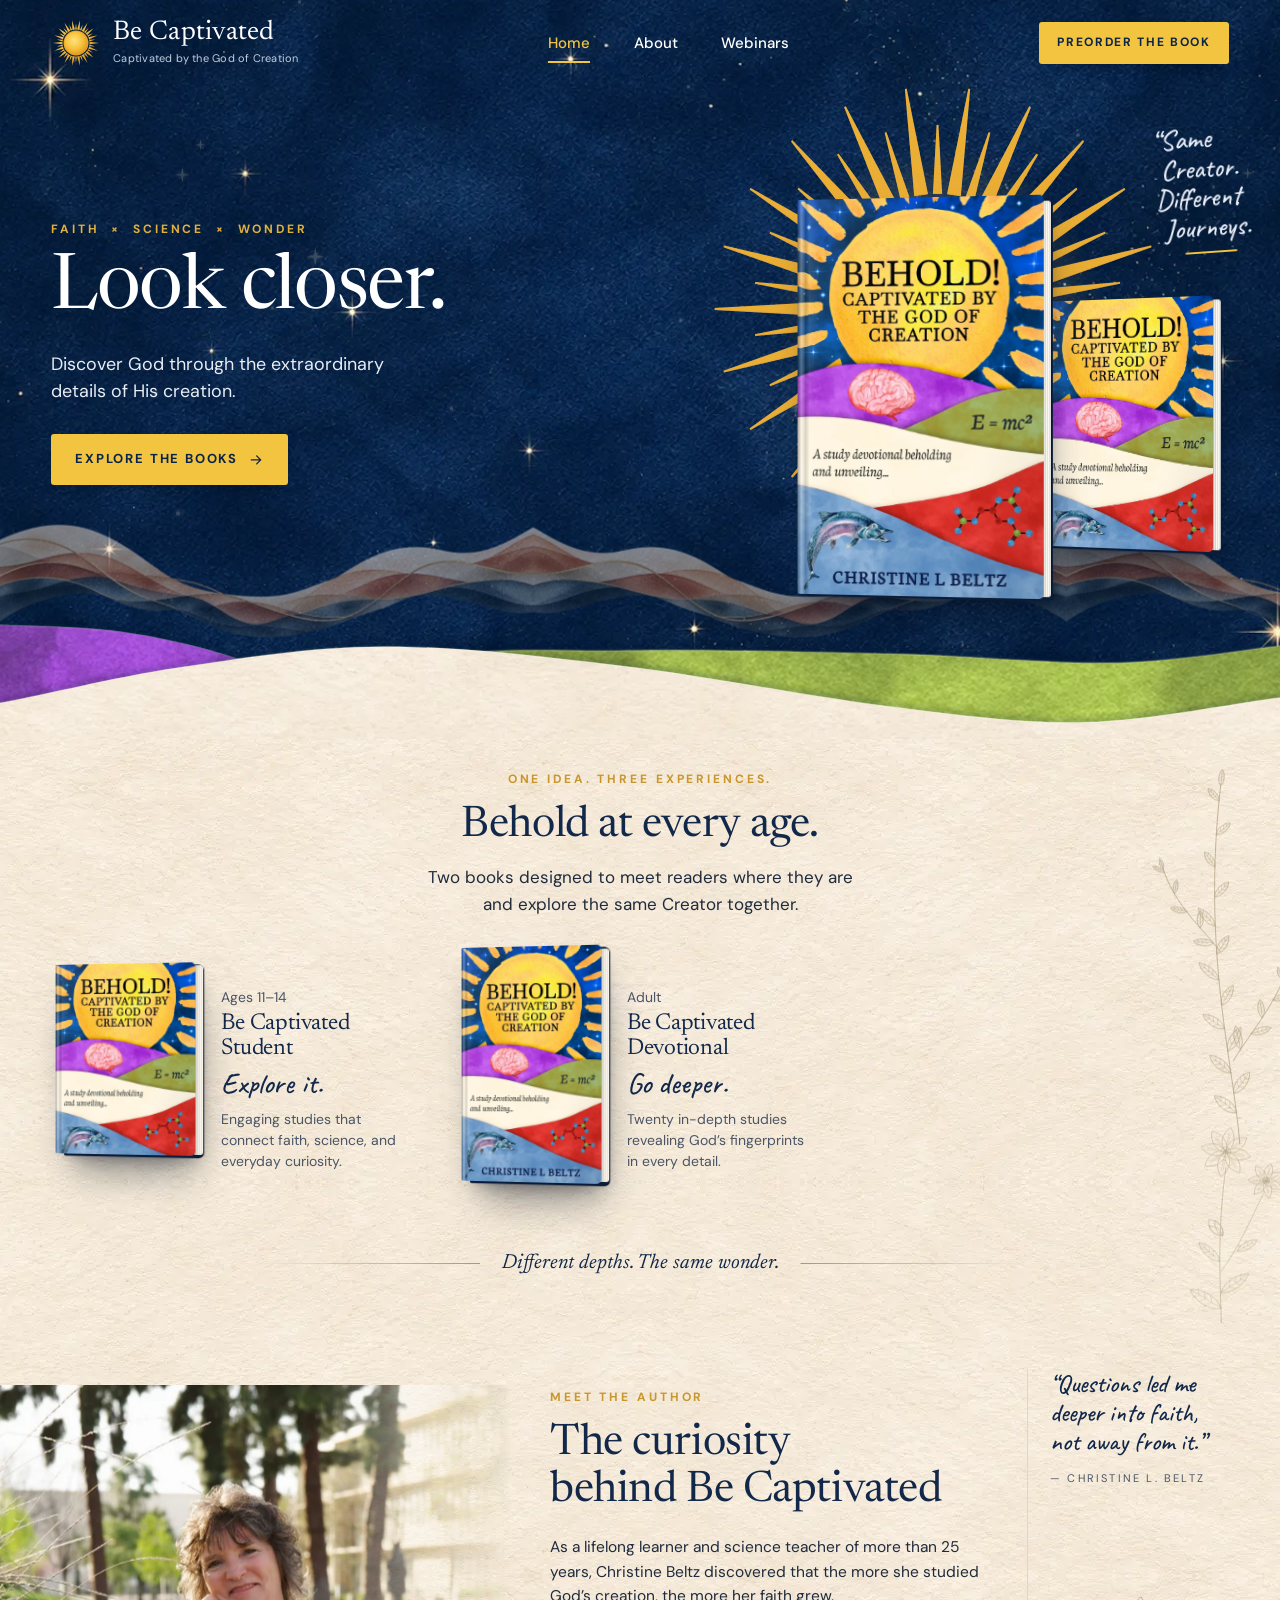
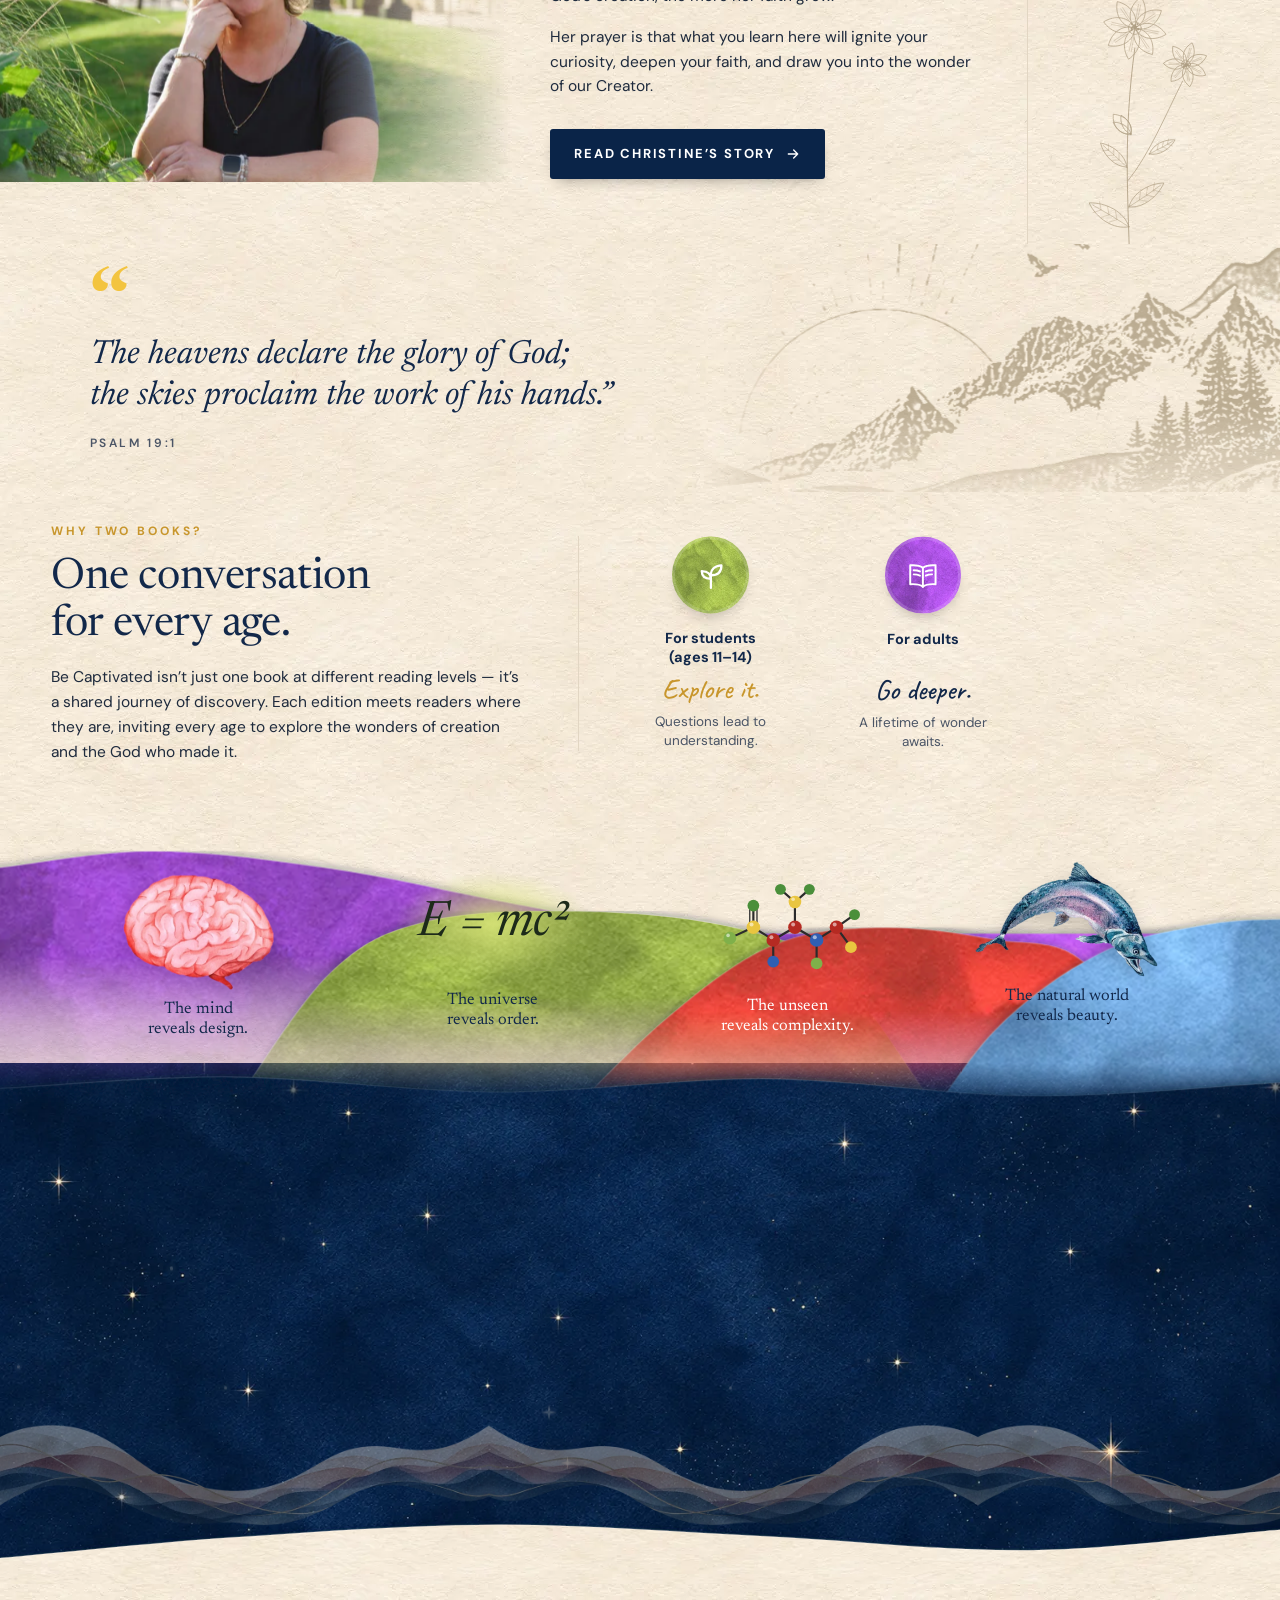
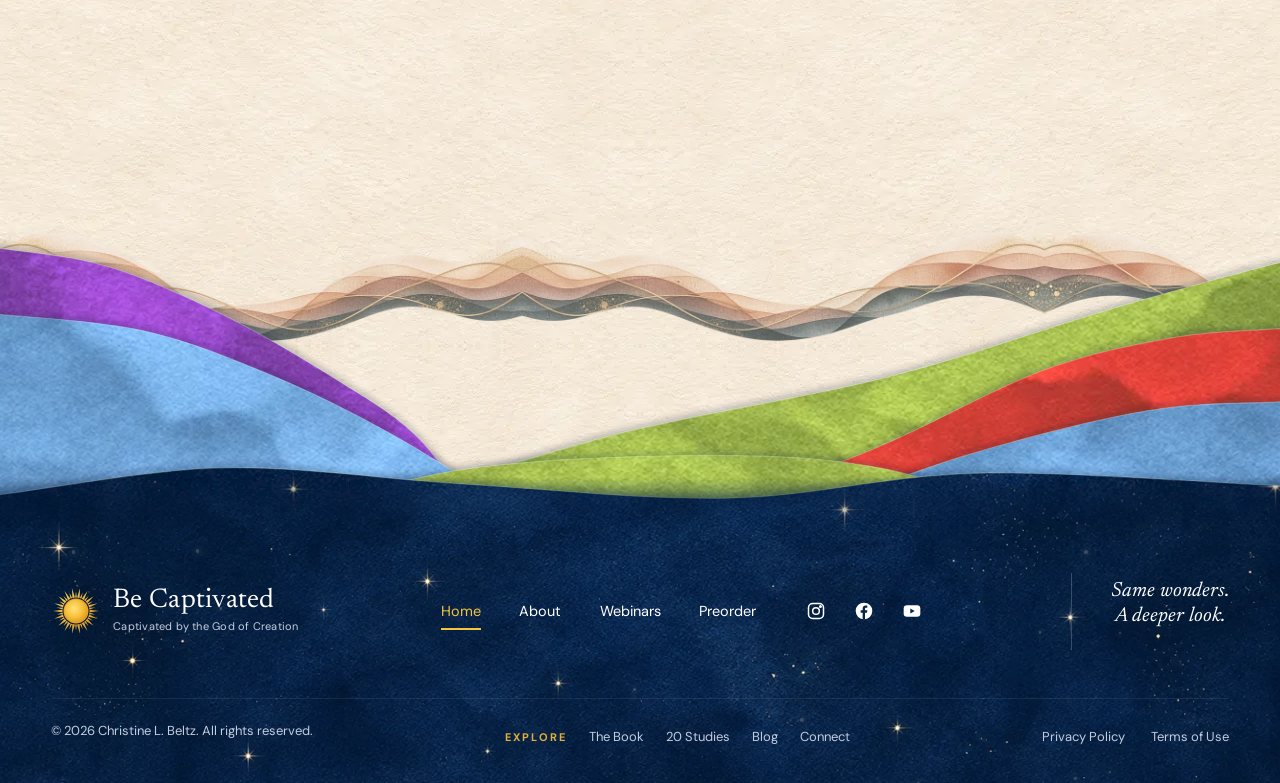
==== commit 15ca5bd5: "Rebrand to Be Captivated, fix ages, unify covers, upgrade SEO - Rename BEHOLD! → Be Captivated throu" ====
--- a/website/index.html
+++ b/website/index.html
@@ -3,16 +3,21 @@
 <head>
 <meta charset="UTF-8">
 <meta name="viewport" content="width=device-width, initial-scale=1">
-<title>BEHOLD! Captivated by the God of Creation | Christine L. Beltz</title>
-<meta name="description" content="Discover God through the extraordinary details of His creation. BEHOLD! is a three-book series — Illustrated, Student, and Devotional editions — by Christine L. Beltz.">
+<title>Be Captivated by the God of Creation | Christine L. Beltz</title>
+<meta name="description" content="Discover God's fingerprints in the extraordinary details of His creation. Be Captivated is a 20-study devotional and student series by Christine L. Beltz — for families, homeschool co-ops, and faith communities.">
 <meta name="theme-color" content="#0a2448">
 <meta property="og:type" content="website">
-<meta property="og:title" content="BEHOLD! Captivated by the God of Creation | Christine L. Beltz">
-<meta property="og:description" content="Discover God through the extraordinary details of His creation. BEHOLD! is a three-book series — Illustrated, Student, and Devotional editions — by Christine L. Beltz.">
+<meta property="og:title" content="Be Captivated by the God of Creation | Christine L. Beltz">
+<meta property="og:description" content="Discover God's fingerprints in the extraordinary details of His creation. Be Captivated is a 20-study devotional and student series by Christine L. Beltz.">
 <meta property="og:image" content="images/covers/cover-devotional.jpg">
 <link rel="icon" href="images/art/sun.svg" type="image/svg+xml">
 <link rel="stylesheet" href="styles.css">
 <script>document.documentElement.classList.remove('no-js');document.documentElement.classList.add('js')</script>
+<meta name="robots" content="index, follow">
+<meta name="author" content="Christine L. Beltz">
+<link rel="canonical" href="https://becaptivatedbooks.com/">
+<meta property="og:url" content="https://becaptivatedbooks.com/">
+<meta name="twitter:card" content="summary_large_image">
 </head>
 <body data-autopopup="preorder">
 <svg class="svg-defs" aria-hidden="true" focusable="false"><defs>
@@ -31,9 +36,9 @@
 <a class="skip-link" href="#main">Skip to content</a>
 <header class="site-header" id="top">
   <div class="container header-inner">
-    <a class="brand" href="index.html" aria-label="BEHOLD! home">
+    <a class="brand" href="index.html" aria-label="Be Captivated home">
       <img class="brand__sun" src="images/art/sun.svg" alt="" width="50" height="50">
-      <span><span class="brand__name">BEHOLD!</span><span class="brand__tag">Captivated by the God of Creation</span></span>
+      <span><span class="brand__name">Be Captivated</span><span class="brand__tag">Captivated by the God of Creation</span></span>
     </a>
     <nav class="nav" aria-label="Main"><a href="index.html" aria-current="page">Home</a><a href="about.html">About</a><a href="webinars.html">Webinars</a></nav>
     <button class="btn btn--sm header-cta" type="button" data-open="preorder">Preorder the book</button>
@@ -54,12 +59,12 @@
       <p>Discover God through the extraordinary details of His creation.</p>
       <a class="btn" href="#books">Explore the books <svg viewBox="0 0 24 24" fill="none" stroke="currentColor" stroke-width="2.0" stroke-linecap="round" stroke-linejoin="round" aria-hidden="true" focusable="false" class="arrow"><path pathLength="1" d="M5 12h14M13 6l6 6-6 6"/></svg></a>
     </div>
-    <div class="hero-books reveal reveal-d1" aria-label="The three BEHOLD! editions">
+    <div class="hero-books reveal reveal-d1" aria-label="The two Be Captivated editions">
       <span class="sun-glow" aria-hidden="true" data-py="-60" data-depth="-10"></span>
       <img class="hero-books__sun" src="images/art/sun-big.svg" alt="" data-py="-70" data-depth="-14">
-      <div class="book book--kids book--sq b-kids" data-px="46" data-py="14" data-depth="22"><div class="book__body"><span class="book__back"></span><span class="book__pages"></span><div class="book__cover"><img src="images/covers/cover-kids.webp" alt="BEHOLD! God of Creation — Kids Illustrated Edition cover" loading="eager" decoding="async"></div></div></div>
-      <div class="book  b-dev" data-py="-24" data-depth="32"><div class="book__body"><span class="book__back"></span><span class="book__pages"></span><div class="book__cover"><img src="images/covers/cover-devotional.webp" alt="BEHOLD! Captivated by the God of Creation — study devotional cover" loading="eager" decoding="async"></div></div></div>
-      <div class="book book--sq b-student" data-px="-46" data-py="22" data-depth="26"><div class="book__body"><span class="book__back"></span><span class="book__pages"></span><div class="book__cover"><img src="images/covers/cover-student.webp" alt="BEHOLD! Student Edition cover" loading="eager" decoding="async"></div></div></div>
+      
+      <div class="book  b-dev" data-py="-24" data-depth="32"><div class="book__body"><span class="book__back"></span><span class="book__pages"></span><div class="book__cover"><img src="images/covers/cover-devotional.webp" alt="Be Captivated by the God of Creation — study devotional cover" loading="eager" decoding="async"></div></div></div>
+      <div class="book book--sq b-student" data-px="-46" data-py="22" data-depth="26"><div class="book__body"><span class="book__back"></span><span class="book__pages"></span><div class="book__cover"><img src="images/covers/cover-devotional.webp" alt="Be Captivated by the God of Creation — cover" loading="eager" decoding="async"></div></div></div>
     </div>
   </div>
   <p class="hero-quote" aria-hidden="true" data-py="46" data-depth="-18">“Same<br>&nbsp;Creator.<br>Different<br>&nbsp;Journeys.</p>
@@ -74,32 +79,23 @@
     <header class="section-head reveal">
       <p class="eyebrow">One idea. Three experiences.</p>
       <h2 class="h2">Behold at every age.</h2>
-      <p>Three books designed to let an entire family explore<br>the same Creator together.</p>
+      <p>Two books designed to meet readers where they are<br>and explore the same Creator together.</p>
     </header>
     <div class="editions__grid">
-      <article class="edition reveal">
-        <div class="book book--kids book--sq book--sq" data-py="-16"><div class="book__body"><span class="book__back"></span><span class="book__pages"></span><div class="book__cover"><img src="images/covers/cover-kids.webp" alt="BEHOLD! God of Creation — Kids Illustrated Edition cover" loading="lazy" decoding="async"></div></div></div>
+      <article class="edition reveal reveal-d1">
+        <div class="book book--sq book--sq" data-py="-26"><div class="book__body"><span class="book__back"></span><span class="book__pages"></span><div class="book__cover"><img src="images/covers/cover-devotional.webp" alt="Be Captivated by the God of Creation — cover" loading="lazy" decoding="async"></div></div></div>
         <div>
-          <p class="edition__ages">Ages 4–10</p>
-          <h3 class="edition__title">BEHOLD!<br>Illustrated</h3>
-          <span class="edition__script">See it.</span>
-          <p>Beautifully illustrated stories that invite young hearts to notice God’s wonders.</p>
-        </div>
-      </article>
-      <article class="edition reveal reveal-d1">
-        <div class="book book--sq book--sq" data-py="-26"><div class="book__body"><span class="book__back"></span><span class="book__pages"></span><div class="book__cover"><img src="images/covers/cover-student.webp" alt="BEHOLD! Student Edition cover" loading="lazy" decoding="async"></div></div></div>
-        <div>
-          <p class="edition__ages">Ages 10–14</p>
-          <h3 class="edition__title">BEHOLD!<br>Student</h3>
+          <p class="edition__ages">Ages 11–14</p>
+          <h3 class="edition__title">Be Captivated<br>Student</h3>
           <span class="edition__script">Explore it.</span>
           <p>Engaging studies that connect faith, science, and everyday curiosity.</p>
         </div>
       </article>
       <article class="edition reveal reveal-d2">
-        <div class="book  " data-py="-20"><div class="book__body"><span class="book__back"></span><span class="book__pages"></span><div class="book__cover"><img src="images/covers/cover-devotional.webp" alt="BEHOLD! Captivated by the God of Creation — study devotional cover" loading="lazy" decoding="async"></div></div></div>
+        <div class="book  " data-py="-20"><div class="book__body"><span class="book__back"></span><span class="book__pages"></span><div class="book__cover"><img src="images/covers/cover-devotional.webp" alt="Be Captivated by the God of Creation — study devotional cover" loading="lazy" decoding="async"></div></div></div>
         <div>
           <p class="edition__ages">Adult</p>
-          <h3 class="edition__title">BEHOLD!<br>Devotional</h3>
+          <h3 class="edition__title">Be Captivated<br>Devotional</h3>
           <span class="edition__script">Go deeper.</span>
           <p>Twenty in-depth studies revealing God’s fingerprints in every detail.</p>
         </div>
@@ -116,7 +112,7 @@
     </div>
     <div class="author-teaser__copy reveal reveal-d1">
       <p class="eyebrow">Meet the author</p>
-      <h2 class="h2">The curiosity<br>behind BEHOLD!</h2>
+      <h2 class="h2">The curiosity<br>behind Be Captivated</h2>
       <p>As a lifelong learner and science teacher of more than 25 years, Christine Beltz discovered that the more she studied God’s creation, the more her faith grew.</p>
       <p>Her prayer is that what you learn here will ignite your curiosity, deepen your faith, and draw you into the wonder of our Creator.</p>
       <a class="btn btn--navy" href="about.html">Read Christine’s story <svg viewBox="0 0 24 24" fill="none" stroke="currentColor" stroke-width="2.0" stroke-linecap="round" stroke-linejoin="round" aria-hidden="true" focusable="false" class="arrow"><path pathLength="1" d="M5 12h14M13 6l6 6-6 6"/></svg></a>
@@ -145,20 +141,14 @@
 <section class="why sec-cream">
   <div class="container why__grid">
     <div class="why__copy reveal">
-      <p class="eyebrow">Why three books?</p>
-      <h2 class="h2">One conversation<br>for the whole family.</h2>
-      <p>BEHOLD! isn’t just one book at different reading levels — it’s a shared journey of discovery. Each edition meets readers where they are, inviting every age to explore the wonders of creation and the God who made it.</p>
+      <p class="eyebrow">Why two books?</p>
+      <h2 class="h2">One conversation<br>for every age.</h2>
+      <p>Be Captivated isn’t just one book at different reading levels — it’s a shared journey of discovery. Each edition meets readers where they are, inviting every age to explore the wonders of creation and the God who made it.</p>
     </div>
     <div class="why__cols">
-      <div class="why-col reveal" data-py="-10">
-        <div class="why-col__icon why-col__icon--blue"><svg viewBox="0 0 24 24" fill="none" stroke="currentColor" stroke-width="1.5" stroke-linecap="round" stroke-linejoin="round" aria-hidden="true" focusable="false"><circle cx="12" cy="7.5" r="2.6"/><circle cx="5.6" cy="9" r="2.1"/><circle cx="18.4" cy="9" r="2.1"/><path pathLength="1" d="M7.4 19v-1.8a4.6 4.6 0 0 1 9.2 0V19"/><path pathLength="1" d="M2.2 18.6v-1.1a3.4 3.4 0 0 1 4.9-3.1M21.8 18.6v-1.1a3.4 3.4 0 0 0-4.9-3.1"/></svg></div>
-        <h3>For the youngest<br>(ages 4–10)</h3>
-        <span class="script">See it.</span>
-        <p>Wonder begins with noticing.</p>
-      </div>
       <div class="why-col reveal reveal-d1" data-py="-26">
         <div class="why-col__icon why-col__icon--green"><svg viewBox="0 0 24 24" fill="none" stroke="currentColor" stroke-width="1.6" stroke-linecap="round" stroke-linejoin="round" aria-hidden="true" focusable="false"><path pathLength="1" d="M12 21v-9"/><path pathLength="1" d="M12 12c0-4 2.6-6.8 7.5-7 0 4.6-2.8 7-7.5 7z"/><path pathLength="1" d="M12 14.5c0-3-2-5.3-6.5-5.5 0 3.7 2.4 5.5 6.5 5.5z"/></svg></div>
-        <h3>For growing minds<br>(ages 10–14)</h3>
+        <h3>For students<br>(ages 11–14)</h3>
         <span class="script">Explore it.</span>
         <p>Questions lead to understanding.</p>
       </div>
@@ -215,7 +205,7 @@
     <div class="reveal">
       <p class="eyebrow">Coming soon</p>
       <h2 class="h2">Don’t just read it.<br>Talk about it.</h2>
-      <p>BEHOLD! Webinars will bring parents, students, and curious minds together for meaningful conversations about faith, science, and creation.</p>
+      <p>Be Captivated Webinars will bring parents, students, and curious minds together for meaningful conversations about faith, science, and creation.</p>
       <button class="btn" type="button" data-open="webinar">Join the webinar list <svg viewBox="0 0 24 24" fill="none" stroke="currentColor" stroke-width="2.0" stroke-linecap="round" stroke-linejoin="round" aria-hidden="true" focusable="false" class="arrow"><path pathLength="1" d="M5 12h14M13 6l6 6-6 6"/></svg></button>
     </div>
     <div class="monitor reveal reveal-d1" data-py="-30">
@@ -242,15 +232,14 @@
   <img class="deco" src="images/art/botanical-sprig.svg" alt="" data-py="30" style="left:2%;top:40px;width:clamp(90px,8vw,120px);opacity:.45">
   <div class="container collection__grid">
     <div class="collection__copy reveal">
-      <p class="eyebrow">The BEHOLD! Collection</p>
+      <p class="eyebrow">The Be Captivated Collection</p>
       <h2 class="h2">Choose your way<br>to look closer.</h2>
       <p>Be captivated by the God of Creation.</p>
       <button class="btn" type="button" data-open="preorder">Preorder now <svg viewBox="0 0 24 24" fill="none" stroke="currentColor" stroke-width="2.0" stroke-linecap="round" stroke-linejoin="round" aria-hidden="true" focusable="false" class="arrow"><path pathLength="1" d="M5 12h14M13 6l6 6-6 6"/></svg></button>
     </div>
     <div class="trio reveal reveal-d1">
-      <div class="book book--kids book--sq b-kids" data-px="30" data-py="16" data-depth="14"><div class="book__body"><span class="book__back"></span><span class="book__pages"></span><div class="book__cover"><img src="images/covers/cover-kids.webp" alt="BEHOLD! God of Creation — Kids Illustrated Edition cover" loading="lazy" decoding="async"></div></div></div>
-      <div class="book  b-dev" data-py="-20" data-depth="20"><div class="book__body"><span class="book__back"></span><span class="book__pages"></span><div class="book__cover"><img src="images/covers/cover-devotional.webp" alt="BEHOLD! Captivated by the God of Creation — study devotional cover" loading="lazy" decoding="async"></div></div></div>
-      <div class="book book--sq b-student" data-px="-30" data-py="24" data-depth="16"><div class="book__body"><span class="book__back"></span><span class="book__pages"></span><div class="book__cover"><img src="images/covers/cover-student.webp" alt="BEHOLD! Student Edition cover" loading="lazy" decoding="async"></div></div></div>
+      <div class="book  b-dev" data-py="-20" data-depth="20"><div class="book__body"><span class="book__back"></span><span class="book__pages"></span><div class="book__cover"><img src="images/covers/cover-devotional.webp" alt="Be Captivated by the God of Creation — study devotional cover" loading="lazy" decoding="async"></div></div></div>
+      <div class="book book--sq b-student" data-px="-30" data-py="24" data-depth="16"><div class="book__body"><span class="book__back"></span><span class="book__pages"></span><div class="book__cover"><img src="images/covers/cover-devotional.webp" alt="Be Captivated by the God of Creation — cover" loading="lazy" decoding="async"></div></div></div>
     </div>
   </div>
   <div class="flow " aria-hidden="true" data-py="30" data-px="-40" style="--ratio:9.0667;--fh:clamp(80px,9vw,130px);top:clamp(150px,19vw,270px);opacity:.7;--fs:100s;z-index:1"><div class="flow__track" style="background-image:url(images/flow/flow-golden-ribbons.webp)"></div></div>
@@ -261,9 +250,9 @@
 <footer class="site-footer sec-navy">
   <div class="container">
     <div class="footer-top">
-      <a class="brand" href="index.html" aria-label="BEHOLD! home">
+      <a class="brand" href="index.html" aria-label="Be Captivated home">
         <img class="brand__sun" src="images/art/sun.svg" alt="" width="50" height="50" loading="lazy">
-        <span><span class="brand__name">BEHOLD!</span><span class="brand__tag">Captivated by the God of Creation</span></span>
+        <span><span class="brand__name">Be Captivated</span><span class="brand__tag">Captivated by the God of Creation</span></span>
       </a>
       <div class="footer-mid">
         <nav class="footer-nav" aria-label="Footer"><a href="index.html" aria-current="page">Home</a><a href="about.html">About</a><a href="webinars.html">Webinars</a><button type="button" data-open="preorder">Preorder</button></nav>
@@ -289,15 +278,14 @@
     <img class="deco po__art-r" src="images/art/botanical-branch.svg" alt="" data-depth="14">
     <img class="deco po__mtn" src="images/art/sketch-mountains.webp" alt="" data-depth="-8">
     <form class="po" id="preorder-form" action="#" data-preorder>
-      <div class="modal-brand"><img src="images/art/sun.svg" alt=""><span><span class="brand__name">BEHOLD!</span><span class="brand__tag">Captivated by the God of Creation</span></span></div>
+      <div class="modal-brand"><img src="images/art/sun.svg" alt=""><span><span class="brand__name">Be Captivated</span><span class="brand__tag">Captivated by the God of Creation</span></span></div>
       <p class="eyebrow">One wonder. Three ways to explore.</p>
-      <h2 id="po-title">Bring BEHOLD! home.</h2>
+      <h2 id="po-title">Bring Be Captivated home.</h2>
       <p class="po__sub">Choose your edition and be part of the journey.</p>
       <fieldset class="po__editions" style="border:0;padding:0;margin-inline:auto">
         <legend class="sr-only">Choose an edition</legend>
-        <label class="po-ed"><input type="radio" name="edition" value="illustrated" data-url="#"><div class="book book--kids book--sq " data-depth="8"><div class="book__body"><span class="book__back"></span><span class="book__pages"></span><div class="book__cover"><img src="images/covers/cover-kids.webp" alt="BEHOLD! God of Creation — Kids Illustrated Edition cover" loading="lazy" decoding="async"></div></div></div><strong>Illustrated Edition</strong><small>Ages 4–10</small><span class="script">See it.</span></label>
-        <label class="po-ed po-ed--main"><input type="radio" name="edition" value="devotional" data-url="#" checked><div class="book  " data-depth="12"><div class="book__body"><span class="book__back"></span><span class="book__pages"></span><div class="book__cover"><img src="images/covers/cover-devotional.webp" alt="BEHOLD! Captivated by the God of Creation — study devotional cover" loading="lazy" decoding="async"></div></div></div><strong>Devotional</strong><small>Adults</small><span class="script">Go deeper.</span></label>
-        <label class="po-ed"><input type="radio" name="edition" value="student" data-url="#"><div class="book book--sq " data-depth="9"><div class="book__body"><span class="book__back"></span><span class="book__pages"></span><div class="book__cover"><img src="images/covers/cover-student.webp" alt="BEHOLD! Student Edition cover" loading="lazy" decoding="async"></div></div></div><strong>Student Edition</strong><small>Ages 10–14</small><span class="script">Explore it.</span></label>
+        <label class="po-ed po-ed--main"><input type="radio" name="edition" value="devotional" data-url="#" checked><div class="book  " data-depth="12"><div class="book__body"><span class="book__back"></span><span class="book__pages"></span><div class="book__cover"><img src="images/covers/cover-devotional.webp" alt="Be Captivated by the God of Creation — study devotional cover" loading="lazy" decoding="async"></div></div></div><strong>Devotional</strong><small>Adults</small><span class="script">Go deeper.</span></label>
+        <label class="po-ed"><input type="radio" name="edition" value="student" data-url="#"><div class="book book--sq " data-depth="9"><div class="book__body"><span class="book__back"></span><span class="book__pages"></span><div class="book__cover"><img src="images/covers/cover-devotional.webp" alt="Be Captivated by the God of Creation — cover" loading="lazy" decoding="async"></div></div></div><strong>Student Edition</strong><small>Ages 11–14</small><span class="script">Explore it.</span></label>
       </fieldset>
       <button class="btn po__cta" type="submit">Preorder now <svg viewBox="0 0 24 24" fill="none" stroke="currentColor" stroke-width="2" stroke-linecap="round" stroke-linejoin="round" aria-hidden="true" focusable="false" class="arrow"><path pathLength="1" d="M5 12h14M13 6l6 6-6 6"/></svg></button>
       <p class="po__perks"><span><svg viewBox="0 0 24 24" fill="none" stroke="currentColor" stroke-width="1.4" stroke-linecap="round" stroke-linejoin="round" aria-hidden="true" focusable="false"><path pathLength="1" d="M2.5 6.5h11v9h-11z"/><path pathLength="1" d="M13.5 9.5h4l3 3v3h-7"/><circle cx="6.5" cy="17" r="1.8"/><circle cx="17" cy="17" r="1.8"/></svg> Be part of the release</span><span>Resources for the whole family</span><span>A deeper look at the Creator</span></p>
@@ -316,7 +304,7 @@
     <div class="ws">
       <div class="ws__side">
         <div class="ws__milky"></div>
-        <div class="brand" style="position:relative;z-index:2"><img class="brand__sun" src="images/art/sun.svg" alt=""><span><span class="brand__name">BEHOLD!</span><span class="brand__tag">Captivated by the God of Creation</span></span></div>
+        <div class="brand" style="position:relative;z-index:2"><img class="brand__sun" src="images/art/sun.svg" alt=""><span><span class="brand__name">Be Captivated</span><span class="brand__tag">Captivated by the God of Creation</span></span></div>
         <p class="ws__quote" data-depth="-8">“Questions<br>lead to deeper<br>wonder.”</p>
         <div class="ws__scene">
           <div class="flow " aria-hidden="true" style="--ratio:9.5083;--fh:96px;bottom:34px;opacity:.95;--fs:60s"><div class="flow__track" style="background-image:url(images/flow/flow-misty-hills.webp)"></div></div>
@@ -324,7 +312,7 @@
         </div>
       </div>
       <div class="ws__main">
-        <p class="eyebrow">BEHOLD! Webinars</p>
+        <p class="eyebrow">Be Captivated Webinars</p>
         <h2 id="ws-title">Be part of the conversation.</h2>
         <p>Join the webinar list to get updates on upcoming events, special guests, and exclusive content.</p>
         <ul class="ws__list">
--- a/website/styles.css
+++ b/website/styles.css
@@ -1015,3 +1015,14 @@
   .split .w__i{transform:none!important}
   .flow__track,.wl{animation:none!important}
 }
+
+/* Mobile safety */
+@media (max-width: 600px) {
+  .hero-books { display: none; }
+  .hero__grid { grid-template-columns: 1fr; }
+  .editions__grid { grid-template-columns: 1fr; gap: 2rem; }
+  .why__cols { grid-template-columns: 1fr; }
+  .author-teaser__grid { grid-template-columns: 1fr; }
+  .aside-quote { display: none; }
+  .section-head p br { display: none; }
+}
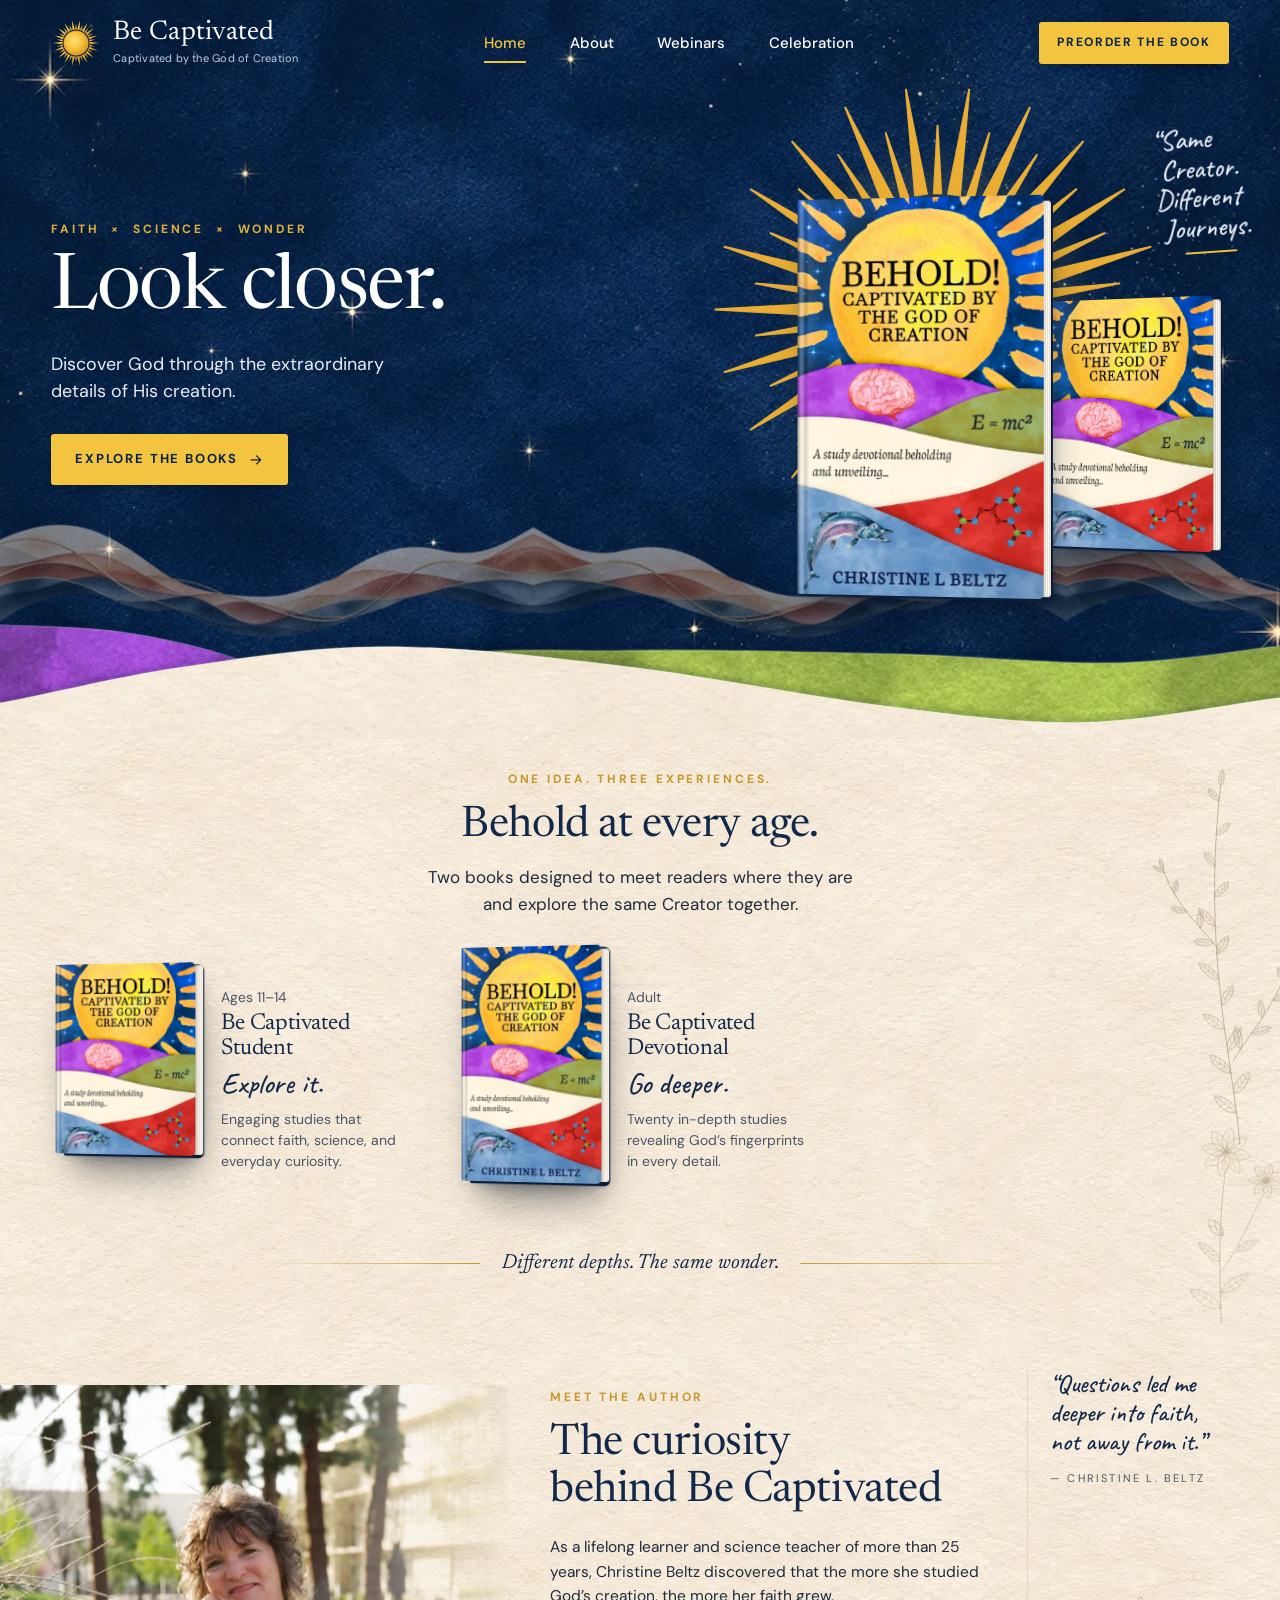
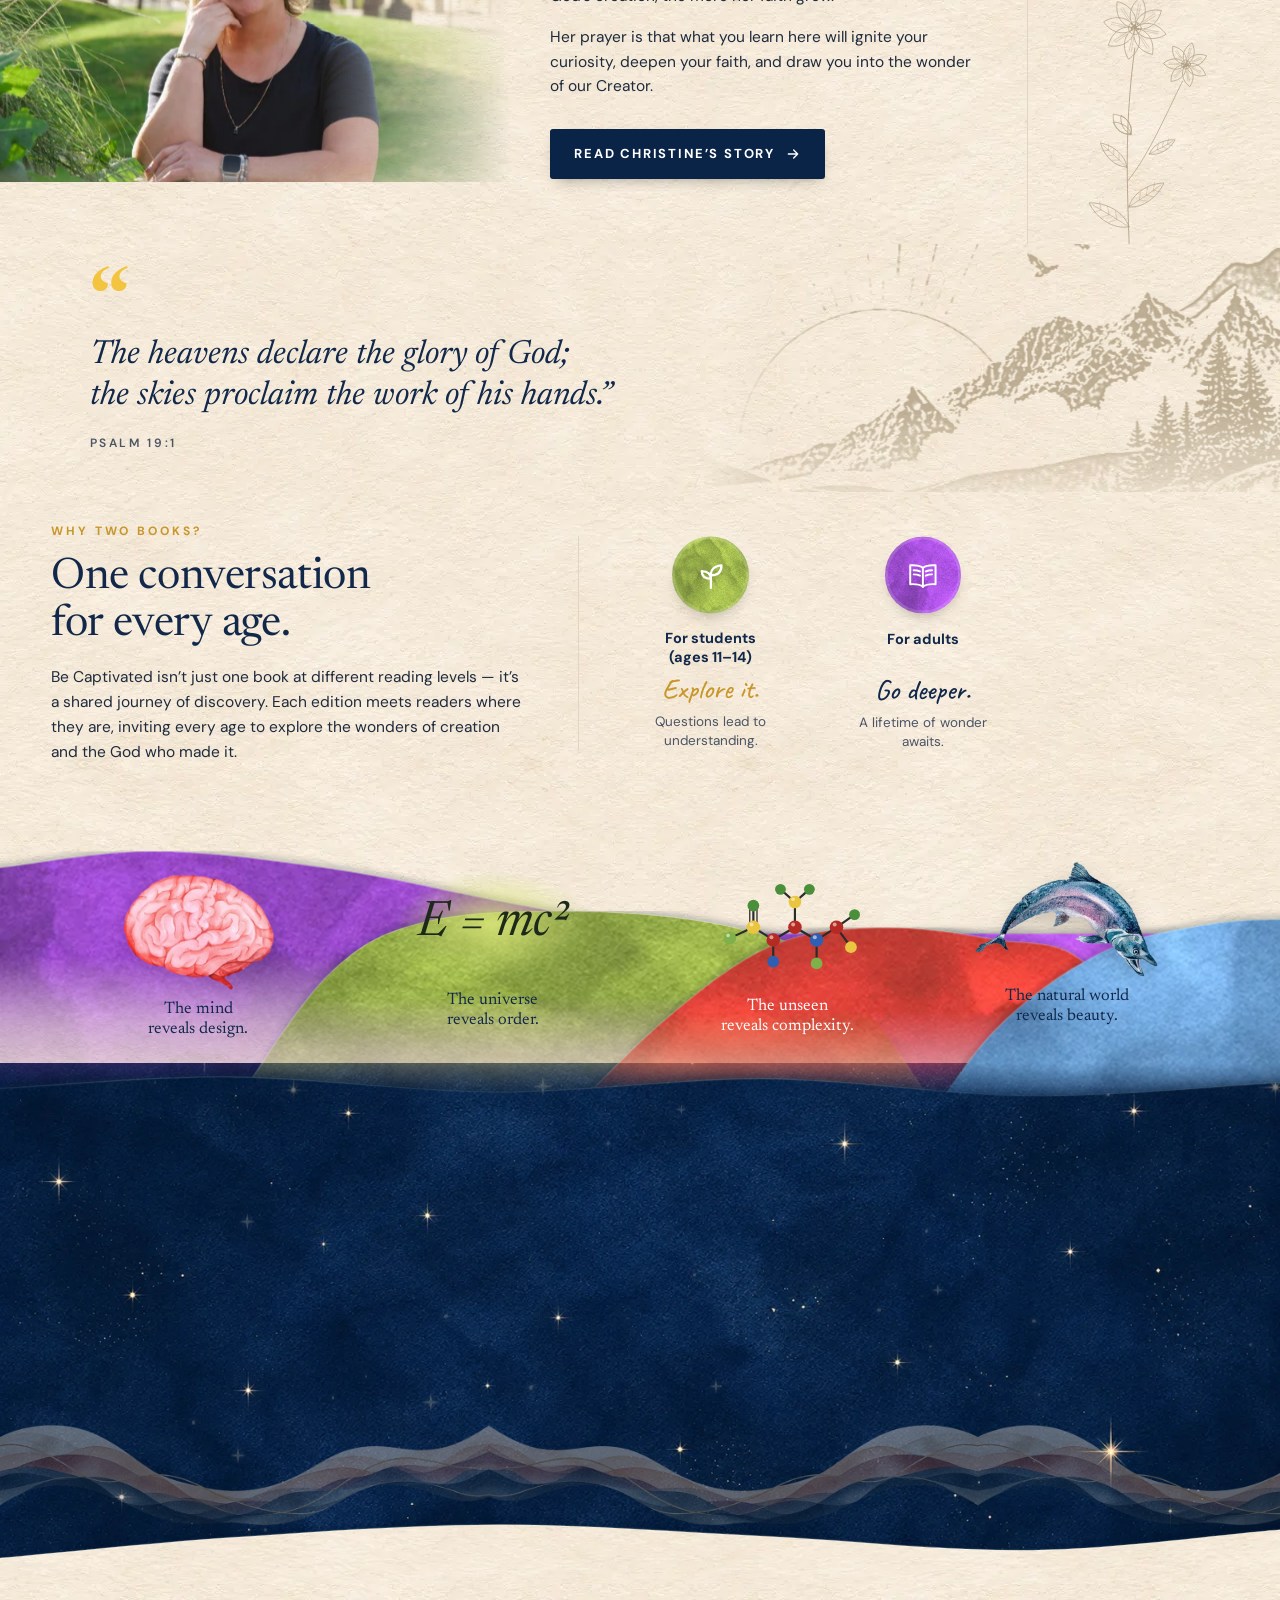
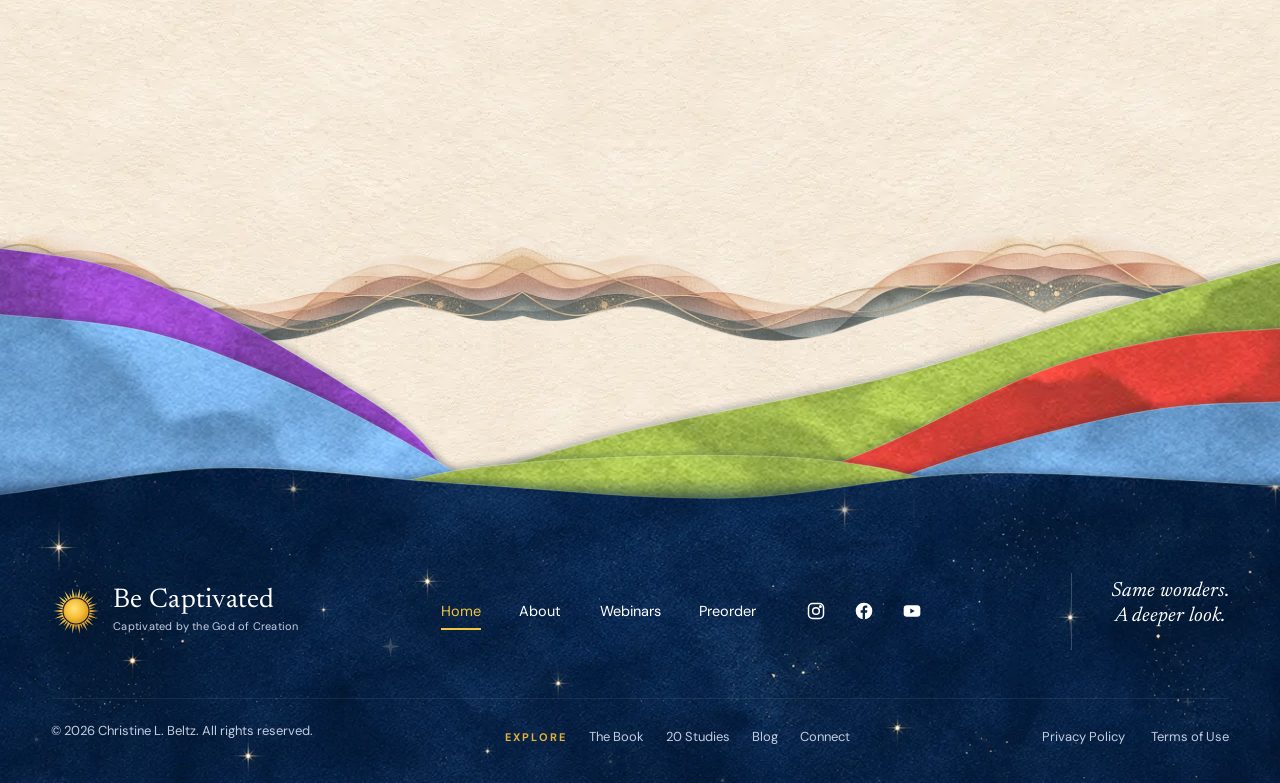
==== commit ece82535: "Add Celebration page and wire preorder/RSVP forms to Google Sheets Replace the edition-picker preord" ====
--- a/website/index.html
+++ b/website/index.html
@@ -19,7 +19,7 @@
 <meta property="og:url" content="https://becaptivatedbooks.com/">
 <meta name="twitter:card" content="summary_large_image">
 </head>
-<body data-autopopup="preorder">
+<body>
 <svg class="svg-defs" aria-hidden="true" focusable="false"><defs>
 <pattern id="tx-purple" patternUnits="userSpaceOnUse" x="-160" y="0" width="1800" height="1013"><image href="images/textures/tex-purple.webp" width="1800" height="1013" preserveAspectRatio="none"/></pattern>
 <pattern id="tx-green" patternUnits="userSpaceOnUse" x="-160" y="0" width="1800" height="1013"><image href="images/textures/tex-green.webp" width="1800" height="1013" preserveAspectRatio="none"/></pattern>
@@ -40,12 +40,12 @@
       <img class="brand__sun" src="images/art/sun.svg" alt="" width="50" height="50">
       <span><span class="brand__name">Be Captivated</span><span class="brand__tag">Captivated by the God of Creation</span></span>
     </a>
-    <nav class="nav" aria-label="Main"><a href="index.html" aria-current="page">Home</a><a href="about.html">About</a><a href="webinars.html">Webinars</a></nav>
+    <nav class="nav" aria-label="Main"><a href="index.html" aria-current="page">Home</a><a href="about.html">About</a><a href="webinars.html">Webinars</a><a href="celebration.html">Celebration</a></nav>
     <button class="btn btn--sm header-cta" type="button" data-open="preorder">Preorder the book</button>
     <button class="menu-toggle" type="button" aria-expanded="false" aria-controls="mobile-panel" aria-label="Open menu"><span></span><span></span><span></span></button>
   </div>
   <div class="mobile-panel" id="mobile-panel">
-    <nav aria-label="Mobile"><a href="index.html" aria-current="page">Home</a><a href="about.html">About</a><a href="webinars.html">Webinars</a><a href="book.html">The Book</a><a href="studies.html">Studies</a><a href="blog.html">Blog</a><a href="contact.html">Connect</a></nav>
+    <nav aria-label="Mobile"><a href="index.html" aria-current="page">Home</a><a href="about.html">About</a><a href="webinars.html">Webinars</a><a href="celebration.html">Celebration</a><a href="book.html">The Book</a><a href="studies.html">Studies</a><a href="blog.html">Blog</a><a href="contact.html">Connect</a></nav>
     <button class="btn btn--block" type="button" data-open="preorder">Preorder the book <svg viewBox="0 0 24 24" fill="none" stroke="currentColor" stroke-width="2" stroke-linecap="round" stroke-linejoin="round" aria-hidden="true" focusable="false" class="arrow"><path pathLength="1" d="M5 12h14M13 6l6 6-6 6"/></svg></button>
   </div>
 </header>
@@ -276,28 +276,66 @@
     <button class="modal__close" type="button" data-close aria-label="Close"><svg viewBox="0 0 24 24" fill="none" stroke="currentColor" stroke-width="2" stroke-linecap="round" stroke-linejoin="round" aria-hidden="true" focusable="false"><path pathLength="1" d="M6 6l12 12M18 6L6 18"/></svg></button>
     <img class="deco po__art-l" src="images/art/botanical-sprig.svg" alt="" data-depth="10">
     <img class="deco po__art-r" src="images/art/botanical-branch.svg" alt="" data-depth="14">
-    <img class="deco po__mtn" src="images/art/sketch-mountains.webp" alt="" data-depth="-8">
-    <form class="po" id="preorder-form" action="#" data-preorder>
+    <form class="po" id="preorder-form" novalidate>
       <div class="modal-brand"><img src="images/art/sun.svg" alt=""><span><span class="brand__name">Be Captivated</span><span class="brand__tag">Captivated by the God of Creation</span></span></div>
-      <p class="eyebrow">One wonder. Three ways to explore.</p>
-      <h2 id="po-title">Bring Be Captivated home.</h2>
-      <p class="po__sub">Choose your edition and be part of the journey.</p>
-      <fieldset class="po__editions" style="border:0;padding:0;margin-inline:auto">
-        <legend class="sr-only">Choose an edition</legend>
-        <label class="po-ed po-ed--main"><input type="radio" name="edition" value="devotional" data-url="#" checked><div class="book  " data-depth="12"><div class="book__body"><span class="book__back"></span><span class="book__pages"></span><div class="book__cover"><img src="images/covers/cover-devotional.webp" alt="Be Captivated by the God of Creation — study devotional cover" loading="lazy" decoding="async"></div></div></div><strong>Devotional</strong><small>Adults</small><span class="script">Go deeper.</span></label>
-        <label class="po-ed"><input type="radio" name="edition" value="student" data-url="#"><div class="book book--sq " data-depth="9"><div class="book__body"><span class="book__back"></span><span class="book__pages"></span><div class="book__cover"><img src="images/covers/cover-devotional.webp" alt="Be Captivated by the God of Creation — cover" loading="lazy" decoding="async"></div></div></div><strong>Student Edition</strong><small>Ages 11–14</small><span class="script">Explore it.</span></label>
-      </fieldset>
-      <button class="btn po__cta" type="submit">Preorder now <svg viewBox="0 0 24 24" fill="none" stroke="currentColor" stroke-width="2" stroke-linecap="round" stroke-linejoin="round" aria-hidden="true" focusable="false" class="arrow"><path pathLength="1" d="M5 12h14M13 6l6 6-6 6"/></svg></button>
-      <p class="po__perks"><span><svg viewBox="0 0 24 24" fill="none" stroke="currentColor" stroke-width="1.4" stroke-linecap="round" stroke-linejoin="round" aria-hidden="true" focusable="false"><path pathLength="1" d="M2.5 6.5h11v9h-11z"/><path pathLength="1" d="M13.5 9.5h4l3 3v3h-7"/><circle cx="6.5" cy="17" r="1.8"/><circle cx="17" cy="17" r="1.8"/></svg> Be part of the release</span><span>Resources for the whole family</span><span>A deeper look at the Creator</span></p>
-      <div class="po__foot">
-        <div class="flow " aria-hidden="true" style="--ratio:9.0667;--fh:64px;top:4px;opacity:.55;--fs:70s;z-index:0"><div class="flow__track" style="background-image:url(images/flow/flow-golden-ribbons.webp)"></div></div>
-        <div class="wave" aria-hidden="true"><svg class="wl" viewBox="-39 0 778 150" preserveAspectRatio="none" focusable="false" data-wdy="0.100" data-wdx="-0.0120" style="--sa:1.10%;--sw:13.0s;--sd:0.0s"><path fill="url(#tx-purple)" d="M-39 4C-32.5 4.3 -29.8 3.7 0 6C29.8 8.3 93.3 14 140 18C186.7 22 233.3 22.3 280 30C326.7 37.7 396.7 58.3 420 64L420 66C396.7 63.7 326.7 56.3 280 52C233.3 47.7 186.7 42 140 40C93.3 38 29.8 40 0 40C-29.8 40 -32.5 40 -39 40Z"/></svg><svg class="wl wl--rev" viewBox="-39 0 778 150" preserveAspectRatio="none" focusable="false" data-wdy="0.130" data-wdx="0.0160" style="--sa:1.28%;--sw:16.5s;--sd:13.8s"><path fill="url(#tx-green)" d="M-39 52.3C-32.5 52.2 -36.5 52.4 0 52C36.5 51.6 123.3 53.7 180 50C236.7 46.3 283.3 34 340 30C396.7 26 460 30 520 26C580 22 663.5 9.8 700 6C736.5 2.2 732.5 3.8 739 3.4L739 45C732.5 45.1 736.5 44.5 700 46C663.5 47.5 580 52.3 520 54C460 55.7 396.7 54.7 340 56C283.3 57.3 236.7 59 180 62C123.3 65 36.5 71.7 0 74C-36.5 76.3 -32.5 75.3 -39 75.6Z"/></svg><svg class="wl" viewBox="-39 0 778 150" preserveAspectRatio="none" focusable="false" data-wdy="0.170" data-wdx="-0.0200" style="--sa:1.46%;--sw:20.0s;--sd:14.6s"><path fill="url(#tx-red)" filter="url(#f-cut)" d="M-2 152L-2 150L300 150C320 141.7 380 113.3 420 100C460 86.7 493.3 76.7 540 70C586.7 63.3 666.8 61.9 700 60C733.2 58.1 732.5 58.8 739 58.5L741 58.5L741 152Z"/><path d="M300 150C320 141.7 380 113.3 420 100C460 86.7 493.3 76.7 540 70C586.7 63.3 666.8 61.9 700 60C733.2 58.1 732.5 58.8 739 58.5" fill="none" stroke="rgba(255,255,255,.22)" stroke-width="1.2" vector-effect="non-scaling-stroke"/></svg><svg class="wl wl--rev" viewBox="-39 0 778 150" preserveAspectRatio="none" focusable="false" data-wdy="0.035" data-wdx="0.0000" style="--sa:0.50%;--sw:22.0s;--sd:13.9s"><path fill="url(#tx-blue)" filter="url(#f-cut)" d="M-2 152L-2 150L420 150C436.7 143.3 488.3 126.3 520 110C551.7 93.7 580 66.3 610 52C640 37.7 678.5 29.9 700 24C721.5 18.1 732.5 17.9 739 16.7L741 16.7L741 152Z"/><path d="M420 150C436.7 143.3 488.3 126.3 520 110C551.7 93.7 580 66.3 610 52C640 37.7 678.5 29.9 700 24C721.5 18.1 732.5 17.9 739 16.7" fill="none" stroke="rgba(255,255,255,.22)" stroke-width="1.2" vector-effect="non-scaling-stroke"/></svg></div>
-        <blockquote>“The heavens declare the glory of God;<br>the skies proclaim the work of his hands.”<cite>Psalm 19:1</cite></blockquote>
-        <p class="script">Different depths.<br>The same wonder.</p>
-      </div>
+      <p class="eyebrow">Be the first to get your copy.</p>
+      <h2 id="po-title">Preorder Be Captivated</h2>
+      <p class="po__sub">Fill out the form below and we'll reach out when your copy is ready.</p>
+      <div style="max-width:380px;margin:0 auto;text-align:left">
+        <label style="display:block;font-size:12px;font-weight:700;letter-spacing:.12em;text-transform:uppercase;color:var(--gold-deep);margin-bottom:4px">Full Name</label>
+        <input type="text" name="fullName" placeholder="Your full name" required style="width:100%;padding:10px 12px;border:1px solid var(--paper-line);border-radius:var(--radius);background:var(--cream);font-size:15px;margin-bottom:14px">
+        <label style="display:block;font-size:12px;font-weight:700;letter-spacing:.12em;text-transform:uppercase;color:var(--gold-deep);margin-bottom:4px">Email</label>
+        <input type="email" name="email" placeholder="you@example.com" required style="width:100%;padding:10px 12px;border:1px solid var(--paper-line);border-radius:var(--radius);background:var(--cream);font-size:15px;margin-bottom:14px">
+        <label style="display:block;font-size:12px;font-weight:700;letter-spacing:.12em;text-transform:uppercase;color:var(--gold-deep);margin-bottom:4px">Phone</label>
+        <input type="tel" name="phone" placeholder="(559) 000-0000" style="width:100%;padding:10px 12px;border:1px solid var(--paper-line);border-radius:var(--radius);background:var(--cream);font-size:15px;margin-bottom:14px">
+        <label style="display:block;font-size:12px;font-weight:700;letter-spacing:.12em;text-transform:uppercase;color:var(--gold-deep);margin-bottom:4px">Preferred Format</label>
+        <select name="preferredFormat" style="width:100%;padding:10px 12px;border:1px solid var(--paper-line);border-radius:var(--radius);background:var(--cream);font-size:15px;margin-bottom:14px;appearance:none">
+          <option value="" disabled selected>Choose a format…</option>
+          <option value="Spiral (Vervante)">Spiral Bound (Vervante)</option>
+          <option value="Paperback (KDP)">Paperback (KDP)</option>
+          <option value="Hardcover (KDP)">Hardcover (KDP)</option>
+          <option value="Undecided">Not sure yet</option>
+        </select>
+      </div>
+      <button class="btn po__cta" type="submit">Submit preorder <svg viewBox="0 0 24 24" fill="none" stroke="currentColor" stroke-width="2" stroke-linecap="round" stroke-linejoin="round" aria-hidden="true" focusable="false" class="arrow"><path pathLength="1" d="M5 12h14M13 6l6 6-6 6"/></svg></button>
+      <p class="po__perks"><span><svg viewBox="0 0 24 24" fill="none" stroke="currentColor" stroke-width="1.4" stroke-linecap="round" stroke-linejoin="round" aria-hidden="true" focusable="false"><path pathLength="1" d="M2.5 6.5h11v9h-11z"/><path pathLength="1" d="M13.5 9.5h4l3 3v3h-7"/><circle cx="6.5" cy="17" r="1.8"/><circle cx="17" cy="17" r="1.8"/></svg> Be part of the release</span><span>Spiral, Paperback &amp; Hardcover</span><span>We'll contact you when it's ready</span></p>
     </form>
+    <div class="po__success" id="preorder-success" style="display:none;text-align:center;padding:40px 20px">
+      <img src="images/art/sun.svg" alt="" width="56" height="56" style="margin:0 auto 16px">
+      <h3 style="font-family:var(--serif);font-size:28px;margin-bottom:8px;color:var(--gold-deep)">You're on the list!</h3>
+      <p style="color:var(--muted)">Thank you for your preorder interest. We'll reach out when your copy is ready.</p>
+      <button class="btn btn--sm" type="button" data-close style="margin-top:18px">Close</button>
+    </div>
   </div>
 </dialog>
+<script>
+/* ---- Preorder popup → Google Sheets ---- */
+(function () {
+  var SCRIPT_URL = 'YOUR_GOOGLE_APPS_SCRIPT_URL_HERE';
+  var form = document.getElementById('preorder-form');
+  if (!form) return;
+  form.addEventListener('submit', function (e) {
+    e.preventDefault();
+    var btn = form.querySelector('.po__cta');
+    btn.disabled = true; btn.textContent = 'Sending…';
+    var data = new FormData(form);
+    var payload = {};
+    data.forEach(function (v, k) { payload[k] = v; });
+    payload.source = 'preorder-popup';
+    payload.timestamp = new Date().toISOString();
+    fetch(SCRIPT_URL, {
+      method: 'POST', mode: 'no-cors',
+      headers: { 'Content-Type': 'application/json' },
+      body: JSON.stringify(payload)
+    }).then(function () {
+      form.style.display = 'none';
+      document.getElementById('preorder-success').style.display = 'block';
+    }).catch(function () {
+      btn.disabled = false; btn.textContent = 'Try again';
+    });
+  });
+})();
+</script>
 <dialog class="modal modal--split" id="modal-webinar" aria-labelledby="ws-title">
   <div class="modal__card">
     <button class="modal__close" type="button" data-close aria-label="Close"><svg viewBox="0 0 24 24" fill="none" stroke="currentColor" stroke-width="2" stroke-linecap="round" stroke-linejoin="round" aria-hidden="true" focusable="false"><path pathLength="1" d="M6 6l12 12M18 6L6 18"/></svg></button>
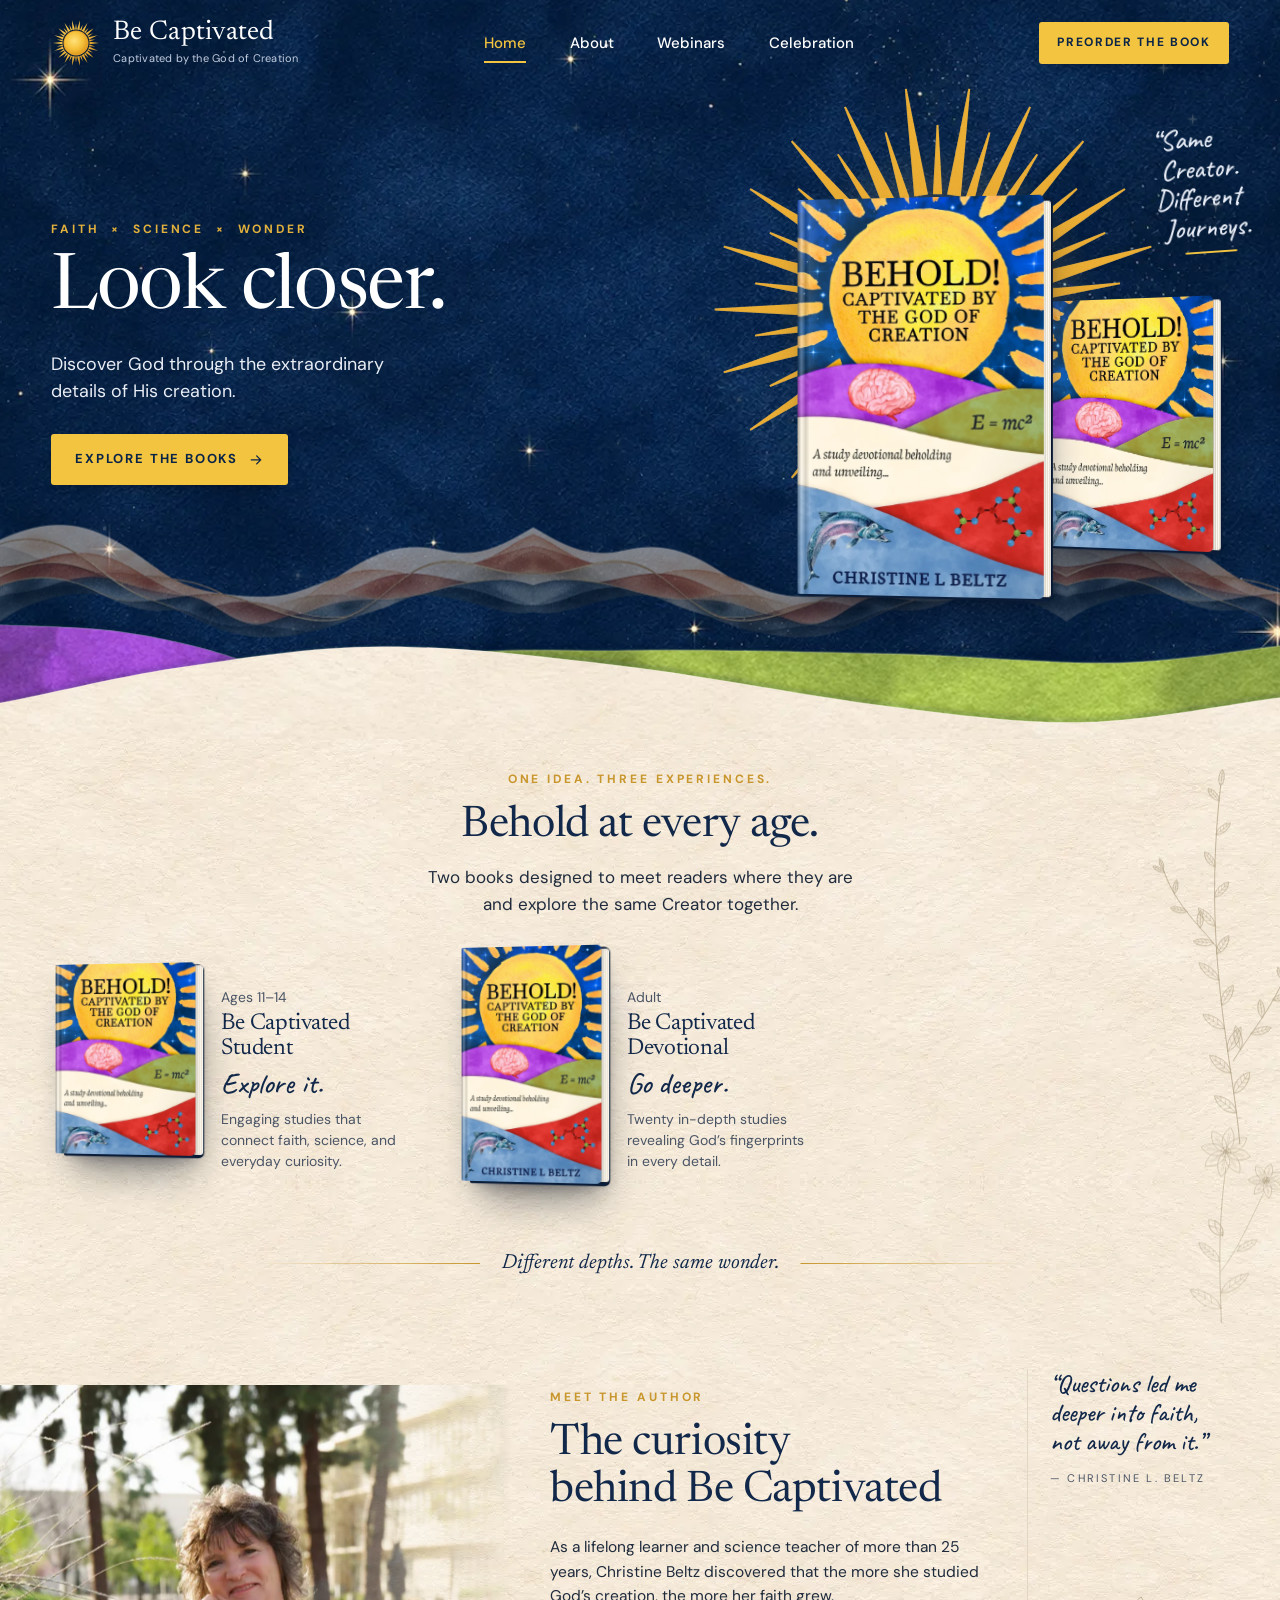
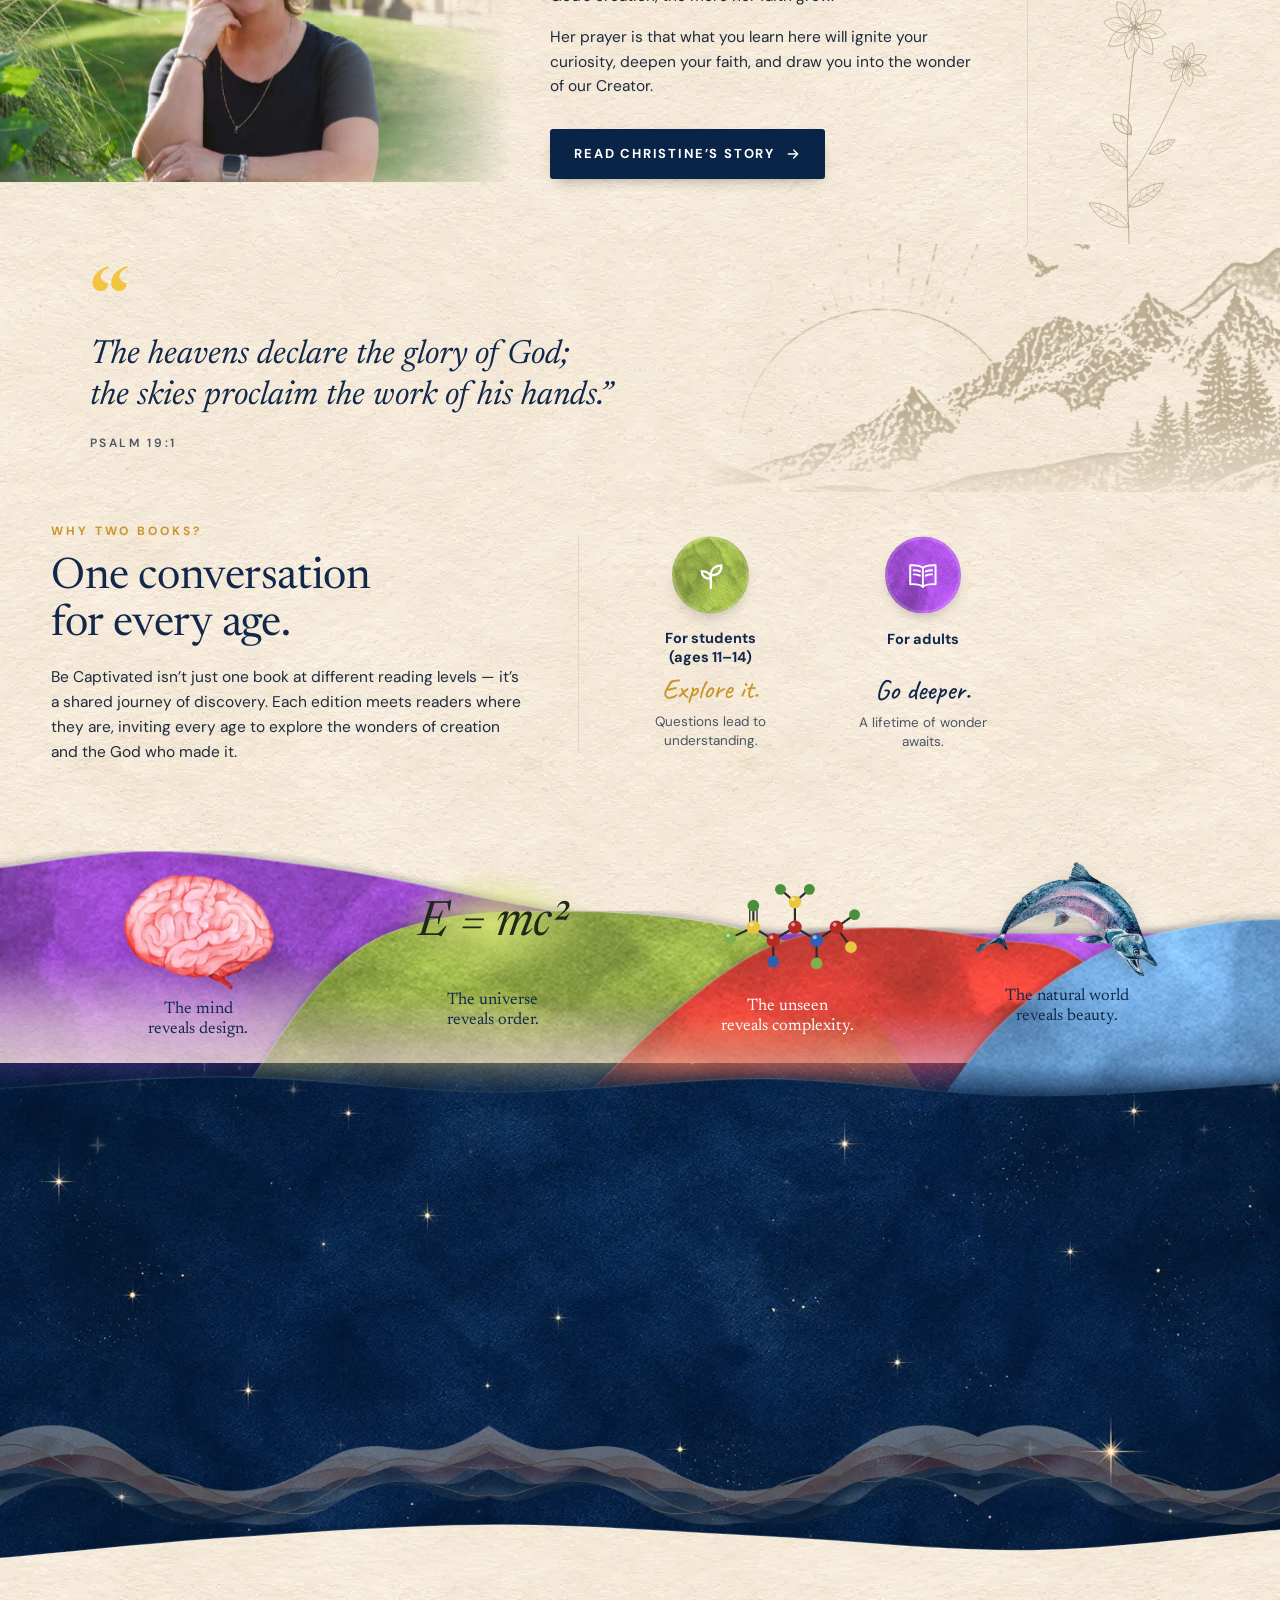
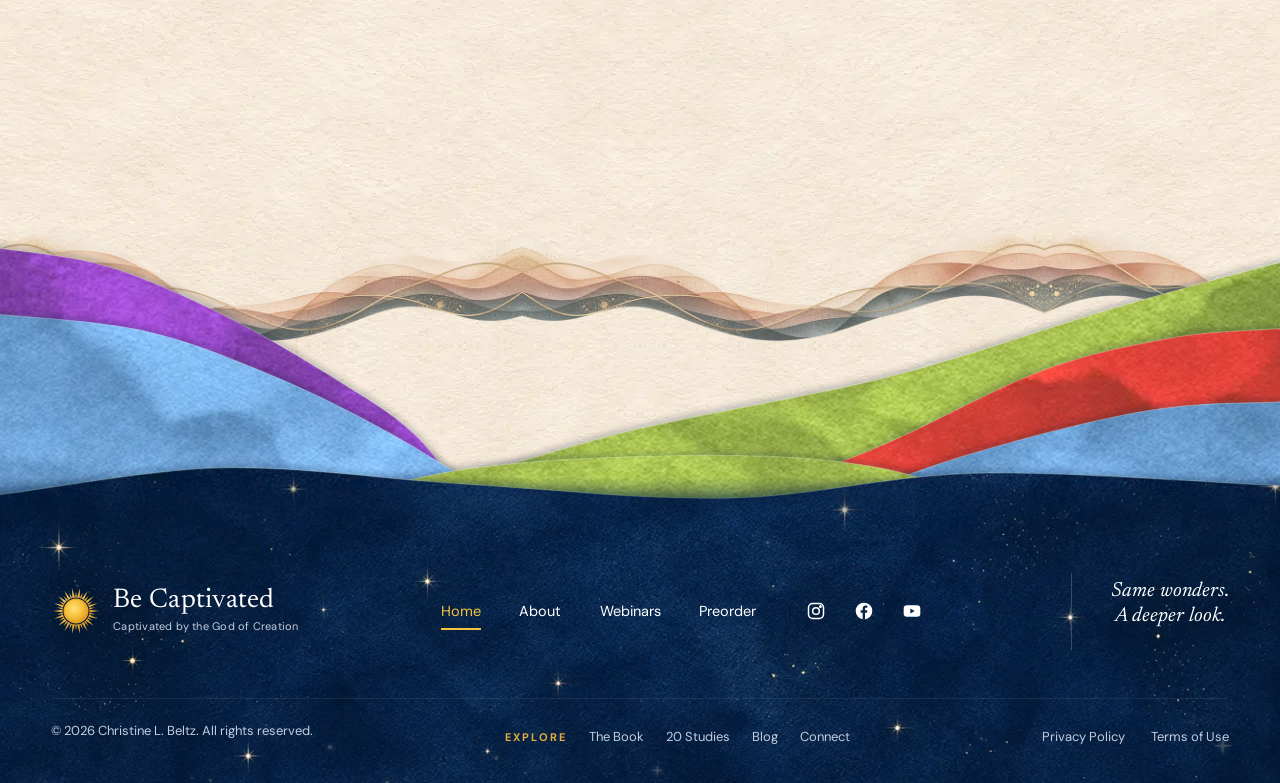
==== commit 66465149: "Fix form submission: update Script URL and Content-Type" ====
--- a/website/index.html
+++ b/website/index.html
@@ -311,7 +311,7 @@
 <script>
 /* ---- Preorder popup → Google Sheets ---- */
 (function () {
-  var SCRIPT_URL = 'YOUR_GOOGLE_APPS_SCRIPT_URL_HERE';
+  var SCRIPT_URL = 'https://script.google.com/macros/s/AKfycbzQMkxnN2Xp3hRuksZmbVrkfQ1TqtqYg7UNHtifEcQo-S1lsIfEdxJSAVPUGX6OVVJi/exec';
   var form = document.getElementById('preorder-form');
   if (!form) return;
   form.addEventListener('submit', function (e) {
@@ -325,7 +325,7 @@
     payload.timestamp = new Date().toISOString();
     fetch(SCRIPT_URL, {
       method: 'POST', mode: 'no-cors',
-      headers: { 'Content-Type': 'application/json' },
+      headers: { 'Content-Type': 'text/plain' },
       body: JSON.stringify(payload)
     }).then(function () {
       form.style.display = 'none';
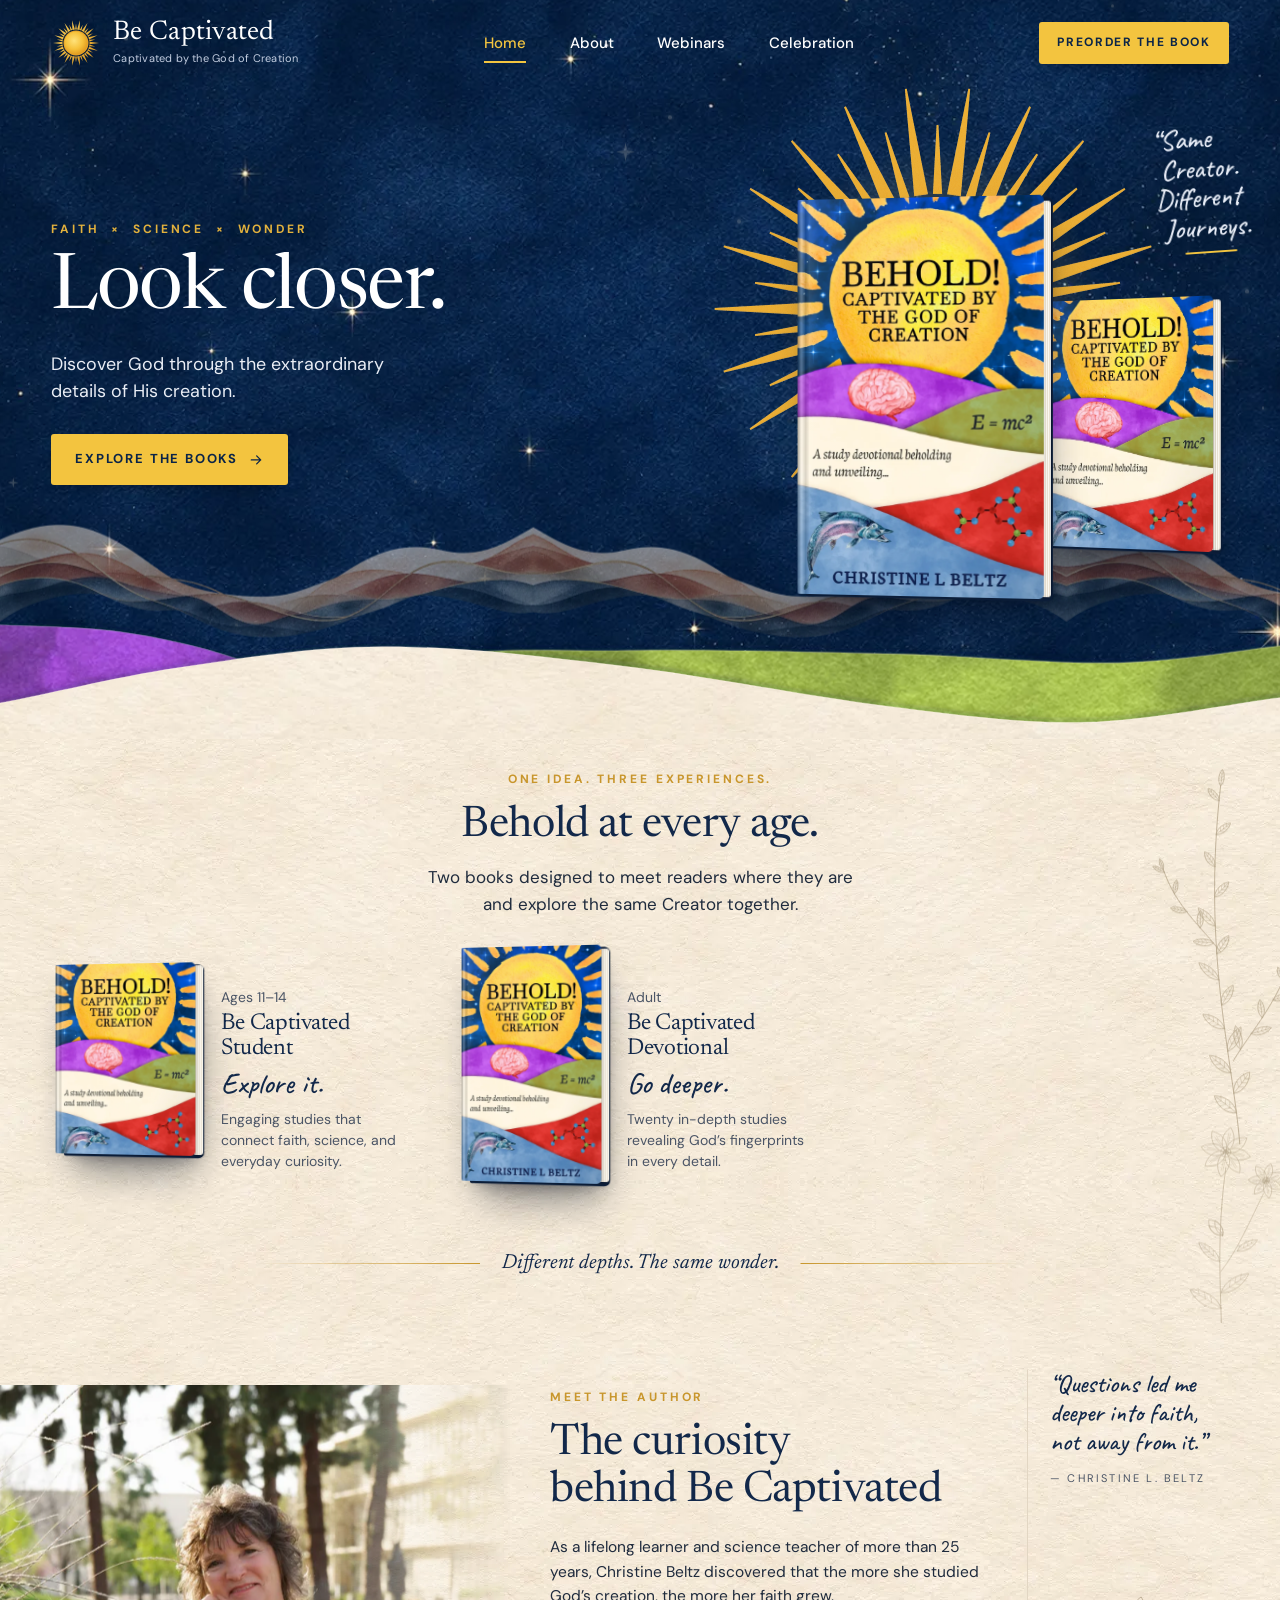
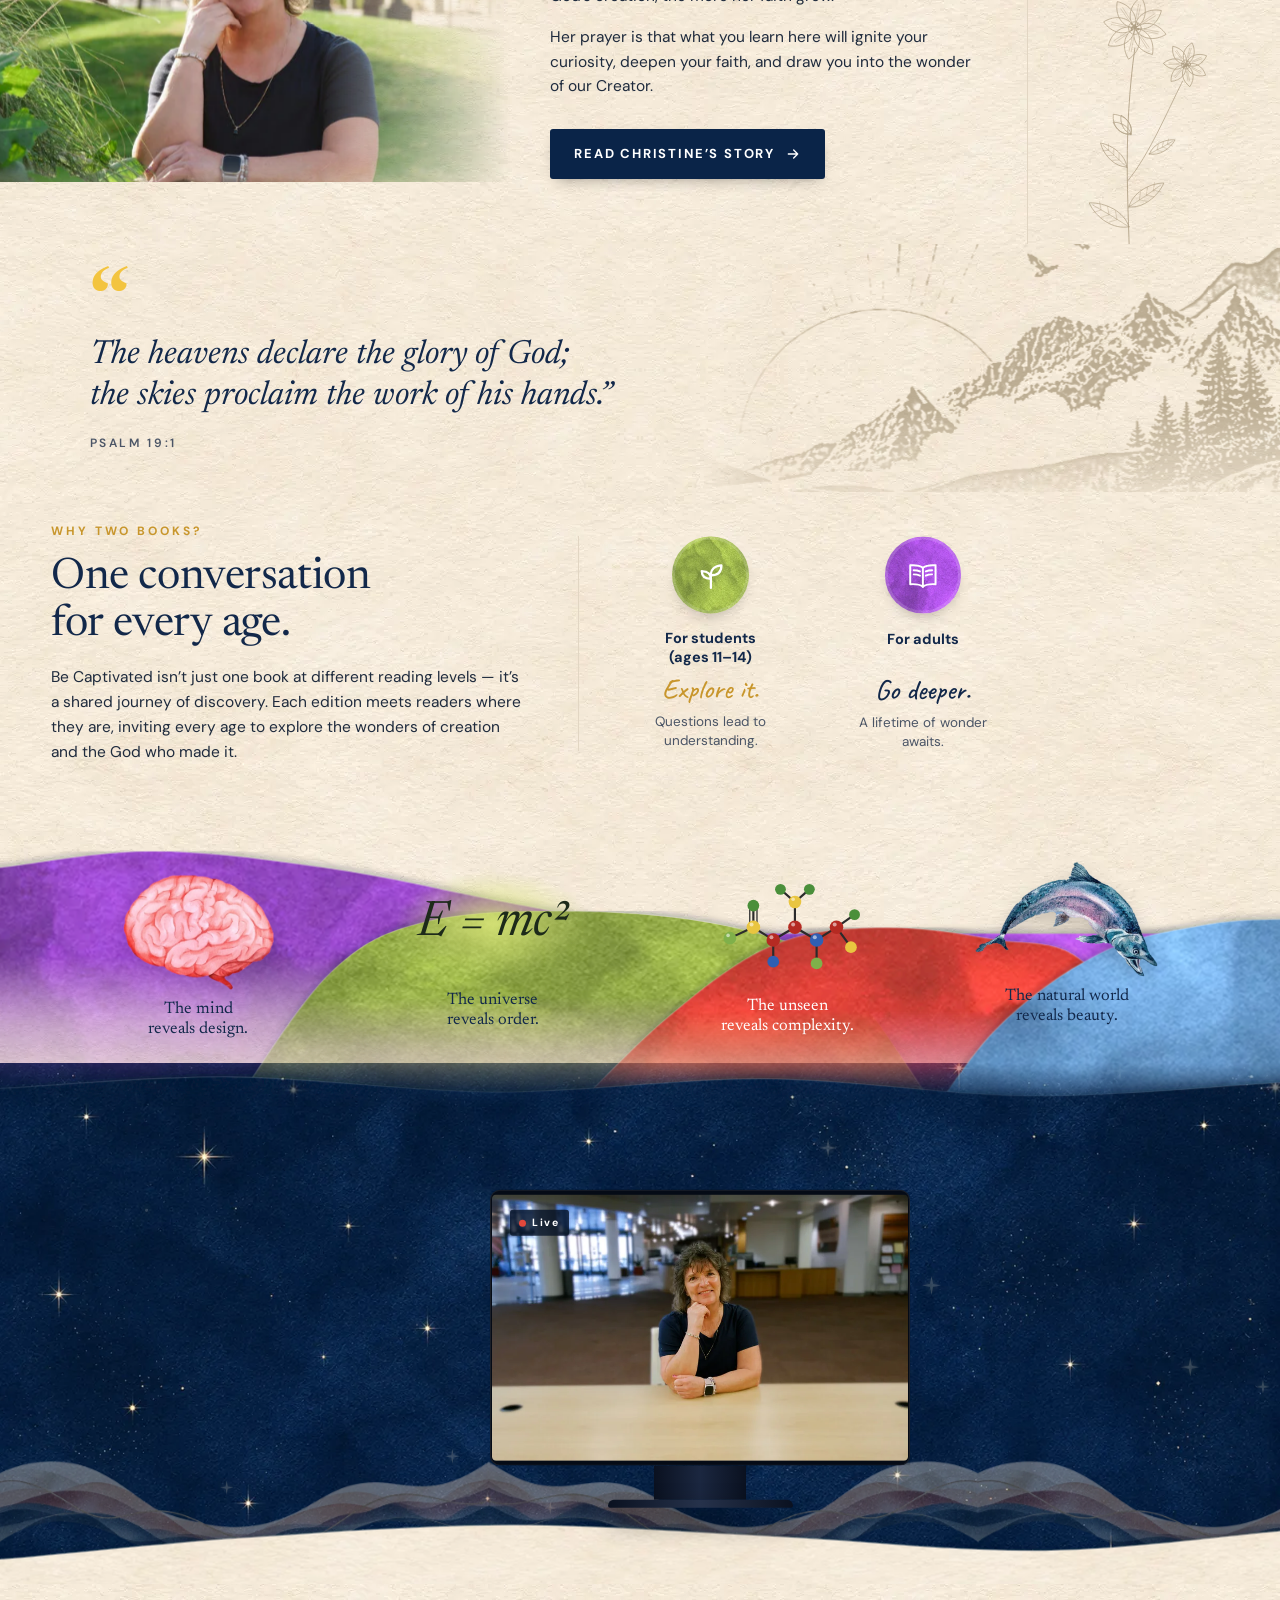
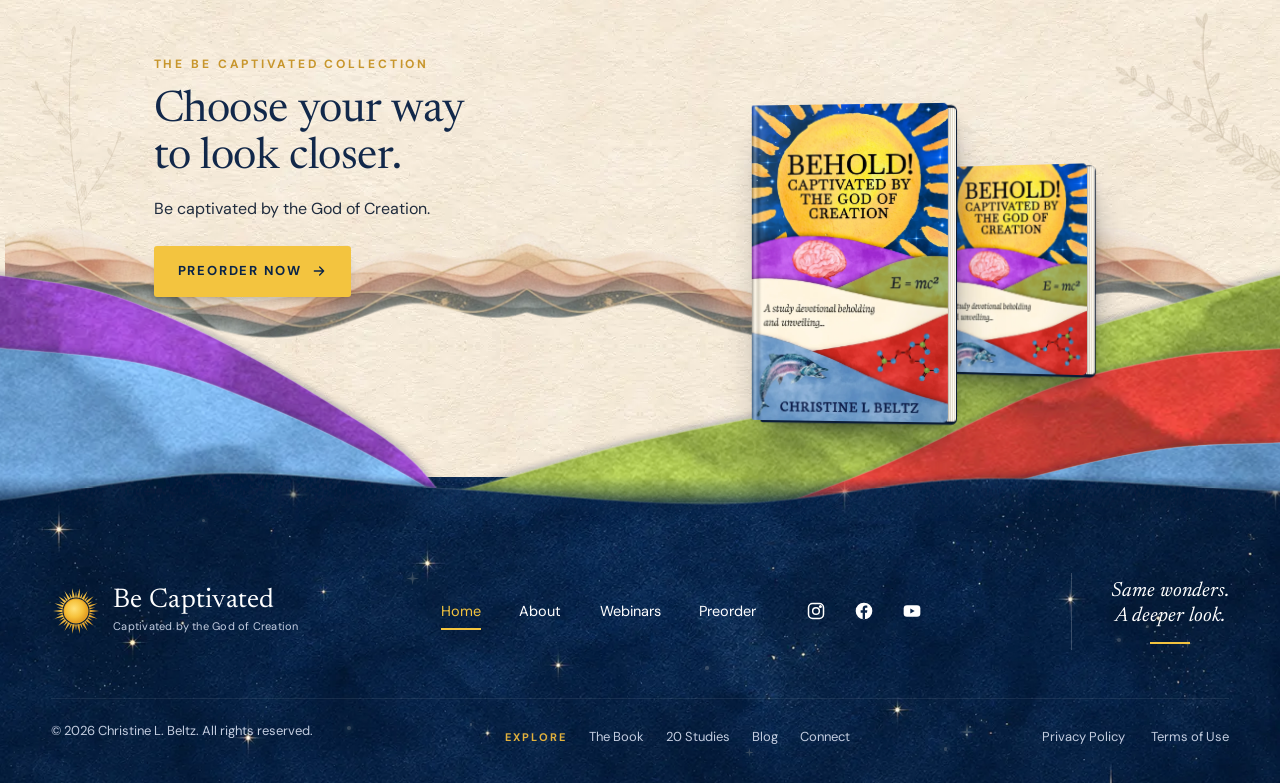
==== commit 0d18ba35: "Update Apps Script deployment URL" ====
--- a/website/index.html
+++ b/website/index.html
@@ -311,7 +311,7 @@
 <script>
 /* ---- Preorder popup → Google Sheets ---- */
 (function () {
-  var SCRIPT_URL = 'https://script.google.com/macros/s/AKfycbzQMkxnN2Xp3hRuksZmbVrkfQ1TqtqYg7UNHtifEcQo-S1lsIfEdxJSAVPUGX6OVVJi/exec';
+  var SCRIPT_URL = 'https://script.google.com/macros/s/AKfycbyxErsj3yXrEOWwQFBPzjxPMxjFqrHMQAWILl3VZEO-gmKOyHC-3Sf5zFHCklYKPgM/exec';
   var form = document.getElementById('preorder-form');
   if (!form) return;
   form.addEventListener('submit', function (e) {
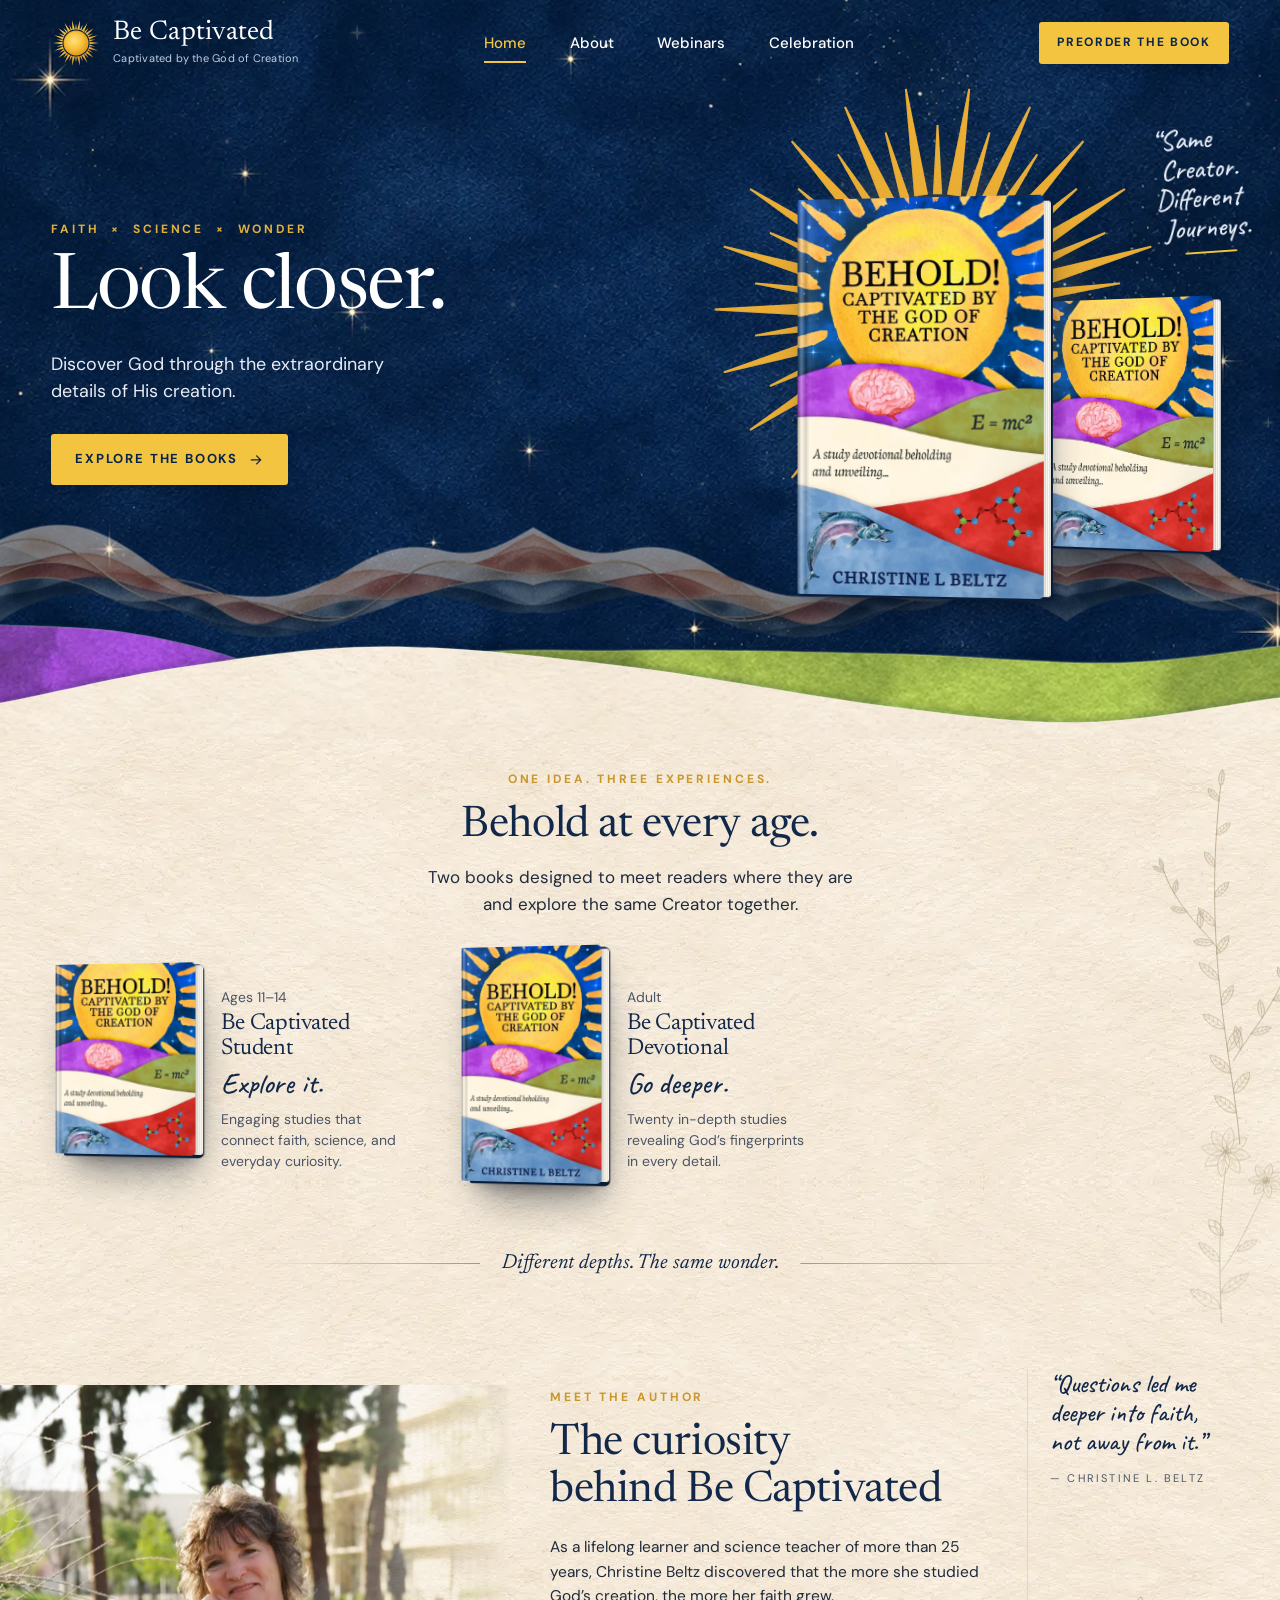
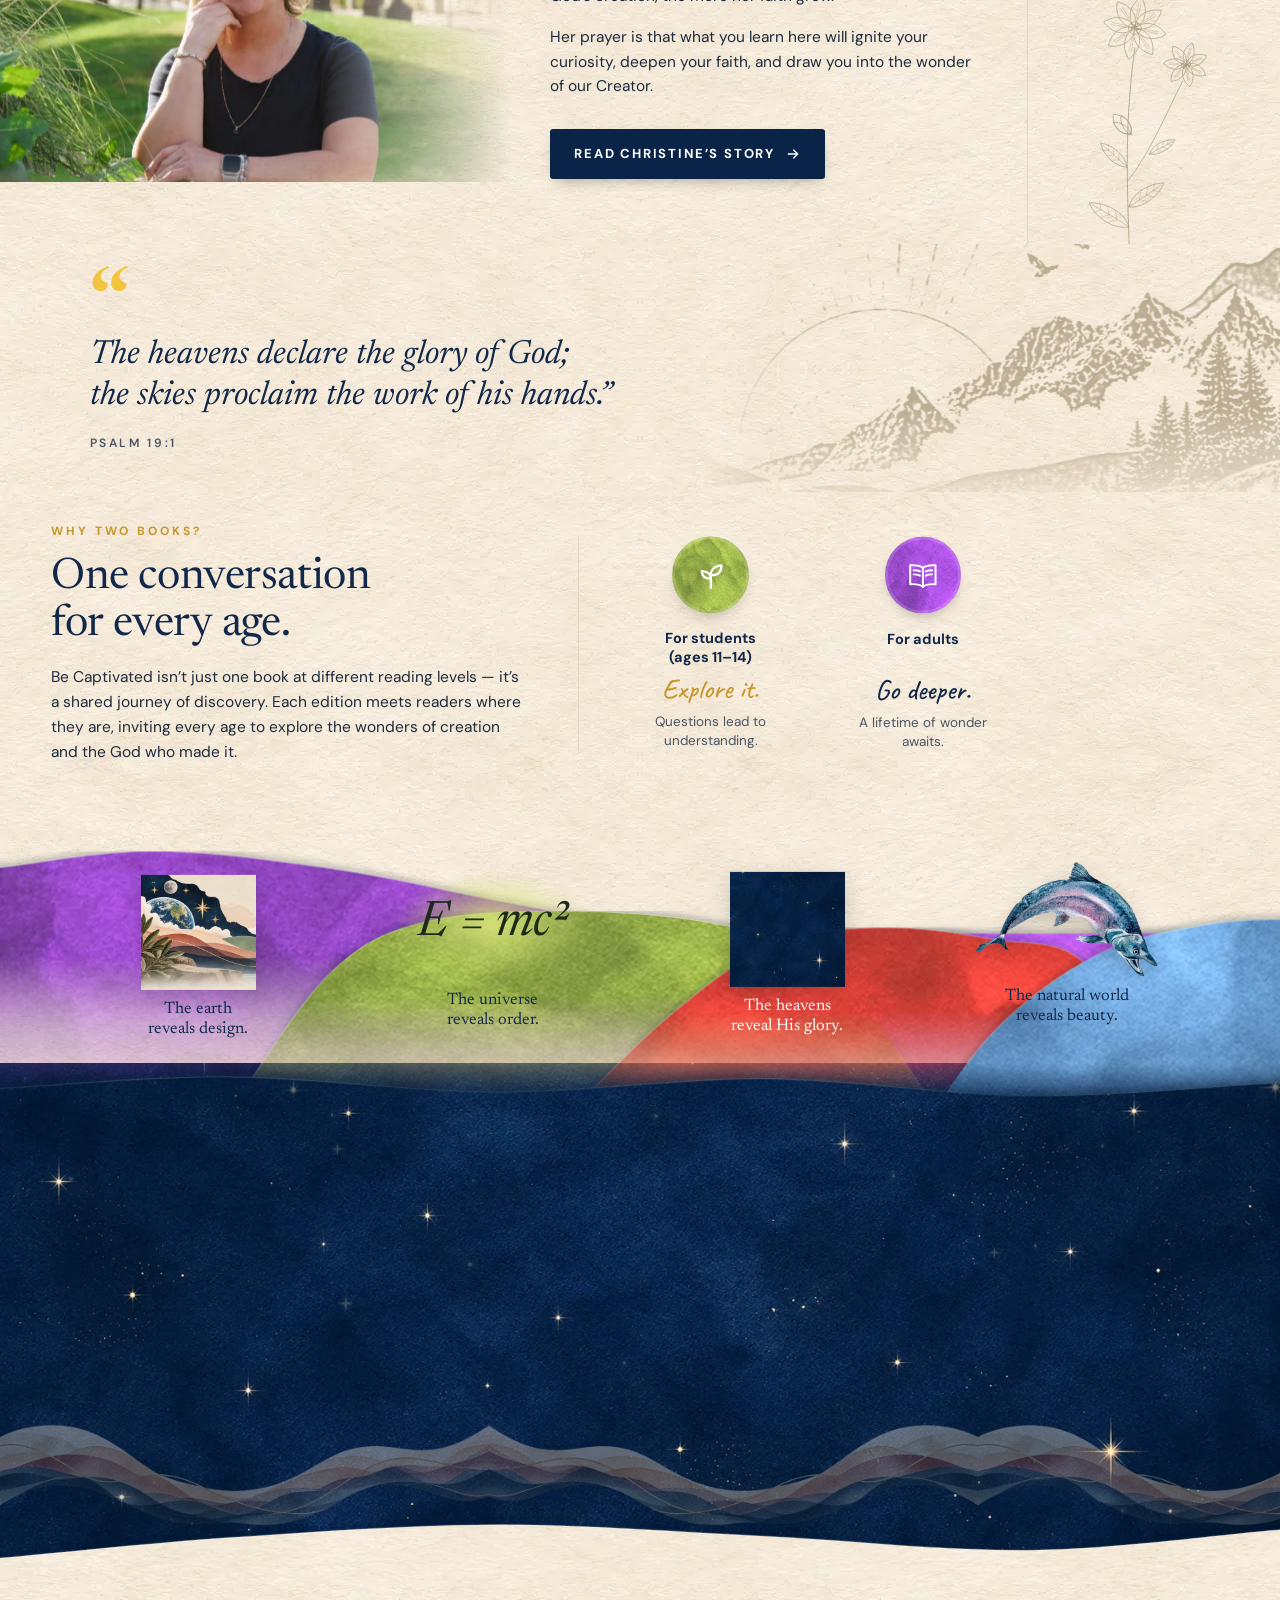
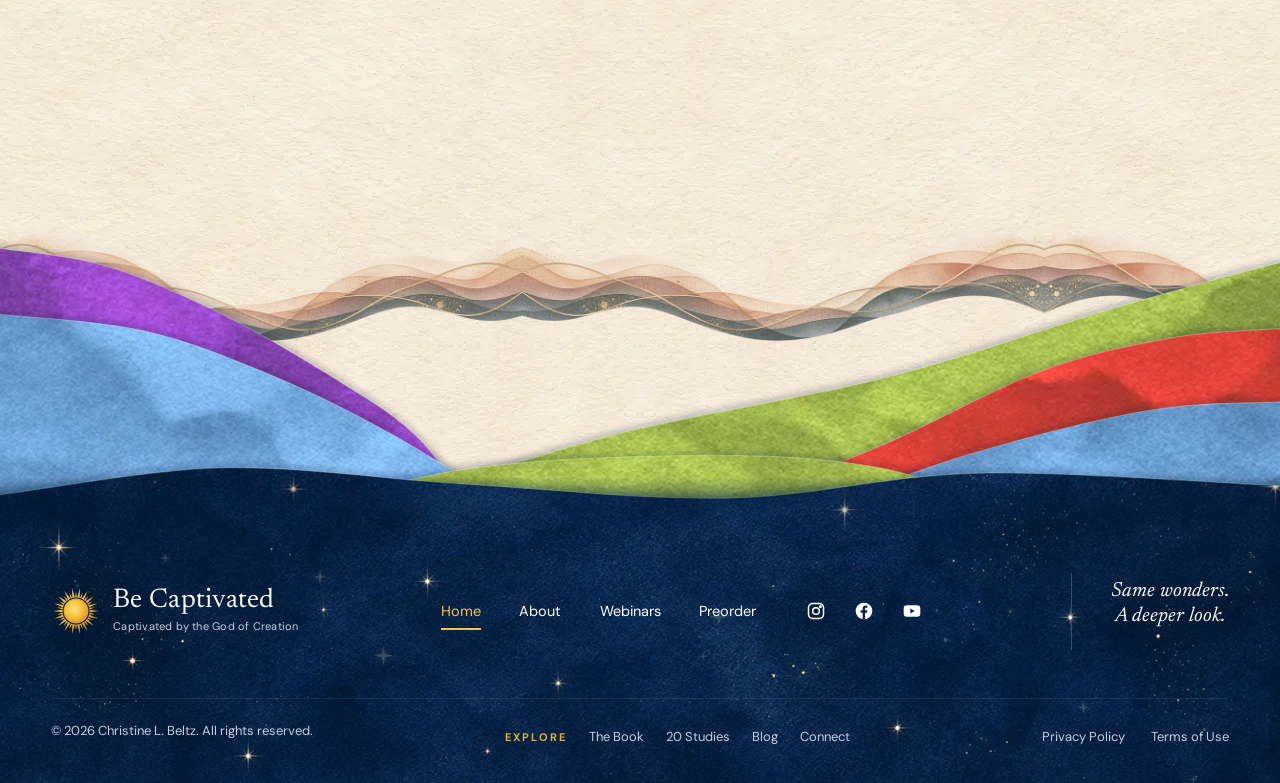
==== commit fa45ceae: "Restore BEHOLD! as the book title, with Be Captivated Books as publisher The earlier rebrand flatten" ====
--- a/website/index.html
+++ b/website/index.html
@@ -3,11 +3,11 @@
 <head>
 <meta charset="UTF-8">
 <meta name="viewport" content="width=device-width, initial-scale=1">
-<title>Be Captivated by the God of Creation | Christine L. Beltz</title>
+<title>BEHOLD! Captivated by the God of Creation | Christine L. Beltz</title>
 <meta name="description" content="Discover God's fingerprints in the extraordinary details of His creation. Be Captivated is a 20-study devotional and student series by Christine L. Beltz — for families, homeschool co-ops, and faith communities.">
 <meta name="theme-color" content="#0a2448">
 <meta property="og:type" content="website">
-<meta property="og:title" content="Be Captivated by the God of Creation | Christine L. Beltz">
+<meta property="og:title" content="BEHOLD! Captivated by the God of Creation | Christine L. Beltz">
 <meta property="og:description" content="Discover God's fingerprints in the extraordinary details of His creation. Be Captivated is a 20-study devotional and student series by Christine L. Beltz.">
 <meta property="og:image" content="images/covers/cover-devotional.jpg">
 <link rel="icon" href="images/art/sun.svg" type="image/svg+xml">
@@ -166,31 +166,16 @@
   <div class="wave wave--blend" aria-hidden="true"><svg class="wl" viewBox="-80 0 1600 320" preserveAspectRatio="none" focusable="false" data-wdy="0.080" data-wdx="-0.0120" style="--sa:1.10%;--sw:13.0s;--sd:0.0s"><path fill="url(#tx-purple)" filter="url(#f-cut)" mask="url(#m-fade)" d="M-82 322L-82 56.8L-80 56.8C-66.7 56 -43.3 55.8 0 52C43.3 48.2 116.7 34 180 34C243.3 34 316.7 43.7 380 52C443.3 60.3 496.7 72.7 560 84C623.3 95.3 726.7 114 760 120L1442 120L1442 322Z"/><path d="M-80 56.8C-66.7 56 -43.3 55.8 0 52C43.3 48.2 116.7 34 180 34C243.3 34 316.7 43.7 380 52C443.3 60.3 496.7 72.7 560 84C623.3 95.3 726.7 114 760 120" fill="none" stroke="rgba(255,255,255,.22)" stroke-width="1.2" vector-effect="non-scaling-stroke"/></svg><svg class="wl wl--rev" viewBox="-80 0 1600 320" preserveAspectRatio="none" focusable="false" data-wdy="0.125" data-wdx="0.0160" style="--sa:1.28%;--sw:16.5s;--sd:13.8s"><path fill="url(#tx-green)" filter="url(#f-cut)" mask="url(#m-fade)" d="M-2 322L-2 290L250 290C268.3 266.7 323.3 182.3 360 150C396.7 117.7 421.7 106.7 470 96C518.3 85.3 591.7 84.7 650 86C708.3 87.3 773.3 93.3 820 104C866.7 114.7 893.3 119 930 150C966.7 181 1021.7 266.7 1040 290L1442 290L1442 322Z"/><path d="M250 290C268.3 266.7 323.3 182.3 360 150C396.7 117.7 421.7 106.7 470 96C518.3 85.3 591.7 84.7 650 86C708.3 87.3 773.3 93.3 820 104C866.7 114.7 893.3 119 930 150C966.7 181 1021.7 266.7 1040 290" fill="none" stroke="rgba(255,255,255,.22)" stroke-width="1.2" vector-effect="non-scaling-stroke"/></svg><svg class="wl" viewBox="-80 0 1600 320" preserveAspectRatio="none" focusable="false" data-wdy="0.170" data-wdx="-0.0200" style="--sa:1.46%;--sw:20.0s;--sd:14.6s"><path fill="url(#tx-red)" filter="url(#f-cut)" mask="url(#m-fade)" d="M-2 322L-2 300L640 300C660 281.7 720 221.3 760 190C800 158.7 840 128.3 880 112C920 95.7 958.3 93.3 1000 92C1041.7 90.7 1090 97 1130 104C1170 111 1206.7 101.3 1240 134C1273.3 166.7 1315 272.3 1330 300L1442 300L1442 322Z"/><path d="M640 300C660 281.7 720 221.3 760 190C800 158.7 840 128.3 880 112C920 95.7 958.3 93.3 1000 92C1041.7 90.7 1090 97 1130 104C1170 111 1206.7 101.3 1240 134C1273.3 166.7 1315 272.3 1330 300" fill="none" stroke="rgba(255,255,255,.22)" stroke-width="1.2" vector-effect="non-scaling-stroke"/></svg><svg class="wl wl--rev" viewBox="-80 0 1600 320" preserveAspectRatio="none" focusable="false" data-wdy="0.215" data-wdx="0.0240" style="--sa:1.64%;--sw:23.5s;--sd:15.4s"><path fill="url(#tx-blue)" filter="url(#f-cut)" d="M-2 322L-2 320L1000 320C1016.7 298.3 1063.3 225.3 1100 190C1136.7 154.7 1180 126.7 1220 108C1260 89.3 1303.3 84 1340 78C1376.7 72 1410 73.5 1440 72C1470 70.5 1506.7 69.6 1520 69.1L1522 69.1L1522 322Z"/><path d="M1000 320C1016.7 298.3 1063.3 225.3 1100 190C1136.7 154.7 1180 126.7 1220 108C1260 89.3 1303.3 84 1340 78C1376.7 72 1410 73.5 1440 72C1470 70.5 1506.7 69.6 1520 69.1" fill="none" stroke="rgba(255,255,255,.22)" stroke-width="1.2" vector-effect="non-scaling-stroke"/></svg><svg class="wl" viewBox="-80 0 1600 320" preserveAspectRatio="none" focusable="false" data-wdy="0.035" data-wdx="0.0000" style="--sa:0.50%;--sw:22.0s;--sd:11.2s"><path fill="url(#tx-navy)" filter="url(#f-cut)" d="M-82 322L-82 294.2L-80 294.2C-66.7 293.8 -56.7 294.4 0 292C56.7 289.6 166.7 279.3 260 280C353.3 280.7 460 295.7 560 296C660 296.3 760 281.3 860 282C960 282.7 1063.3 299.3 1160 300C1256.7 300.7 1380 288.7 1440 286C1500 283.3 1506.7 284 1520 283.6L1522 283.6L1522 322Z"/><path d="M-80 294.2C-66.7 293.8 -56.7 294.4 0 292C56.7 289.6 166.7 279.3 260 280C353.3 280.7 460 295.7 560 296C660 296.3 760 281.3 860 282C960 282.7 1063.3 299.3 1160 300C1256.7 300.7 1380 288.7 1440 286C1500 283.3 1506.7 284 1520 283.6" fill="none" stroke="rgba(255,255,255,.22)" stroke-width="1.2" vector-effect="non-scaling-stroke"/></svg></div>
   <div class="container science-band__items">
     <div class="sci sci--purple reveal" data-py="-22">
-      <div class="sci__art"><img src="images/art/brain.webp" alt="Watercolor illustration of a human brain" loading="lazy" width="359" height="274"></div>
-      <p class="sci__cap">The mind<br>reveals design.</p>
+      <div class="sci__art"><img src="images/art/feature-earth.webp" alt="Watercolor illustration of the earth" loading="lazy" width="359" height="274"></div>
+      <p class="sci__cap">The earth<br>reveals design.</p>
     </div>
     <div class="sci sci--green reveal reveal-d1" data-py="-40">
       <div class="sci__art"><span class="sci__emc" aria-label="E equals m c squared">E = mc²</span></div>
       <p class="sci__cap">The universe<br>reveals order.</p>
     </div>
     <div class="sci sci--red reveal reveal-d2" data-py="-28">
-      <div class="sci__art">
-        <svg class="molecule" viewBox="0 0 170 120" role="img" aria-label="Molecule illustration">
-          <g stroke="#2b2b2b" stroke-width="2.4" stroke-linecap="round">
-            <path d="M22 70L48 58M48 58L70 72M70 72L94 58M94 58L118 72M118 72L140 58M48 58V34M94 58V30M118 72V98M70 72V96M140 58L160 44M140 58L156 80M94 30L78 16M94 30L110 16"/>
-            <path d="M44 34V58M52 34V58" stroke-width="1.4"/>
-          </g>
-          <g>
-            <circle cx="22" cy="70" r="7" fill="#7fb04a"/><circle cx="48" cy="58" r="7.5" fill="#e9c540"/><circle cx="48" cy="34" r="6.5" fill="#4a8f3a"/>
-            <circle cx="70" cy="72" r="7.5" fill="#b52a22"/><circle cx="70" cy="96" r="6.5" fill="#2f5fb3"/><circle cx="94" cy="58" r="7.5" fill="#b52a22"/>
-            <circle cx="94" cy="30" r="7" fill="#e9c540"/><circle cx="78" cy="16" r="6" fill="#4a8f3a"/><circle cx="110" cy="16" r="6" fill="#4a8f3a"/>
-            <circle cx="118" cy="72" r="7.5" fill="#2f5fb3"/><circle cx="118" cy="98" r="6.5" fill="#7fb04a"/><circle cx="140" cy="58" r="7.5" fill="#b52a22"/>
-            <circle cx="160" cy="44" r="6" fill="#4a8f3a"/><circle cx="156" cy="80" r="6.5" fill="#e9c540"/>
-          </g>
-          <g fill="#fff" opacity=".55"><circle cx="20" cy="67" r="2"/><circle cx="46" cy="55" r="2.2"/><circle cx="68" cy="69" r="2.2"/><circle cx="92" cy="55" r="2.2"/><circle cx="116" cy="69" r="2.2"/><circle cx="138" cy="55" r="2.2"/><circle cx="92" cy="27" r="2"/></g>
-        </svg>
-      </div>
-      <p class="sci__cap sci__cap--light">The unseen<br>reveals complexity.</p>
+      <div class="sci__art"><img src="images/art/topic-heavens.webp" alt="Watercolor illustration of the heavens" loading="lazy" width="359" height="274"></div>
+      <p class="sci__cap sci__cap--light">The heavens<br>reveal His glory.</p>
     </div>
     <div class="sci sci--blue reveal reveal-d3" data-py="-48" data-px="-30">
       <div class="sci__art"><img src="images/art/salmon.webp" alt="Watercolor illustration of a salmon" loading="lazy" width="559" height="352"></div>
@@ -232,9 +217,9 @@
   <img class="deco" src="images/art/botanical-sprig.svg" alt="" data-py="30" style="left:2%;top:40px;width:clamp(90px,8vw,120px);opacity:.45">
   <div class="container collection__grid">
     <div class="collection__copy reveal">
-      <p class="eyebrow">The Be Captivated Collection</p>
+      <p class="eyebrow">The BEHOLD! Collection</p>
       <h2 class="h2">Choose your way<br>to look closer.</h2>
-      <p>Be captivated by the God of Creation.</p>
+      <p>BEHOLD! Captivated by the God of Creation — now available in a Young Readers edition.</p>
       <button class="btn" type="button" data-open="preorder">Preorder now <svg viewBox="0 0 24 24" fill="none" stroke="currentColor" stroke-width="2.0" stroke-linecap="round" stroke-linejoin="round" aria-hidden="true" focusable="false" class="arrow"><path pathLength="1" d="M5 12h14M13 6l6 6-6 6"/></svg></button>
     </div>
     <div class="trio reveal reveal-d1">
